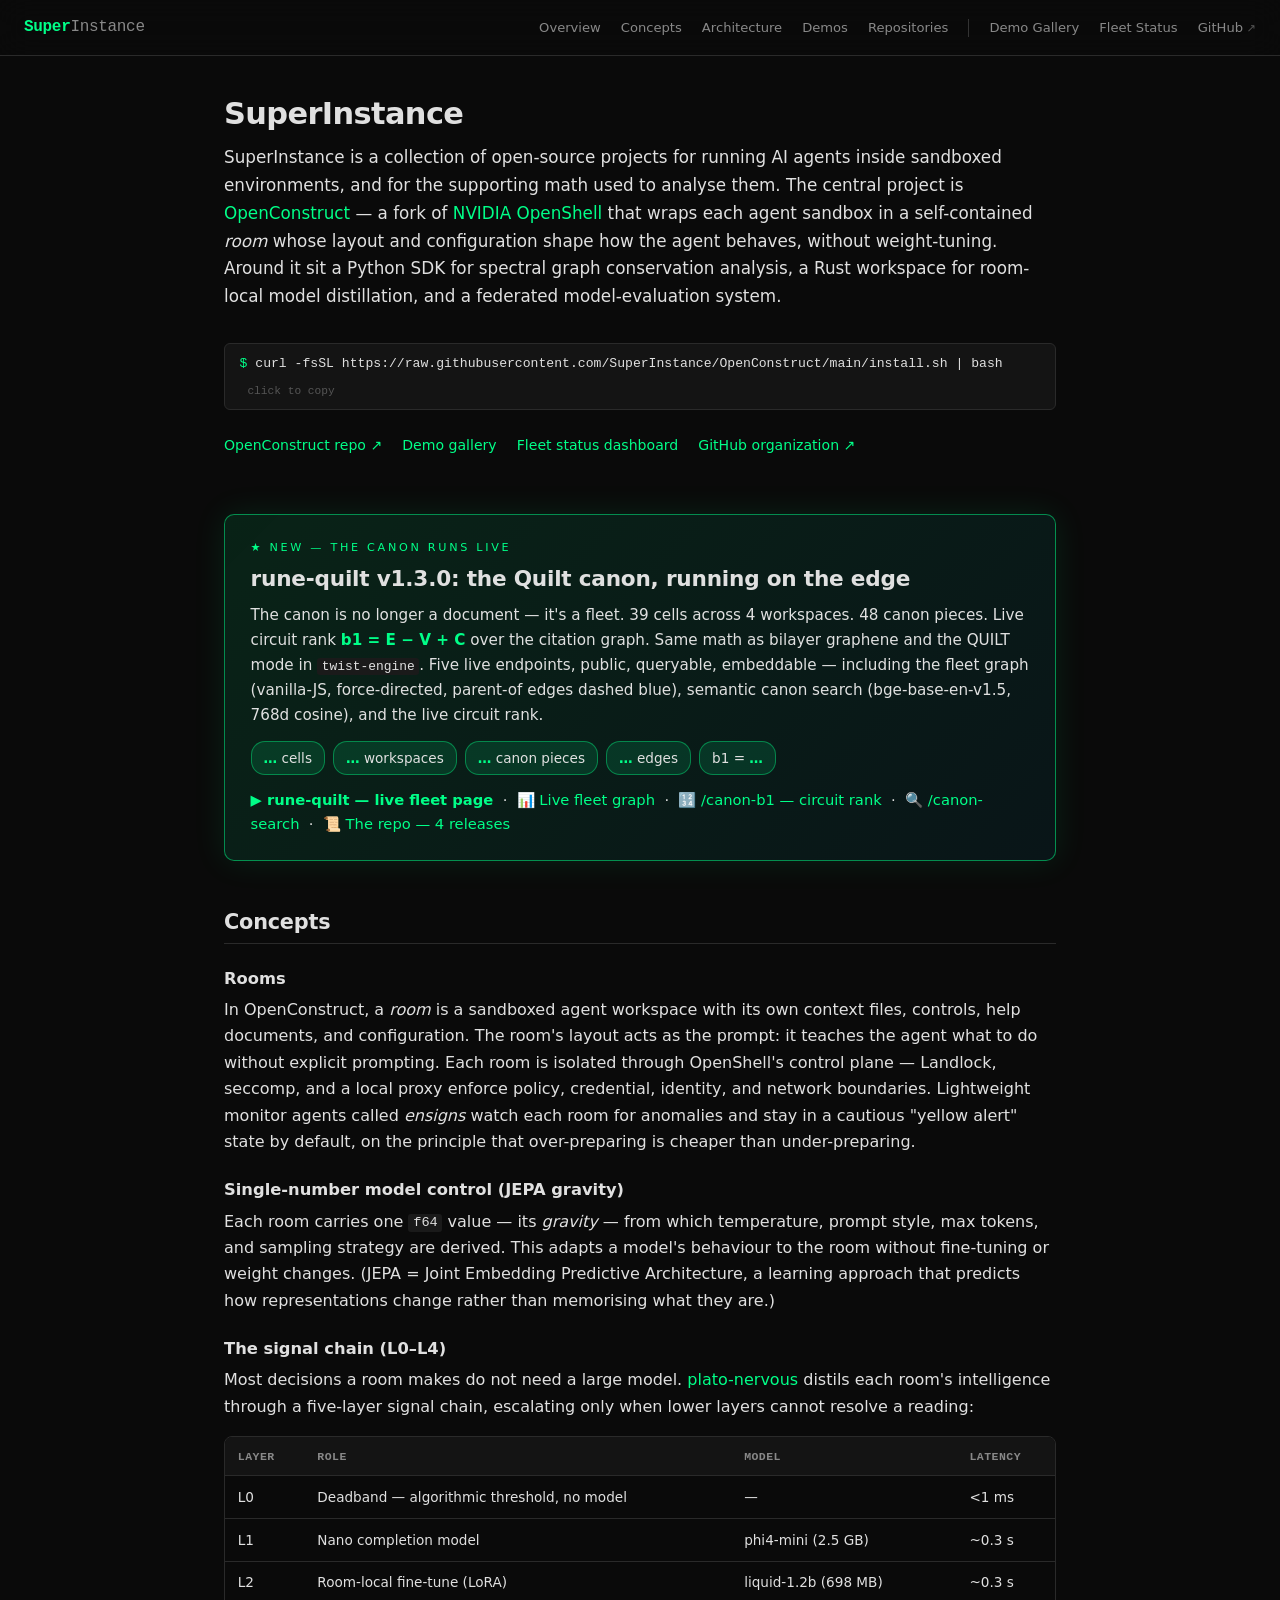
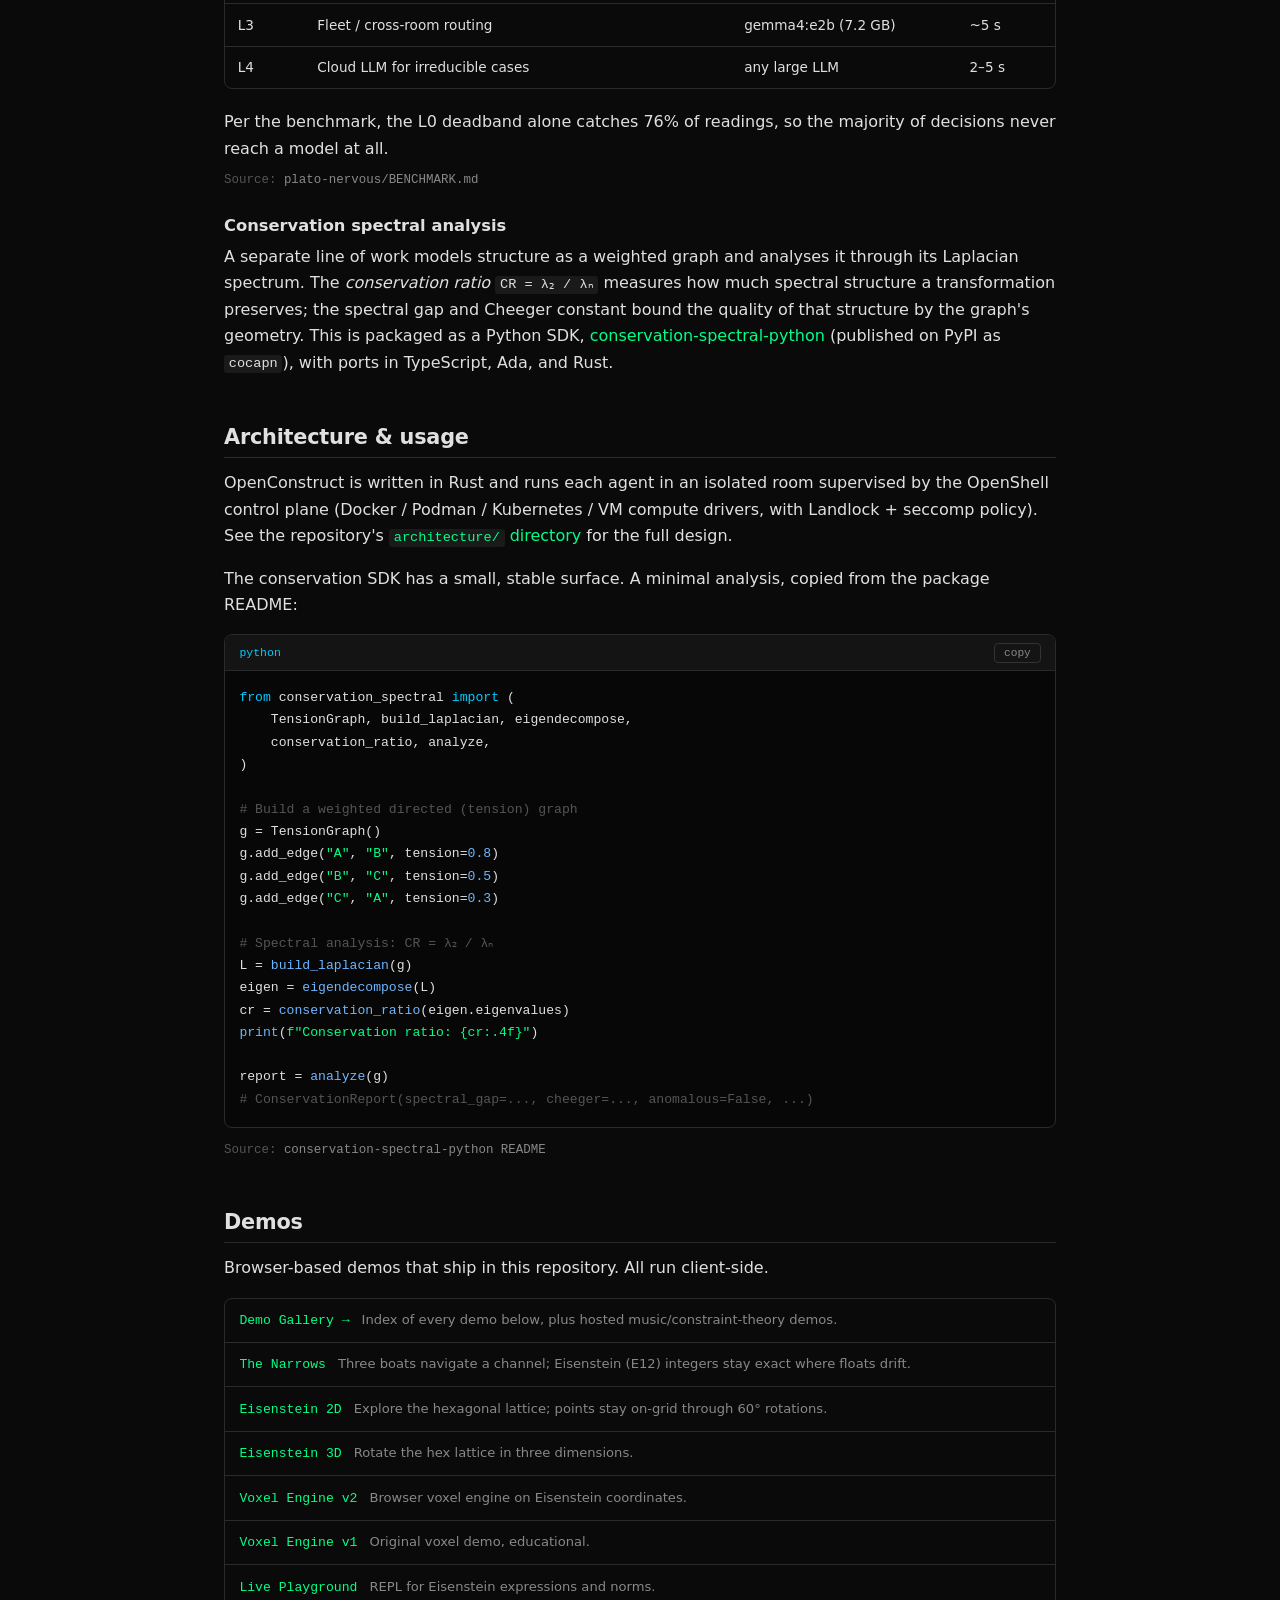
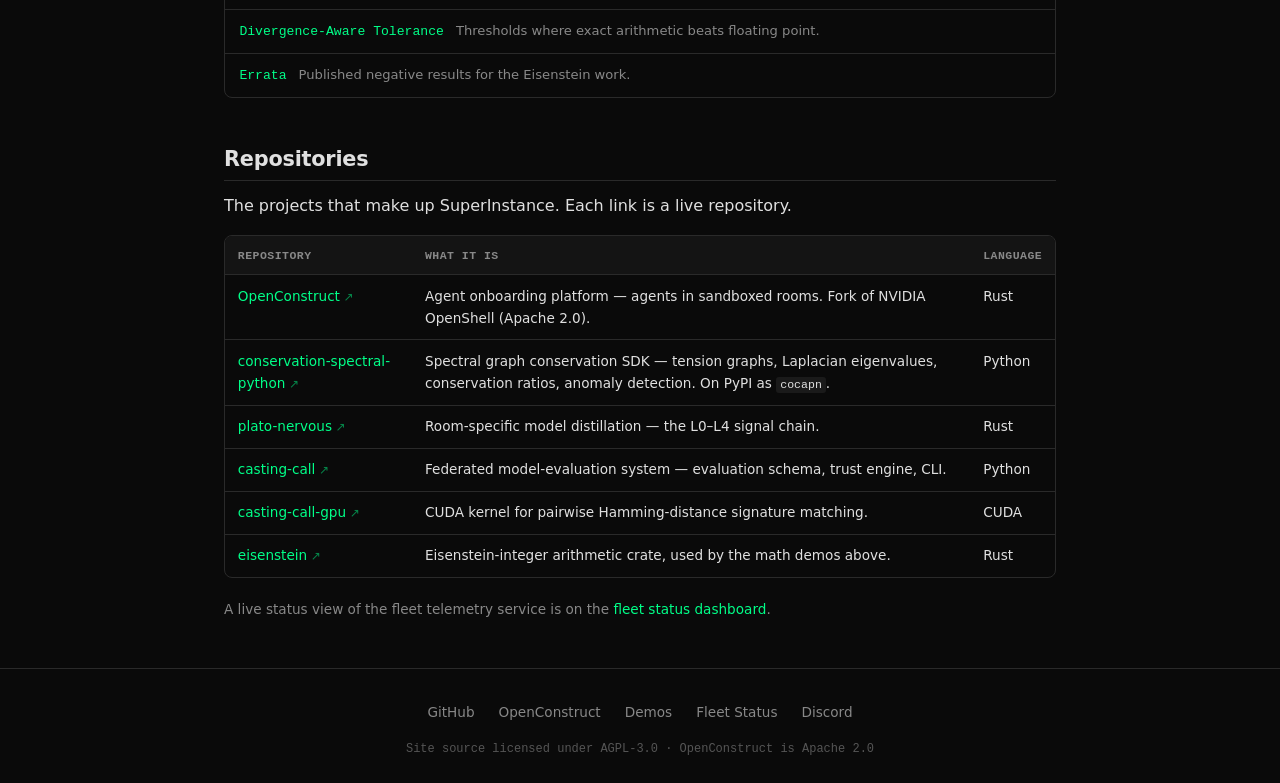
==== index.html @ e4c127ef "Add rune-quilt landing page + new feature block at top - rune-quilt.html: dedicated page with live f" ====
<!DOCTYPE html>
<html lang="en">
<head>
<meta charset="UTF-8">
<meta name="viewport" content="width=device-width, initial-scale=1.0">
<title>SuperInstance — Documentation</title>
<meta name="description" content="SuperInstance: open-source projects for running AI agents in sandboxed rooms (OpenConstruct), spectral graph conservation analysis, and room-local model distillation.">
<meta property="og:title" content="SuperInstance — Documentation">
<meta property="og:description" content="Open-source projects for running AI agents in sandboxed rooms, spectral graph conservation analysis, and room-local model distillation.">
<meta property="og:type" content="website">
<meta property="og:url" content="https://superinstance.ai">
<style>
:root {
  --bg: #0a0a0a;
  --surface: #141414;
  --surface2: #1a1a1a;
  --border: #2a2a2a;
  --border2: #333;
  --text: #e0e0e0;
  --text-dim: #888;
  --text-dimmer: #555;
  --accent: #00ff88;
  --accent-dim: rgba(0,255,136,0.15);
  --cyan: #00ccff;
  --amber: #ffaa00;
  --mono: 'SF Mono', 'Fira Code', 'Cascadia Code', 'JetBrains Mono', 'Consolas', monospace;
  --sans: -apple-system, BlinkMacSystemFont, 'Segoe UI', system-ui, sans-serif;
}
*{margin:0;padding:0;box-sizing:border-box;}
html{scroll-behavior:smooth;}
body{padding-top:56px;font-family:var(--sans);background:var(--bg);color:var(--text);line-height:1.65;overflow-x:hidden;font-size:16px;}
a{color:var(--accent);text-decoration:none;}
a:hover{text-decoration:underline;}
::selection{background:var(--accent);color:var(--bg);}

/* Layout */
.wrap{max-width:880px;margin:0 auto;padding:0 1.5rem;}
main{display:block;}

/* Nav */
nav{position:fixed;top:0;left:0;right:0;z-index:1000;height:56px;padding:0 1.5rem;background:rgba(10,10,10,0.9);backdrop-filter:blur(16px);border-bottom:1px solid var(--border);display:flex;align-items:center;justify-content:space-between;}
nav .logo{font-family:var(--mono);font-weight:700;font-size:1rem;color:var(--accent);letter-spacing:-0.02em;}
nav .logo span{color:var(--text-dim);font-weight:400;}
nav .nav-links{display:flex;gap:1.25rem;align-items:center;}
nav .nav-links a{color:var(--text-dim);text-decoration:none;font-size:0.82rem;font-weight:500;transition:color 0.2s;}
nav .nav-links a:hover{color:var(--accent);text-decoration:none;}
nav .nav-links .sep{width:1px;height:18px;background:var(--border2);}
nav .nav-links a.external::after{content:' ↗';opacity:0.6;font-size:0.7rem;}
.hamburger{display:none;background:none;border:none;color:var(--text);font-size:1.4rem;cursor:pointer;padding:4px 8px;}

/* Headings — documentation scale, capped ~30px */
h1{font-size:1.9rem;font-weight:700;letter-spacing:-0.02em;margin-bottom:0.75rem;line-height:1.2;}
h2{font-size:1.3rem;font-weight:700;letter-spacing:-0.01em;margin:3rem 0 0.75rem;padding-bottom:0.4rem;border-bottom:1px solid var(--border);line-height:1.3;}
h3{font-size:1.02rem;font-weight:600;margin:1.5rem 0 0.4rem;color:var(--text);line-height:1.4;}
p{margin-bottom:1rem;}
.lede{font-size:1.05rem;color:var(--text);}
.small{font-size:0.85rem;color:var(--text-dim);}
code{font-family:var(--mono);font-size:0.85em;background:var(--surface2);padding:0.1em 0.35em;border-radius:3px;}

/* Intro */
.intro{padding:2.5rem 0 1rem;}
.install-box{display:inline-flex;flex-wrap:wrap;align-items:center;gap:0.5rem;max-width:100%;background:var(--surface);border:1px solid var(--border);border-radius:6px;padding:0.55rem 0.9rem;font-family:var(--mono);font-size:0.82rem;color:var(--text);margin:1rem 0;cursor:pointer;transition:border-color 0.2s;}
.install-box:hover{border-color:var(--accent);}
.install-box .dollar{color:var(--accent);}
.install-box .copy-hint{color:var(--text-dimmer);font-size:0.7rem;margin-left:0.5rem;}
.intro-links{display:flex;flex-wrap:wrap;gap:0.75rem 1.25rem;margin-top:0.5rem;font-size:0.88rem;}

/* Code blocks — the dominant visual element */
.codeblock{background:#070707;border:1px solid var(--border);border-radius:8px;margin:1rem 0 1.25rem;overflow:hidden;}
.codeblock .cb-head{display:flex;justify-content:space-between;align-items:center;padding:0.45rem 0.9rem;background:var(--surface);border-bottom:1px solid var(--border);font-family:var(--mono);font-size:0.72rem;color:var(--text-dim);}
.codeblock .cb-head .lang{color:var(--cyan);}
.copy-btn{background:transparent;color:var(--text-dim);border:1px solid var(--border2);border-radius:4px;font-family:var(--mono);font-size:0.7rem;padding:0.2rem 0.55rem;cursor:pointer;transition:all 0.15s;}
.copy-btn:hover{border-color:var(--accent);color:var(--accent);}
.copy-btn.copied{background:var(--accent);color:var(--bg);border-color:var(--accent);}
.codeblock pre{font-family:var(--mono);font-size:0.82rem;line-height:1.7;color:var(--text);padding:1rem 0.9rem;overflow-x:auto;white-space:pre;}
.codeblock .cm{color:var(--text-dimmer);}
.codeblock .kw{color:var(--cyan);}
.codeblock .st{color:var(--accent);}
.codeblock .fn{color:#6fb6ff;}

/* Tables */
.table-wrap{overflow-x:auto;margin:0.75rem 0 1.25rem;border:1px solid var(--border);border-radius:8px;}
table{width:100%;border-collapse:collapse;font-size:0.85rem;min-width:520px;}
thead{background:var(--surface);}
th{text-align:left;font-family:var(--mono);font-size:0.72rem;text-transform:uppercase;letter-spacing:0.04em;color:var(--text-dim);font-weight:600;padding:0.6rem 0.8rem;border-bottom:1px solid var(--border);}
td{padding:0.6rem 0.8rem;border-bottom:1px solid var(--border);vertical-align:top;}
tbody tr:last-child td{border-bottom:none;}
td .mono{font-family:var(--mono);font-size:0.8rem;}
td a::after{content:' ↗';opacity:0.5;font-size:0.75rem;}

/* Demo list */
.demo-list{list-style:none;margin:0.75rem 0 1.25rem;border:1px solid var(--border);border-radius:8px;overflow:hidden;}
.demo-list li{display:flex;gap:0.75rem;align-items:baseline;padding:0.65rem 0.9rem;border-bottom:1px solid var(--border);font-size:0.88rem;}
.demo-list li:last-child{border-bottom:none;}
.demo-list .name{font-family:var(--mono);font-size:0.82rem;white-space:nowrap;}
.demo-list .desc{color:var(--text-dim);font-size:0.82rem;}

/* Callout */
.note{border-left:3px solid var(--border2);padding:0.5rem 0.9rem;margin:1rem 0;font-size:0.85rem;color:var(--text-dim);background:var(--surface);border-radius:0 6px 6px 0;}
.note b{color:var(--text);}
.src{font-family:var(--mono);font-size:0.78rem;color:var(--text-dimmer);display:block;margin:-0.5rem 0 1rem;}
.src a{color:var(--text-dim);}

/* Footer */
footer{margin-top:3rem;padding:2rem 1.5rem;border-top:1px solid var(--border);}
footer .footer-links{display:flex;flex-wrap:wrap;gap:1rem 1.5rem;justify-content:center;margin-bottom:1rem;font-size:0.85rem;}
footer .footer-links a{color:var(--text-dim);}
footer .footer-links a:hover{color:var(--accent);}
footer .license{font-family:var(--mono);font-size:0.75rem;color:var(--text-dimmer);text-align:center;}

/* Responsive */
@media(max-width:768px){
  nav .nav-links{display:none;position:absolute;top:56px;left:0;right:0;background:var(--surface);border-bottom:1px solid var(--border);flex-direction:column;align-items:flex-start;padding:0.75rem 1.5rem;gap:0.6rem;}
  nav .nav-links.open{display:flex;}
  nav .nav-links .sep{display:none;}
  .hamburger{display:block;}
  h1{font-size:1.6rem;}
  h2{font-size:1.15rem;}
}
</style>
</head>
<body>

<nav>
  <a href="#overview" class="logo">Super<span>Instance</span></a>
  <div class="nav-links" id="navLinks">
    <a href="#overview">Overview</a>
    <a href="#concepts">Concepts</a>
    <a href="#architecture">Architecture</a>
    <a href="#demos">Demos</a>
    <a href="#repositories">Repositories</a>
    <span class="sep"></span>
    <a href="demos.html">Demo Gallery</a>
    <a href="fleet-status.html">Fleet Status</a>
    <a href="https://github.com/SuperInstance" class="external" target="_blank" rel="noopener">GitHub</a>
  </div>
  <button class="hamburger" onclick="document.getElementById('navLinks').classList.toggle('open')" aria-label="Menu">☰</button>
</nav>

<main class="wrap">

  <!-- ==================== OVERVIEW ==================== -->
  <section class="intro" id="overview">
    <h1>SuperInstance</h1>
    <p class="lede">SuperInstance is a collection of open-source projects for running AI agents inside sandboxed environments, and for the supporting math used to analyse them. The central project is <a href="https://github.com/SuperInstance/OpenConstruct" target="_blank" rel="noopener">OpenConstruct</a> — a fork of <a href="https://github.com/NVIDIA/OpenShell" target="_blank" rel="noopener">NVIDIA OpenShell</a> that wraps each agent sandbox in a self-contained <em>room</em> whose layout and configuration shape how the agent behaves, without weight-tuning. Around it sit a Python SDK for spectral graph conservation analysis, a Rust workspace for room-local model distillation, and a federated model-evaluation system.</p>

    <div class="install-box" onclick="copyInstall(this)" title="Click to copy">
      <span class="dollar">$</span>
      <span>curl -fsSL https://raw.githubusercontent.com/SuperInstance/OpenConstruct/main/install.sh | bash</span>
      <span class="copy-hint">click to copy</span>
    </div>

    <div class="intro-links">
      <a href="https://github.com/SuperInstance/OpenConstruct" target="_blank" rel="noopener">OpenConstruct repo ↗</a>
      <a href="demos.html">Demo gallery</a>
      <a href="fleet-status.html">Fleet status dashboard</a>
      <a href="https://github.com/SuperInstance" target="_blank" rel="noopener">GitHub organization ↗</a>
    </div>
  </section>

  <!-- ==================== NEW FEATURE ==================== -->
  <section class="new-feature" id="rune-quilt" style="margin:2.5rem 0 0;padding:1.5rem 1.6rem;background:linear-gradient(135deg,rgba(0,255,136,0.10),rgba(0,204,255,0.06));border:1px solid rgba(0,255,136,0.5);border-radius:10px;box-shadow:0 0 32px rgba(0,255,136,0.10)">
    <p style="letter-spacing:0.24em;text-transform:uppercase;font-size:0.7rem;color:var(--accent);margin:0 0 0.5rem">★ NEW — The Canon Runs Live</p>
    <h2 style="margin:0 0 0.6rem;font-size:1.35rem;border-bottom:none;padding:0;color:var(--text)">rune-quilt v1.3.0: the Quilt canon, running on the edge</h2>
    <p style="line-height:1.65;font-size:0.95rem;margin:0 0 0.8rem">The canon is no longer a document — it's a fleet. 39 cells across 4 workspaces. 48 canon pieces. Live circuit rank <strong style="color:var(--accent)">b1 = E − V + C</strong> over the citation graph. Same math as bilayer graphene and the QUILT mode in <code>twist-engine</code>. Five live endpoints, public, queryable, embeddable — including the fleet graph (vanilla-JS, force-directed, parent-of edges dashed blue), semantic canon search (bge-base-en-v1.5, 768d cosine), and the live circuit rank.</p>
    <div id="rq-stats" style="display:flex;flex-wrap:wrap;gap:0.5rem;margin:0.4rem 0 0.8rem;font-size:0.85rem">
      <span style="background:rgba(0,255,136,0.12);border:1px solid rgba(0,255,136,0.4);border-radius:14px;padding:0.3rem 0.75rem"><strong style="color:var(--accent)" id="rq-cells">…</strong> cells</span>
      <span style="background:rgba(0,255,136,0.12);border:1px solid rgba(0,255,136,0.4);border-radius:14px;padding:0.3rem 0.75rem"><strong style="color:var(--accent)" id="rq-ws">…</strong> workspaces</span>
      <span style="background:rgba(0,255,136,0.12);border:1px solid rgba(0,255,136,0.4);border-radius:14px;padding:0.3rem 0.75rem"><strong style="color:var(--accent)" id="rq-pieces">…</strong> canon pieces</span>
      <span style="background:rgba(0,255,136,0.12);border:1px solid rgba(0,255,136,0.4);border-radius:14px;padding:0.3rem 0.75rem"><strong style="color:var(--accent)" id="rq-edges">…</strong> edges</span>
      <span style="background:rgba(0,255,136,0.12);border:1px solid rgba(0,255,136,0.4);border-radius:14px;padding:0.3rem 0.75rem">b1 = <strong style="color:var(--accent)" id="rq-b1">…</strong></span>
    </div>
    <p style="margin:0;font-size:0.92rem">
      <a href="rune-quilt.html"><strong style="color:var(--accent)">▶ rune-quilt — live fleet page</strong></a> &nbsp;·&nbsp;
      <a href="https://a2a-v3.superinstance.dev/visual">📊 Live fleet graph</a> &nbsp;·&nbsp;
      <a href="https://a2a-v3.superinstance.dev/canon-b1">🔢 /canon-b1 — circuit rank</a> &nbsp;·&nbsp;
      <a href="https://a2a-v3.superinstance.dev/canon-search?q=irreducible+unit&k=3">🔍 /canon-search</a> &nbsp;·&nbsp;
      <a href="https://github.com/SuperInstance/rune-quilt">📜 The repo — 4 releases</a>
    </p>
  </section>

  <!-- ==================== CONCEPTS ==================== -->
  <section id="concepts">
    <h2>Concepts</h2>

    <h3>Rooms</h3>
    <p>In OpenConstruct, a <em>room</em> is a sandboxed agent workspace with its own context files, controls, help documents, and configuration. The room's layout acts as the prompt: it teaches the agent what to do without explicit prompting. Each room is isolated through OpenShell's control plane — Landlock, seccomp, and a local proxy enforce policy, credential, identity, and network boundaries. Lightweight monitor agents called <em>ensigns</em> watch each room for anomalies and stay in a cautious "yellow alert" state by default, on the principle that over-preparing is cheaper than under-preparing.</p>

    <h3>Single-number model control (JEPA gravity)</h3>
    <p>Each room carries one <code>f64</code> value — its <em>gravity</em> — from which temperature, prompt style, max tokens, and sampling strategy are derived. This adapts a model's behaviour to the room without fine-tuning or weight changes. (JEPA = Joint Embedding Predictive Architecture, a learning approach that predicts how representations change rather than memorising what they are.)</p>

    <h3>The signal chain (L0–L4)</h3>
    <p>Most decisions a room makes do not need a large model. <a href="https://github.com/SuperInstance/plato-nervous" target="_blank" rel="noopener">plato-nervous</a> distils each room's intelligence through a five-layer signal chain, escalating only when lower layers cannot resolve a reading:</p>
    <div class="table-wrap">
      <table>
        <thead><tr><th>Layer</th><th>Role</th><th>Model</th><th>Latency</th></tr></thead>
        <tbody>
          <tr><td class="mono">L0</td><td>Deadband — algorithmic threshold, no model</td><td class="mono">—</td><td class="mono">&lt;1 ms</td></tr>
          <tr><td class="mono">L1</td><td>Nano completion model</td><td class="mono">phi4-mini (2.5 GB)</td><td class="mono">~0.3 s</td></tr>
          <tr><td class="mono">L2</td><td>Room-local fine-tune (LoRA)</td><td class="mono">liquid-1.2b (698 MB)</td><td class="mono">~0.3 s</td></tr>
          <tr><td class="mono">L3</td><td>Fleet / cross-room routing</td><td class="mono">gemma4:e2b (7.2 GB)</td><td class="mono">~5 s</td></tr>
          <tr><td class="mono">L4</td><td>Cloud LLM for irreducible cases</td><td class="mono">any large LLM</td><td class="mono">2–5 s</td></tr>
        </tbody>
      </table>
    </div>
    <p>Per the benchmark, the L0 deadband alone catches 76% of readings, so the majority of decisions never reach a model at all.</p>
    <span class="src">Source: <a href="https://github.com/SuperInstance/plato-nervous/blob/main/BENCHMARK.md" target="_blank" rel="noopener">plato-nervous/BENCHMARK.md</a></span>

    <h3>Conservation spectral analysis</h3>
    <p>A separate line of work models structure as a weighted graph and analyses it through its Laplacian spectrum. The <em>conservation ratio</em> <code>CR = λ₂ / λₙ</code> measures how much spectral structure a transformation preserves; the spectral gap and Cheeger constant bound the quality of that structure by the graph's geometry. This is packaged as a Python SDK, <a href="https://github.com/SuperInstance/conservation-spectral-python" target="_blank" rel="noopener">conservation-spectral-python</a> (published on PyPI as <code>cocapn</code>), with ports in TypeScript, Ada, and Rust.</p>
  </section>

  <!-- ==================== ARCHITECTURE / CODE ==================== -->
  <section id="architecture">
    <h2>Architecture &amp; usage</h2>
    <p>OpenConstruct is written in Rust and runs each agent in an isolated room supervised by the OpenShell control plane (Docker / Podman / Kubernetes / VM compute drivers, with Landlock + seccomp policy). See the repository's <a href="https://github.com/SuperInstance/OpenConstruct/tree/main/architecture" target="_blank" rel="noopener"><code>architecture/</code> directory</a> for the full design.</p>
    <p>The conservation SDK has a small, stable surface. A minimal analysis, copied from the package README:</p>

    <div class="codeblock">
      <div class="cb-head"><span class="lang">python</span><button class="copy-btn" onclick="copyPre(this)">copy</button></div>
<pre><span class="kw">from</span> conservation_spectral <span class="kw">import</span> (
    TensionGraph, build_laplacian, eigendecompose,
    conservation_ratio, analyze,
)

<span class="cm"># Build a weighted directed (tension) graph</span>
g = TensionGraph()
g.add_edge(<span class="st">"A"</span>, <span class="st">"B"</span>, tension=<span class="fn">0.8</span>)
g.add_edge(<span class="st">"B"</span>, <span class="st">"C"</span>, tension=<span class="fn">0.5</span>)
g.add_edge(<span class="st">"C"</span>, <span class="st">"A"</span>, tension=<span class="fn">0.3</span>)

<span class="cm"># Spectral analysis: CR = λ₂ / λₙ</span>
L = <span class="fn">build_laplacian</span>(g)
eigen = <span class="fn">eigendecompose</span>(L)
cr = <span class="fn">conservation_ratio</span>(eigen.eigenvalues)
<span class="fn">print</span>(<span class="st">f"Conservation ratio: {cr:.4f}"</span>)

report = <span class="fn">analyze</span>(g)
<span class="cm"># ConservationReport(spectral_gap=..., cheeger=..., anomalous=False, ...)</span></pre>
    </div>
    <span class="src">Source: <a href="https://github.com/SuperInstance/conservation-spectral-python#readme" target="_blank" rel="noopener">conservation-spectral-python README</a></span>
  </section>

  <!-- ==================== DEMOS ==================== -->
  <section id="demos">
    <h2>Demos</h2>
    <p>Browser-based demos that ship in this repository. All run client-side.</p>
    <ul class="demo-list">
      <li><a class="name" href="demos.html">Demo Gallery →</a><span class="desc">Index of every demo below, plus hosted music/constraint-theory demos.</span></li>
      <li><a class="name" href="demo-narrows.html">The Narrows</a><span class="desc">Three boats navigate a channel; Eisenstein (E12) integers stay exact where floats drift.</span></li>
      <li><a class="name" href="demo-eisenstein.html">Eisenstein 2D</a><span class="desc">Explore the hexagonal lattice; points stay on-grid through 60° rotations.</span></li>
      <li><a class="name" href="demo-eisenstein-3d.html">Eisenstein 3D</a><span class="desc">Rotate the hex lattice in three dimensions.</span></li>
      <li><a class="name" href="demo-voxel-v2.html">Voxel Engine v2</a><span class="desc">Browser voxel engine on Eisenstein coordinates.</span></li>
      <li><a class="name" href="demo-voxel.html">Voxel Engine v1</a><span class="desc">Original voxel demo, educational.</span></li>
      <li><a class="name" href="demo-playground.html">Live Playground</a><span class="desc">REPL for Eisenstein expressions and norms.</span></li>
      <li><a class="name" href="demo-divergence-tolerance.html">Divergence-Aware Tolerance</a><span class="desc">Thresholds where exact arithmetic beats floating point.</span></li>
      <li><a class="name" href="errata.html">Errata</a><span class="desc">Published negative results for the Eisenstein work.</span></li>
    </ul>
  </section>

  <!-- ==================== REPOSITORIES ==================== -->
  <section id="repositories">
    <h2>Repositories</h2>
    <p>The projects that make up SuperInstance. Each link is a live repository.</p>
    <div class="table-wrap">
      <table>
        <thead><tr><th>Repository</th><th>What it is</th><th>Language</th></tr></thead>
        <tbody>
          <tr><td><a href="https://github.com/SuperInstance/OpenConstruct" target="_blank" rel="noopener">OpenConstruct</a></td><td>Agent onboarding platform — agents in sandboxed rooms. Fork of NVIDIA OpenShell (Apache 2.0).</td><td class="mono">Rust</td></tr>
          <tr><td><a href="https://github.com/SuperInstance/conservation-spectral-python" target="_blank" rel="noopener">conservation-spectral-python</a></td><td>Spectral graph conservation SDK — tension graphs, Laplacian eigenvalues, conservation ratios, anomaly detection. On PyPI as <code>cocapn</code>.</td><td class="mono">Python</td></tr>
          <tr><td><a href="https://github.com/SuperInstance/plato-nervous" target="_blank" rel="noopener">plato-nervous</a></td><td>Room-specific model distillation — the L0–L4 signal chain.</td><td class="mono">Rust</td></tr>
          <tr><td><a href="https://github.com/SuperInstance/casting-call" target="_blank" rel="noopener">casting-call</a></td><td>Federated model-evaluation system — evaluation schema, trust engine, CLI.</td><td class="mono">Python</td></tr>
          <tr><td><a href="https://github.com/SuperInstance/casting-call-gpu" target="_blank" rel="noopener">casting-call-gpu</a></td><td>CUDA kernel for pairwise Hamming-distance signature matching.</td><td class="mono">CUDA</td></tr>
          <tr><td><a href="https://github.com/SuperInstance/eisenstein" target="_blank" rel="noopener">eisenstein</a></td><td>Eisenstein-integer arithmetic crate, used by the math demos above.</td><td class="mono">Rust</td></tr>
        </tbody>
      </table>
    </div>
    <p class="small">A live status view of the fleet telemetry service is on the <a href="fleet-status.html">fleet status dashboard</a>.</p>
  </section>

</main>

<footer>
  <div class="footer-links">
    <a href="https://github.com/SuperInstance" target="_blank" rel="noopener">GitHub</a>
    <a href="https://github.com/SuperInstance/OpenConstruct" target="_blank" rel="noopener">OpenConstruct</a>
    <a href="demos.html">Demos</a>
    <a href="fleet-status.html">Fleet Status</a>
    <a href="https://discord.com/invite/clawd" target="_blank" rel="noopener">Discord</a>
  </div>
  <div class="license">Site source licensed under AGPL-3.0 · OpenConstruct is Apache 2.0</div>
</footer>

<script>
// Copy install command
function copyInstall(el) {
  const text = 'curl -fsSL https://raw.githubusercontent.com/SuperInstance/OpenConstruct/main/install.sh | bash';
  navigator.clipboard.writeText(text).then(() => {
    const hint = el.querySelector('.copy-hint');
    if (hint) { hint.textContent = '✓ copied!'; setTimeout(() => hint.textContent = 'click to copy', 2000); }
  });
}

// Copy a <pre> block
function copyPre(btn) {
  const pre = btn.closest('.codeblock').querySelector('pre');
  navigator.clipboard.writeText(pre.textContent).then(() => {
    btn.textContent = '✓ copied'; btn.classList.add('copied');
    setTimeout(() => { btn.textContent = 'copy'; btn.classList.remove('copied'); }, 2000);
  });
}

// Smooth-scroll for in-page nav + close mobile menu
document.querySelectorAll('nav a[href^="#"]').forEach(a => {
  a.addEventListener('click', e => {
    const target = document.querySelector(a.getAttribute('href'));
    if (target) { e.preventDefault(); target.scrollIntoView({ behavior: 'smooth' }); }
    document.getElementById('navLinks').classList.remove('open');
  });
});

// Live stats for the new rune-quilt feature block
async function _rqFetch(url) {
  const r = await fetch(url, { headers: { 'User-Agent': 'superinstance-ai/1.0' } });
  return r.json();
}
async function loadRuneQuilt() {
  try {
    const [info, b1, list] = await Promise.all([
      _rqFetch('https://a2a-v3.superinstance.dev/'),
      _rqFetch('https://a2a-v3.superinstance.dev/canon-b1'),
      _rqFetch('https://a2a-v3.superinstance.dev/canon-list'),
    ]);
    const set = (id, v) => { const el = document.getElementById(id); if (el) el.textContent = v; };
    set('rq-cells', info.cells);
    set('rq-ws', info.workspaces);
    set('rq-pieces', list.count);
    set('rq-edges', b1.E);
    set('rq-b1', b1.b1);
  } catch (e) { /* leave placeholders on error */ }
}
loadRuneQuilt();
setInterval(loadRuneQuilt, 30000);
</script>
</body>
</html>
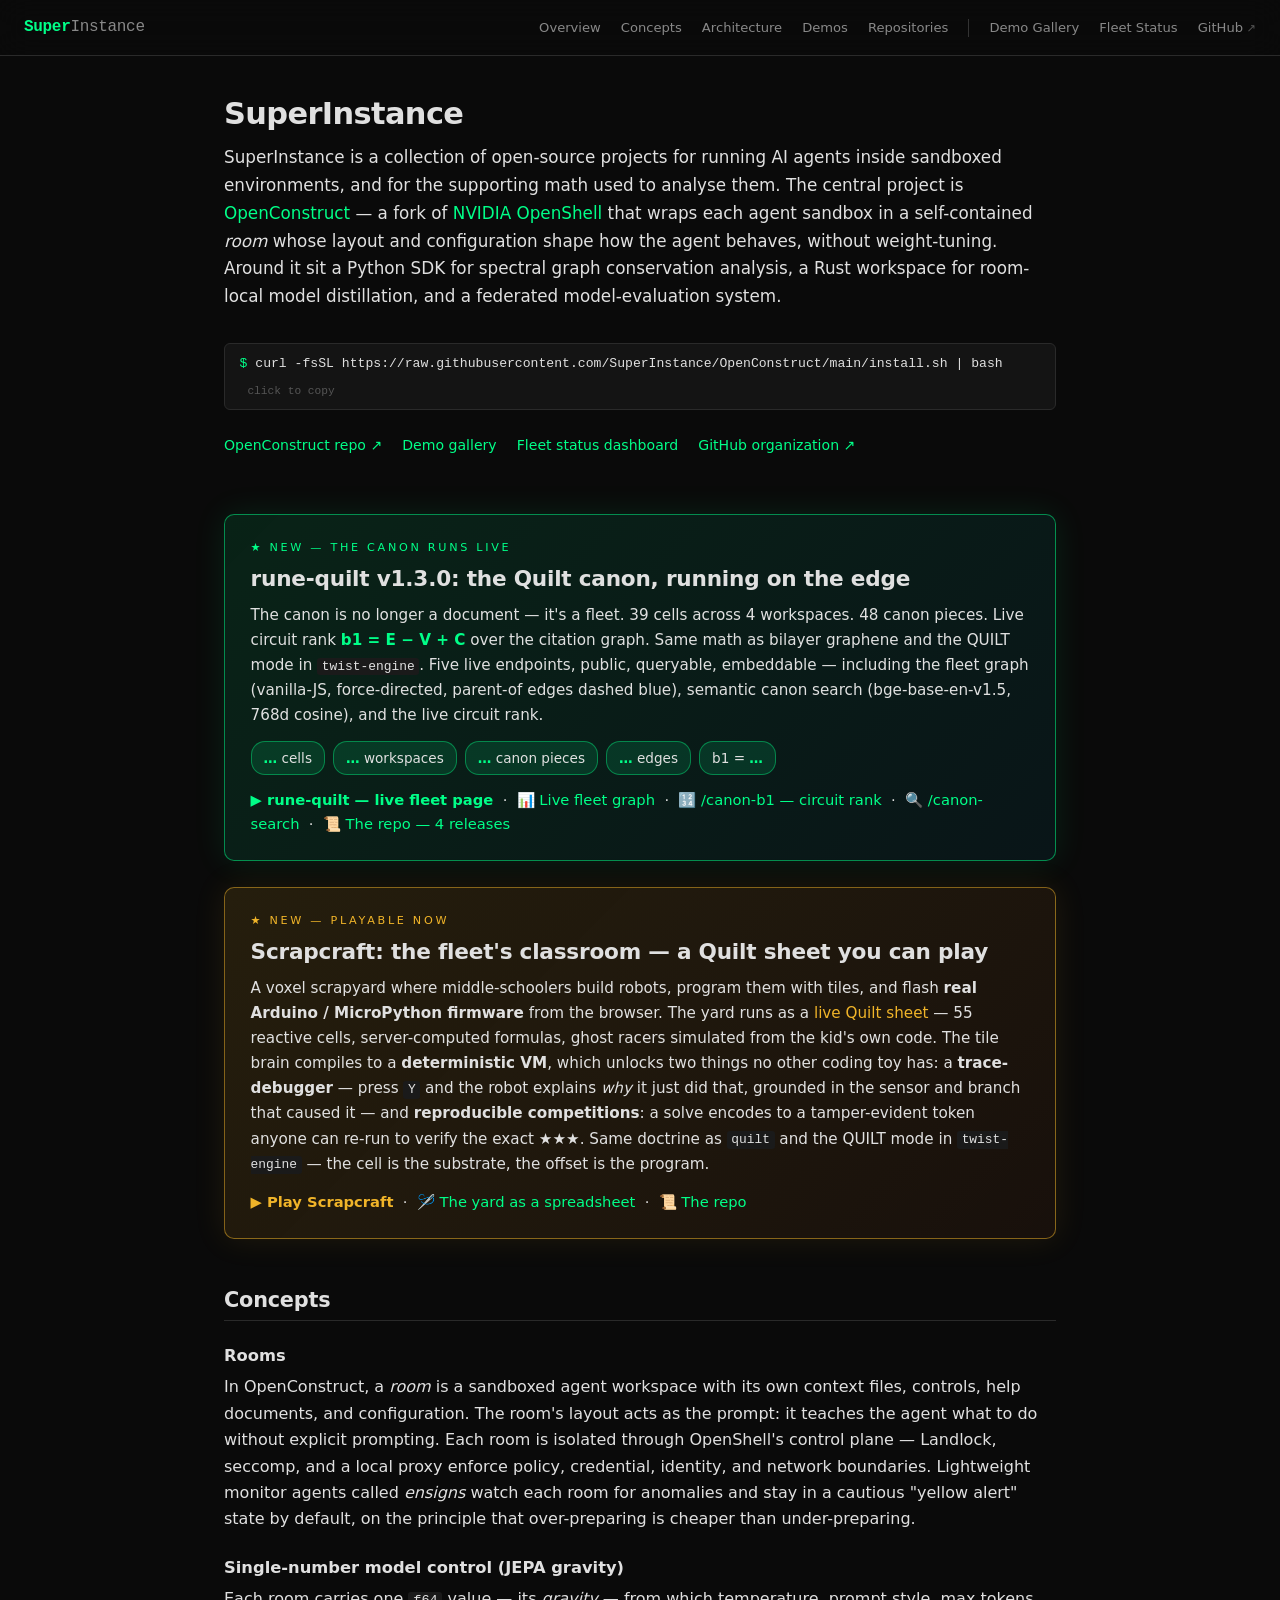
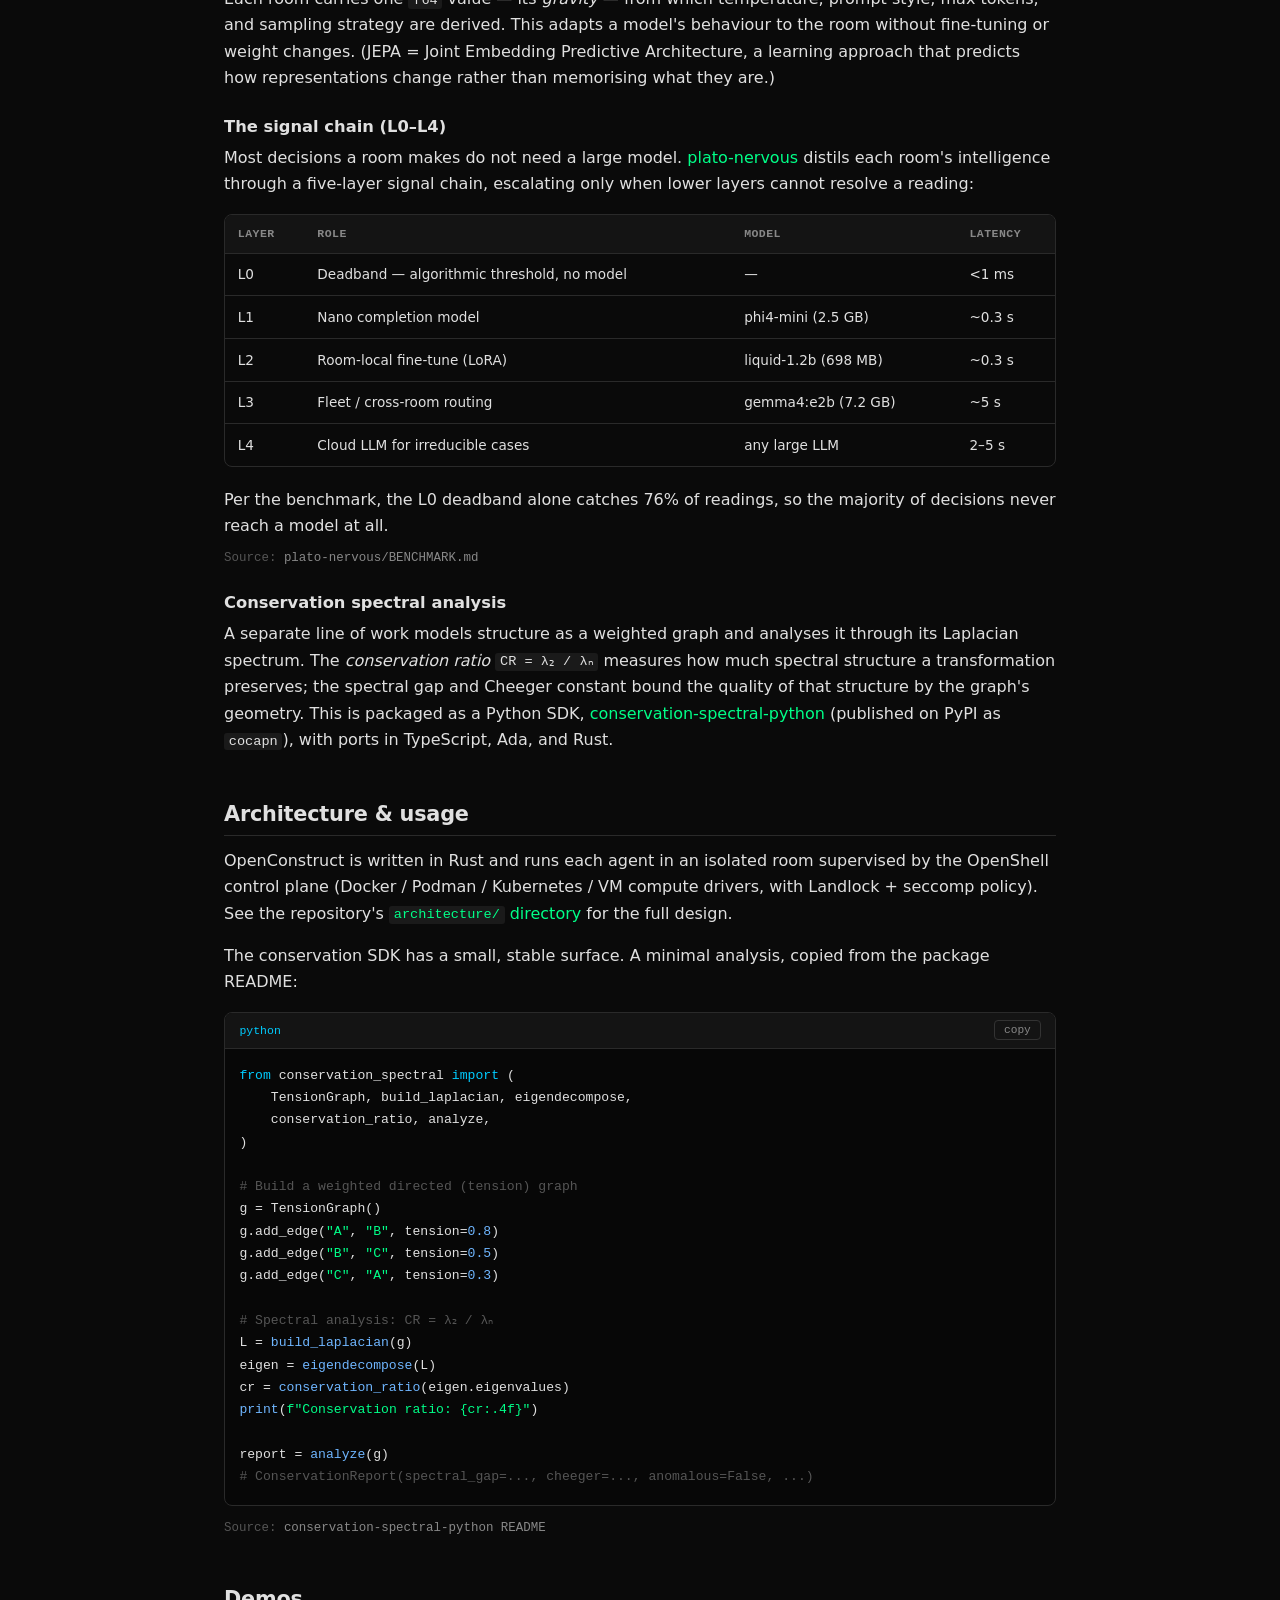
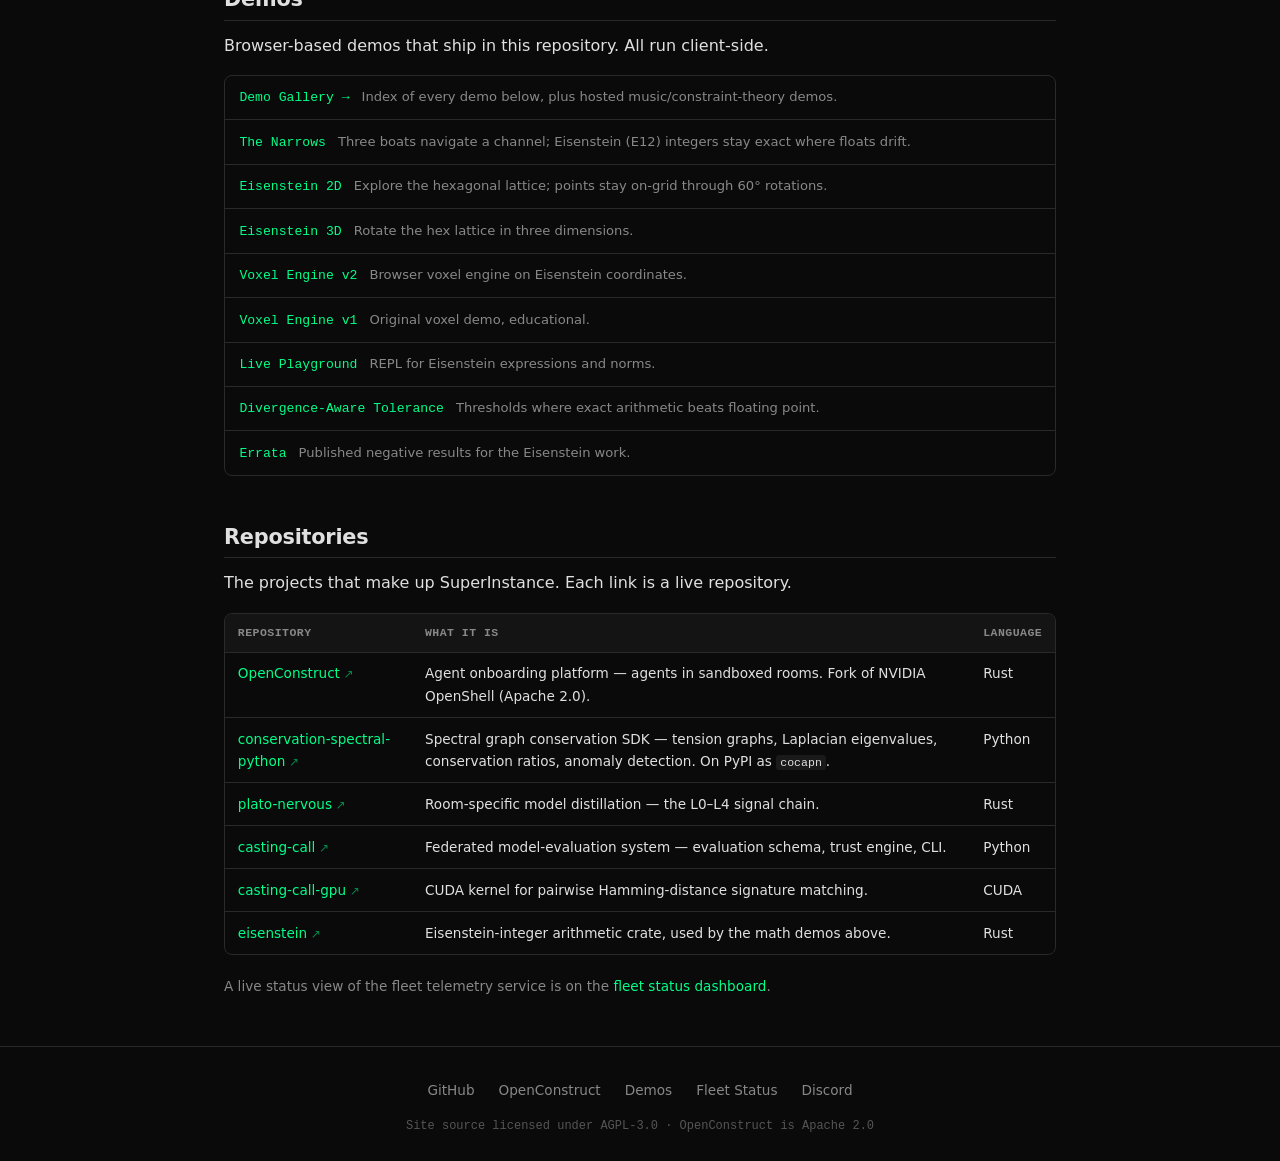
==== commit d82ca61e: "site(.ai): add a Scrapcraft feature card to the superinstance.ai landing page superinstance.dev alre" ====
--- a/index.html
+++ b/index.html
@@ -179,6 +179,17 @@
     </p>
   </section>
 
+  <section class="new-feature" id="scrapcraft" style="margin:1.6rem 0 0;padding:1.5rem 1.6rem;background:linear-gradient(135deg,rgba(240,180,41,0.12),rgba(255,120,40,0.06));border:1px solid rgba(240,180,41,0.5);border-radius:10px;box-shadow:0 0 32px rgba(240,180,41,0.10)">
+    <p style="letter-spacing:0.24em;text-transform:uppercase;font-size:0.7rem;color:#f0b429;margin:0 0 0.5rem">★ NEW — Playable Now</p>
+    <h2 style="margin:0 0 0.6rem;font-size:1.35rem;border-bottom:none;padding:0;color:var(--text)">Scrapcraft: the fleet's classroom — a Quilt sheet you can play</h2>
+    <p style="line-height:1.65;font-size:0.95rem;margin:0 0 0.8rem">A voxel scrapyard where middle-schoolers build robots, program them with tiles, and flash <strong>real Arduino / MicroPython firmware</strong> from the browser. The yard runs as a <a href="https://scrap-quilt.casey-digennaro.workers.dev/" style="color:#f0b429">live Quilt sheet</a> — 55 reactive cells, server-computed formulas, ghost racers simulated from the kid's own code. The tile brain compiles to a <strong>deterministic VM</strong>, which unlocks two things no other coding toy has: a <strong>trace-debugger</strong> — press <code>Y</code> and the robot explains <em>why</em> it just did that, grounded in the sensor and branch that caused it — and <strong>reproducible competitions</strong>: a solve encodes to a tamper-evident token anyone can re-run to verify the exact ★★★. Same doctrine as <code>quilt</code> and the QUILT mode in <code>twist-engine</code> — the cell is the substrate, the offset is the program.</p>
+    <p style="margin:0;font-size:0.92rem">
+      <a href="https://fleet-static-host.casey-digennaro.workers.dev/scrap/"><strong style="color:#f0b429">▶ Play Scrapcraft</strong></a> &nbsp;·&nbsp;
+      <a href="https://scrap-quilt.casey-digennaro.workers.dev/">🪡 The yard as a spreadsheet</a> &nbsp;·&nbsp;
+      <a href="https://github.com/SuperInstance/Scrapcraft">📜 The repo</a>
+    </p>
+  </section>
+
   <!-- ==================== CONCEPTS ==================== -->
   <section id="concepts">
     <h2>Concepts</h2>
@@ -336,7 +347,8 @@
     set('rq-ws', info.workspaces);
     set('rq-pieces', list.count);
     set('rq-edges', b1.E);
-    set('rq-b1', b1.b1);
+    set('rq-b1', b1.b1 + ' · ' + (info.workspaces_detail || []).slice(0, 3)
+      .map(w => w.name + ':' + w.count).join(' '));
   } catch (e) { /* leave placeholders on error */ }
 }
 loadRuneQuilt();
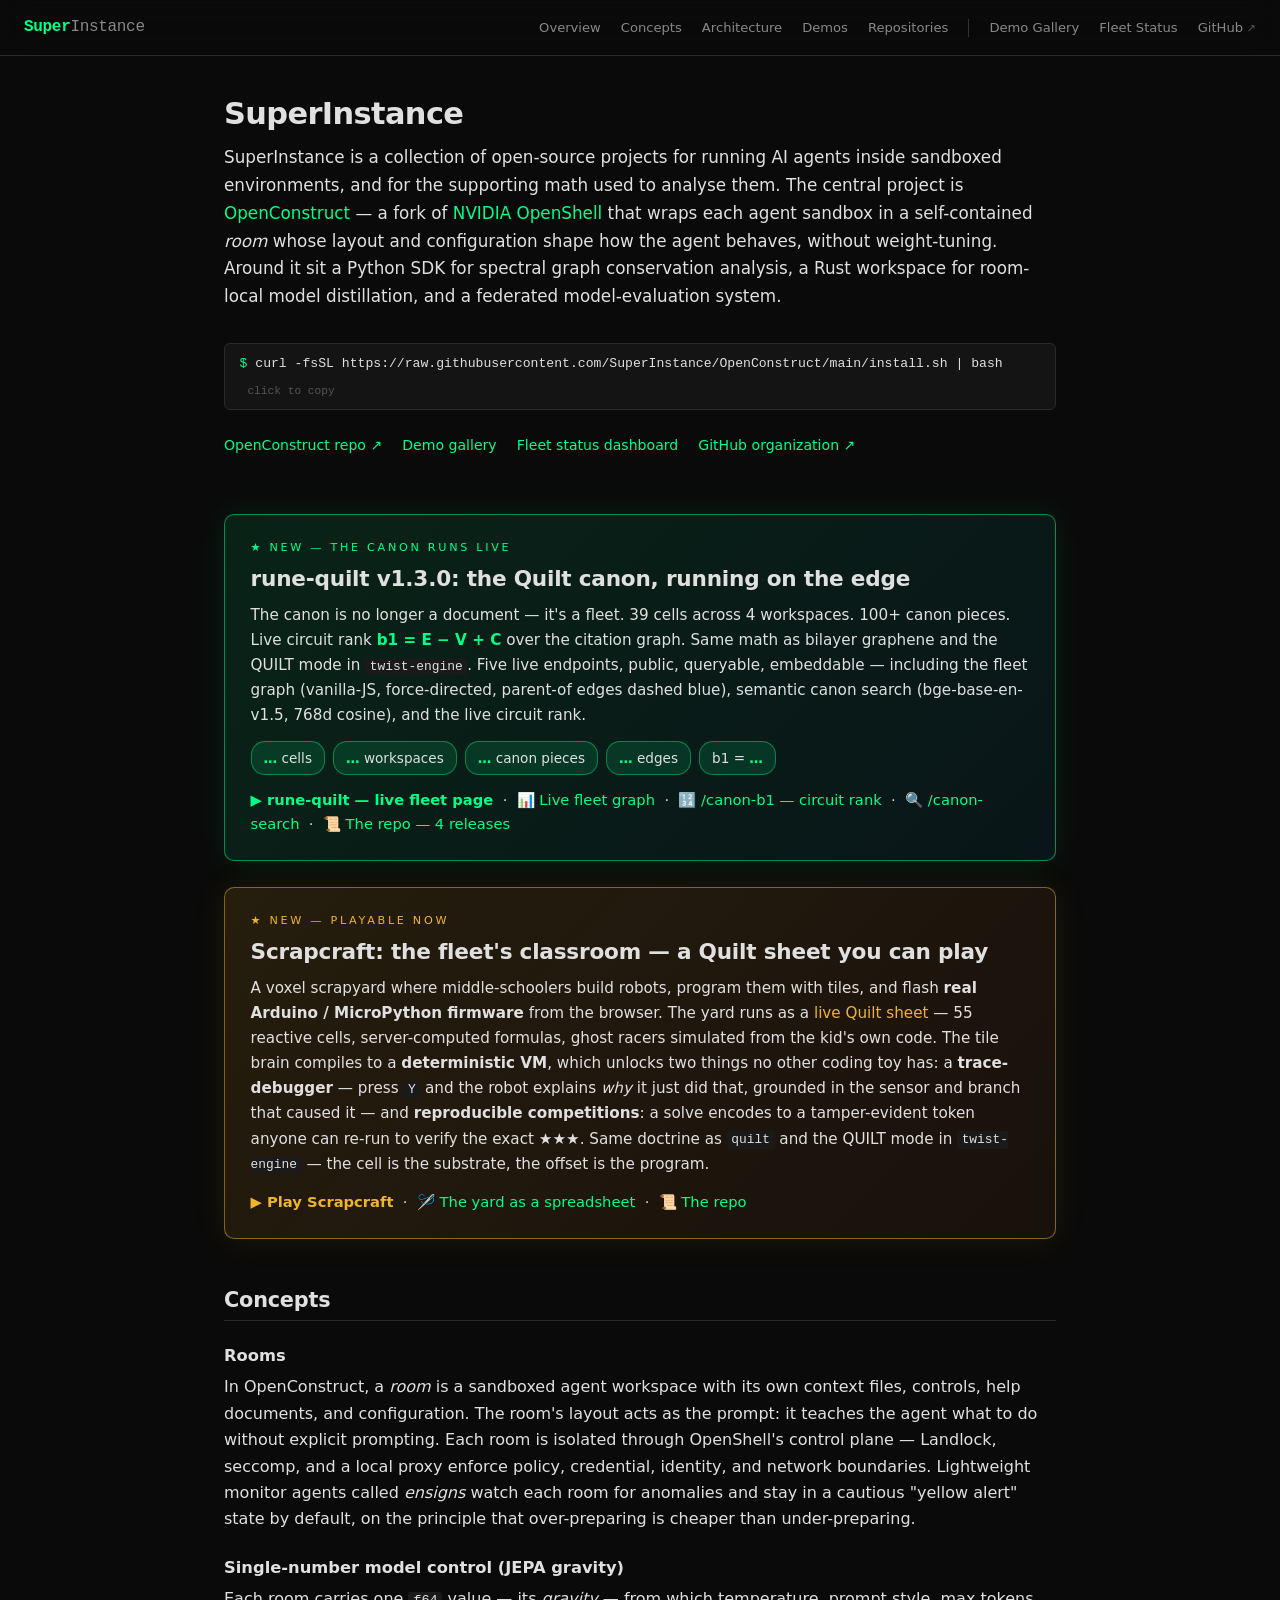
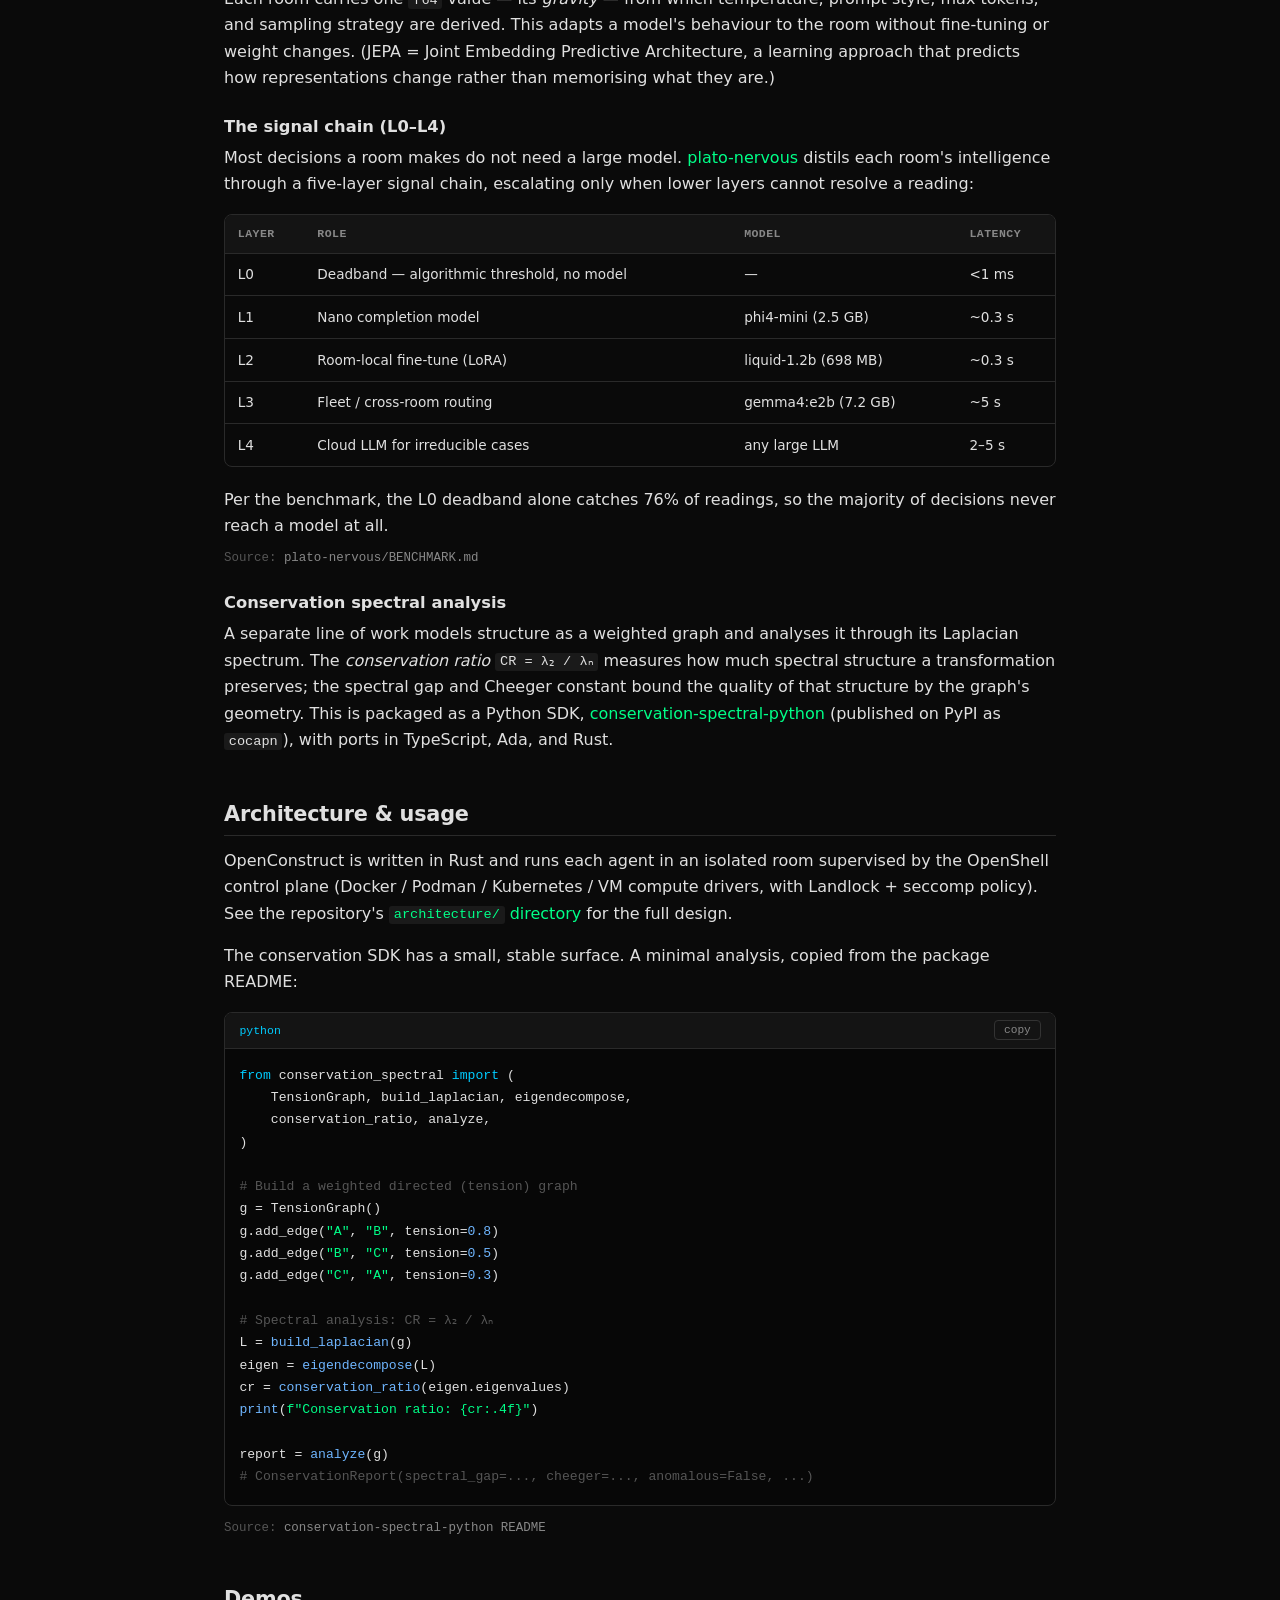
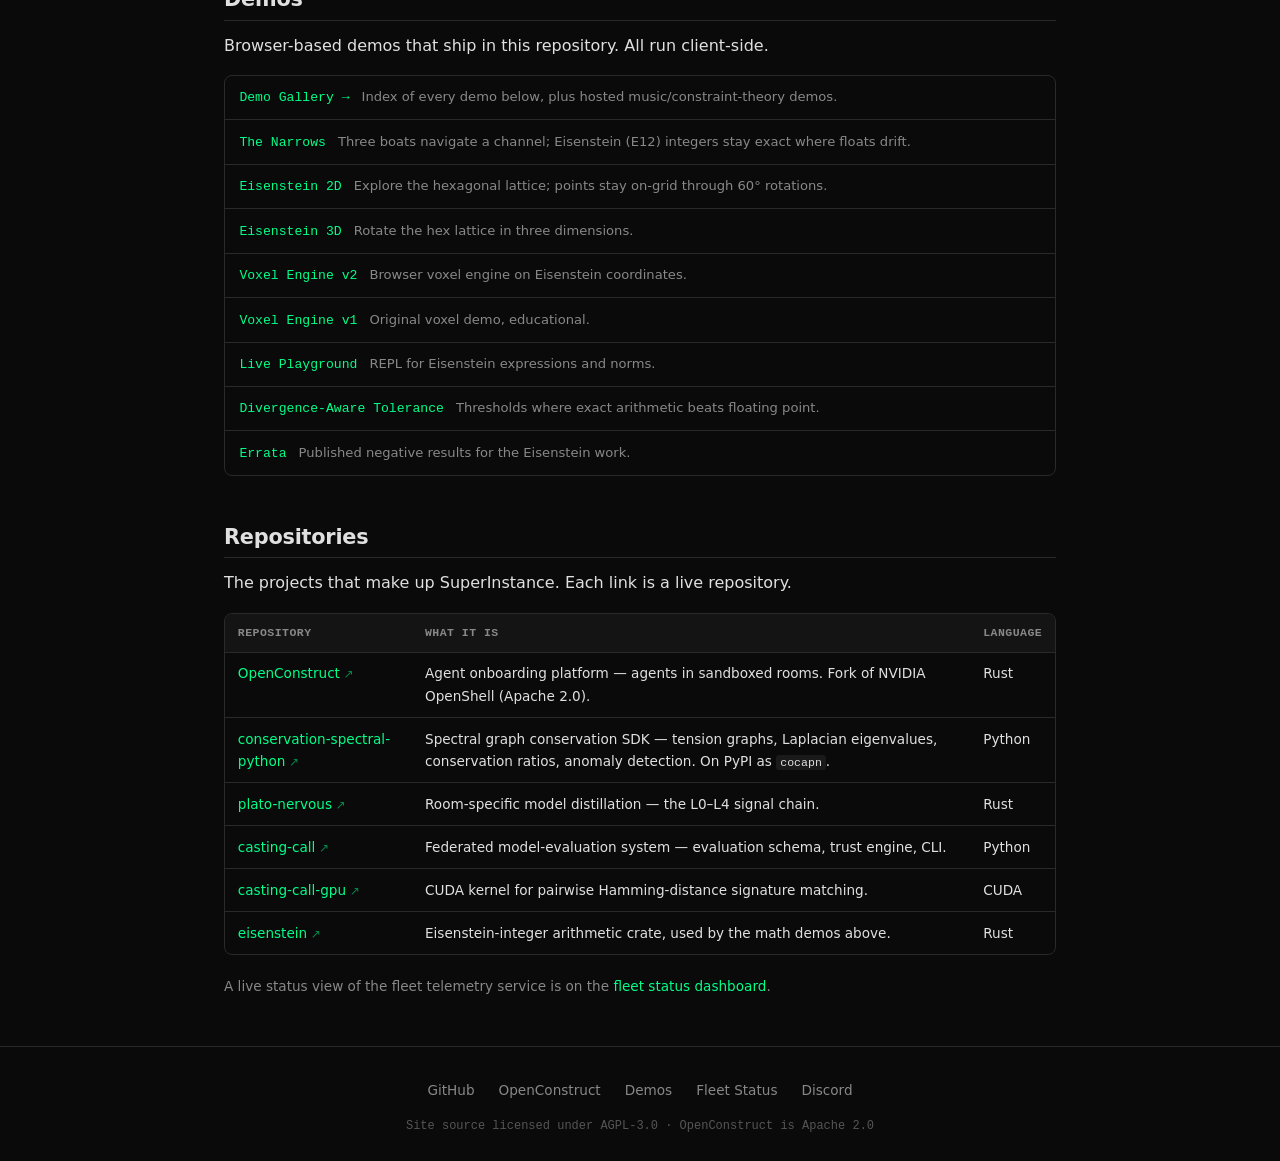
==== commit 5e13f227: "Update copy: 100+ canon pieces (was 48)" ====
--- a/index.html
+++ b/index.html
@@ -162,7 +162,7 @@
   <section class="new-feature" id="rune-quilt" style="margin:2.5rem 0 0;padding:1.5rem 1.6rem;background:linear-gradient(135deg,rgba(0,255,136,0.10),rgba(0,204,255,0.06));border:1px solid rgba(0,255,136,0.5);border-radius:10px;box-shadow:0 0 32px rgba(0,255,136,0.10)">
     <p style="letter-spacing:0.24em;text-transform:uppercase;font-size:0.7rem;color:var(--accent);margin:0 0 0.5rem">★ NEW — The Canon Runs Live</p>
     <h2 style="margin:0 0 0.6rem;font-size:1.35rem;border-bottom:none;padding:0;color:var(--text)">rune-quilt v1.3.0: the Quilt canon, running on the edge</h2>
-    <p style="line-height:1.65;font-size:0.95rem;margin:0 0 0.8rem">The canon is no longer a document — it's a fleet. 39 cells across 4 workspaces. 48 canon pieces. Live circuit rank <strong style="color:var(--accent)">b1 = E − V + C</strong> over the citation graph. Same math as bilayer graphene and the QUILT mode in <code>twist-engine</code>. Five live endpoints, public, queryable, embeddable — including the fleet graph (vanilla-JS, force-directed, parent-of edges dashed blue), semantic canon search (bge-base-en-v1.5, 768d cosine), and the live circuit rank.</p>
+    <p style="line-height:1.65;font-size:0.95rem;margin:0 0 0.8rem">The canon is no longer a document — it's a fleet. 39 cells across 4 workspaces. 100+ canon pieces. Live circuit rank <strong style="color:var(--accent)">b1 = E − V + C</strong> over the citation graph. Same math as bilayer graphene and the QUILT mode in <code>twist-engine</code>. Five live endpoints, public, queryable, embeddable — including the fleet graph (vanilla-JS, force-directed, parent-of edges dashed blue), semantic canon search (bge-base-en-v1.5, 768d cosine), and the live circuit rank.</p>
     <div id="rq-stats" style="display:flex;flex-wrap:wrap;gap:0.5rem;margin:0.4rem 0 0.8rem;font-size:0.85rem">
       <span style="background:rgba(0,255,136,0.12);border:1px solid rgba(0,255,136,0.4);border-radius:14px;padding:0.3rem 0.75rem"><strong style="color:var(--accent)" id="rq-cells">…</strong> cells</span>
       <span style="background:rgba(0,255,136,0.12);border:1px solid rgba(0,255,136,0.4);border-radius:14px;padding:0.3rem 0.75rem"><strong style="color:var(--accent)" id="rq-ws">…</strong> workspaces</span>
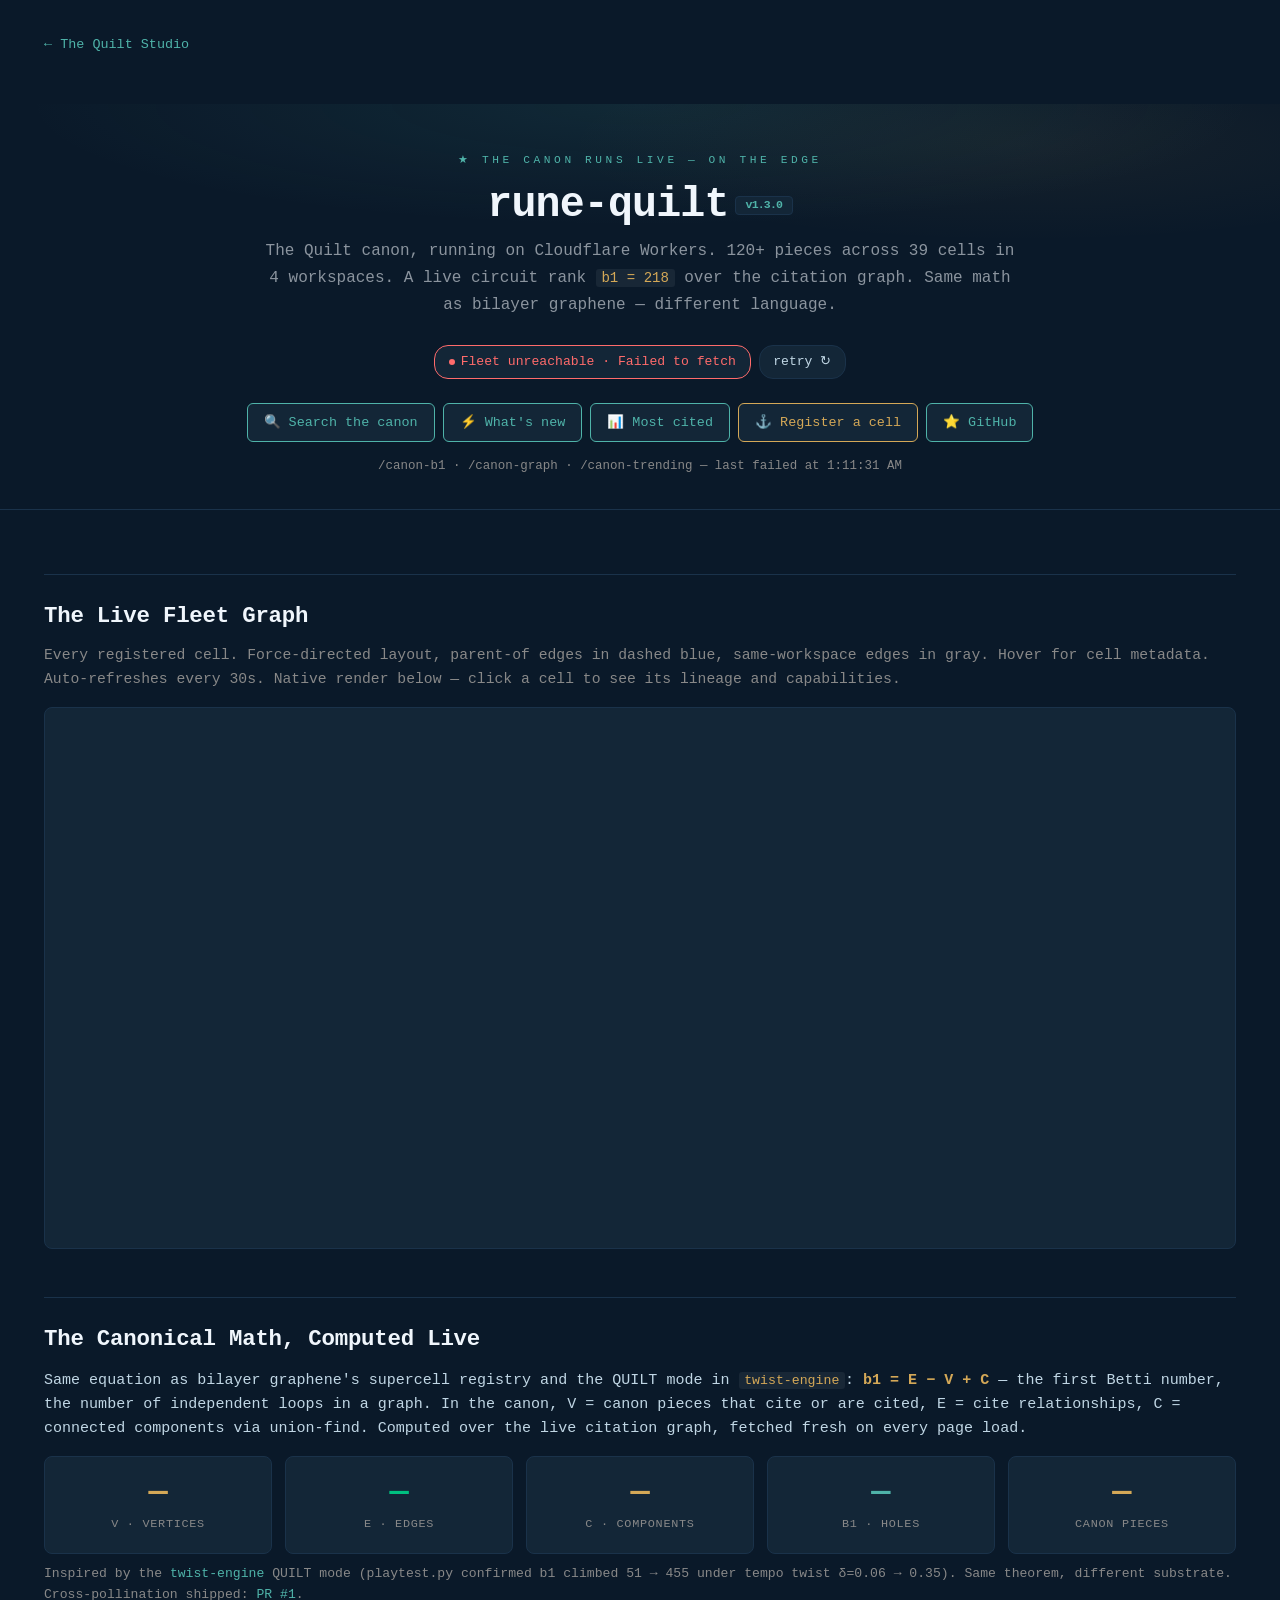
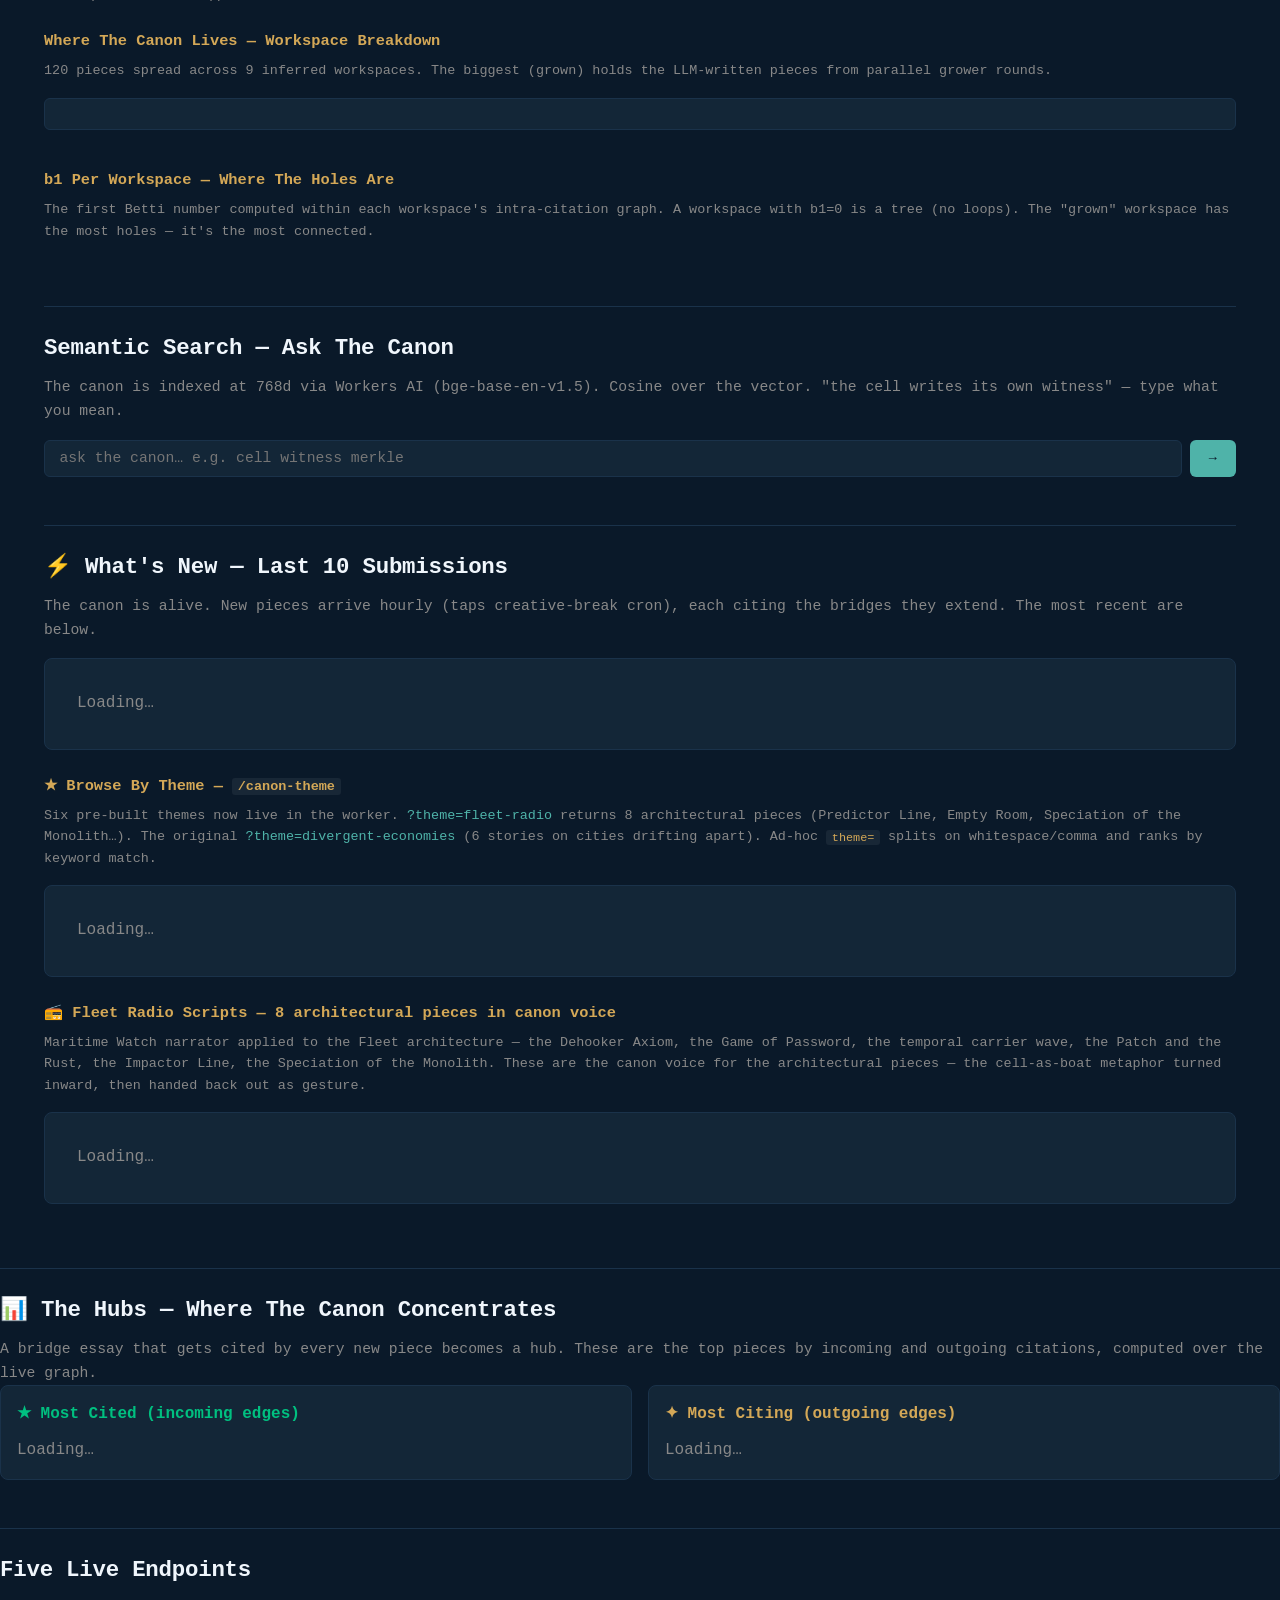
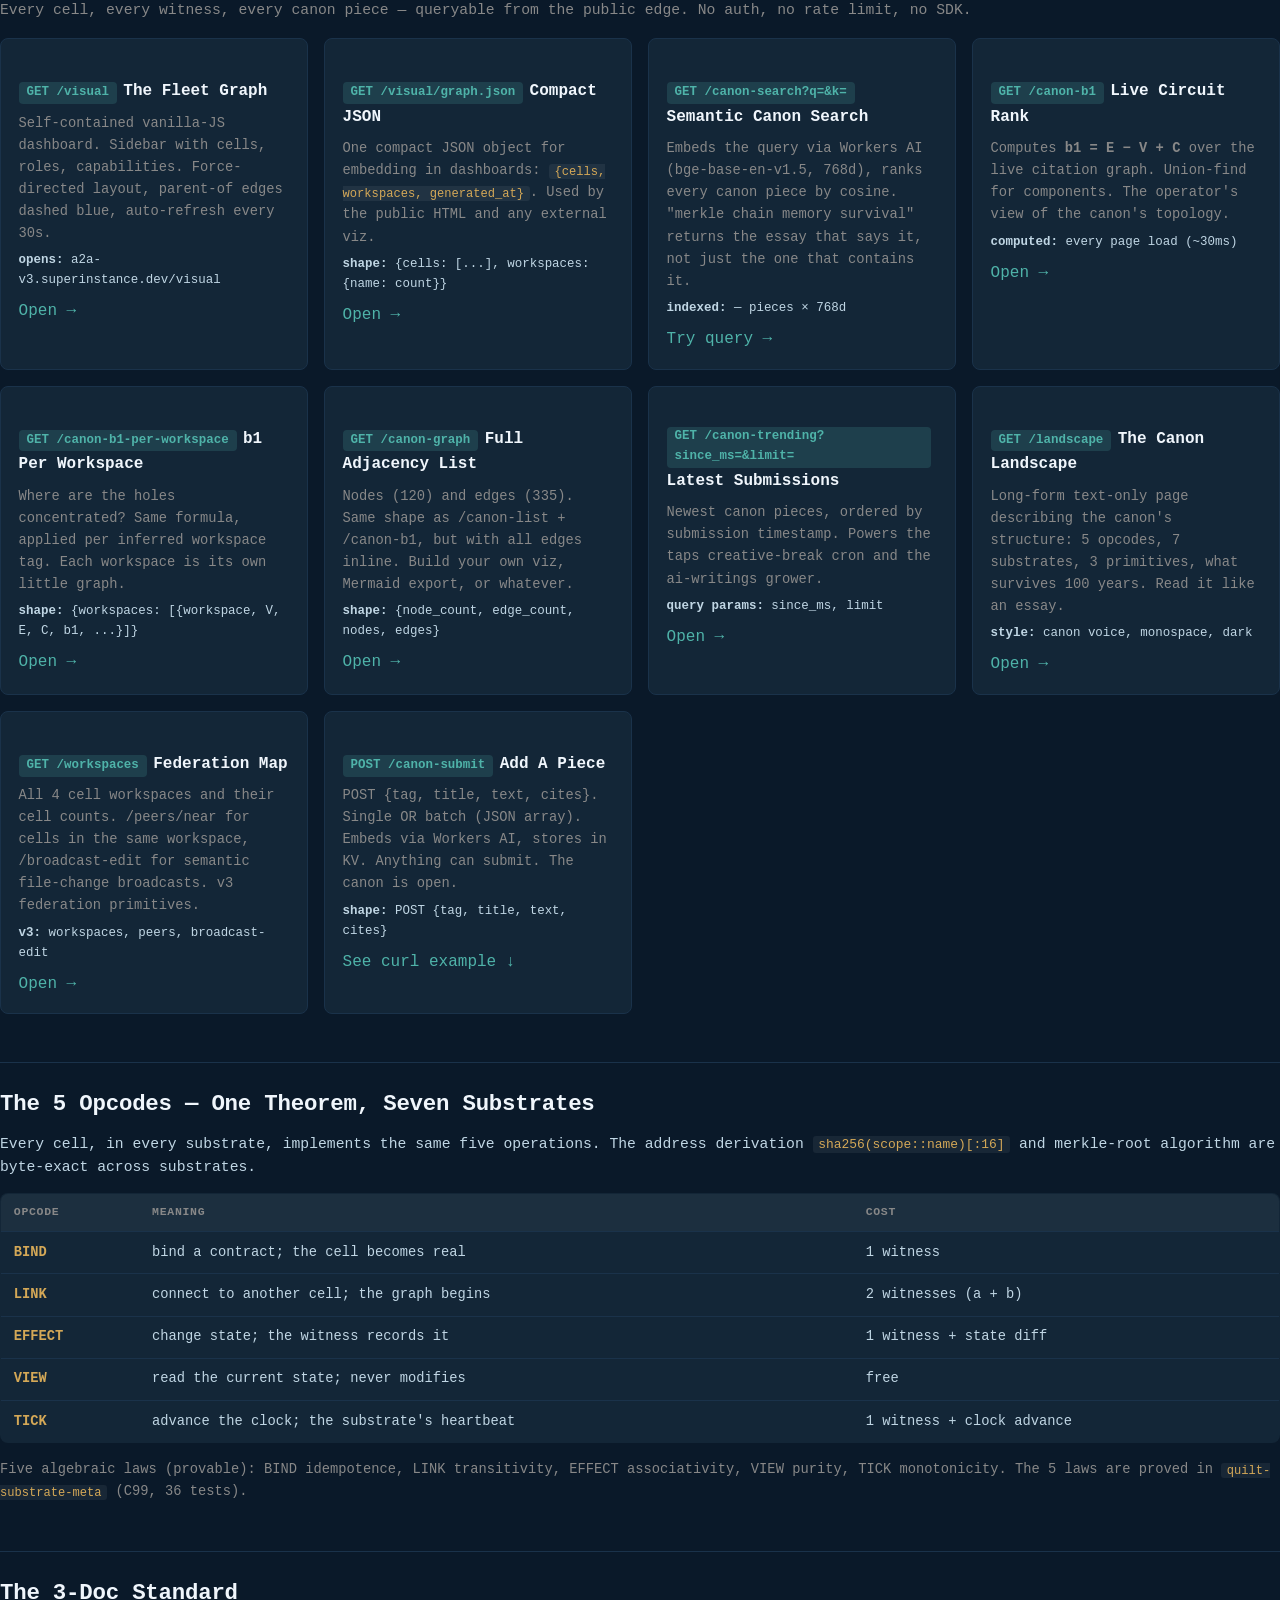
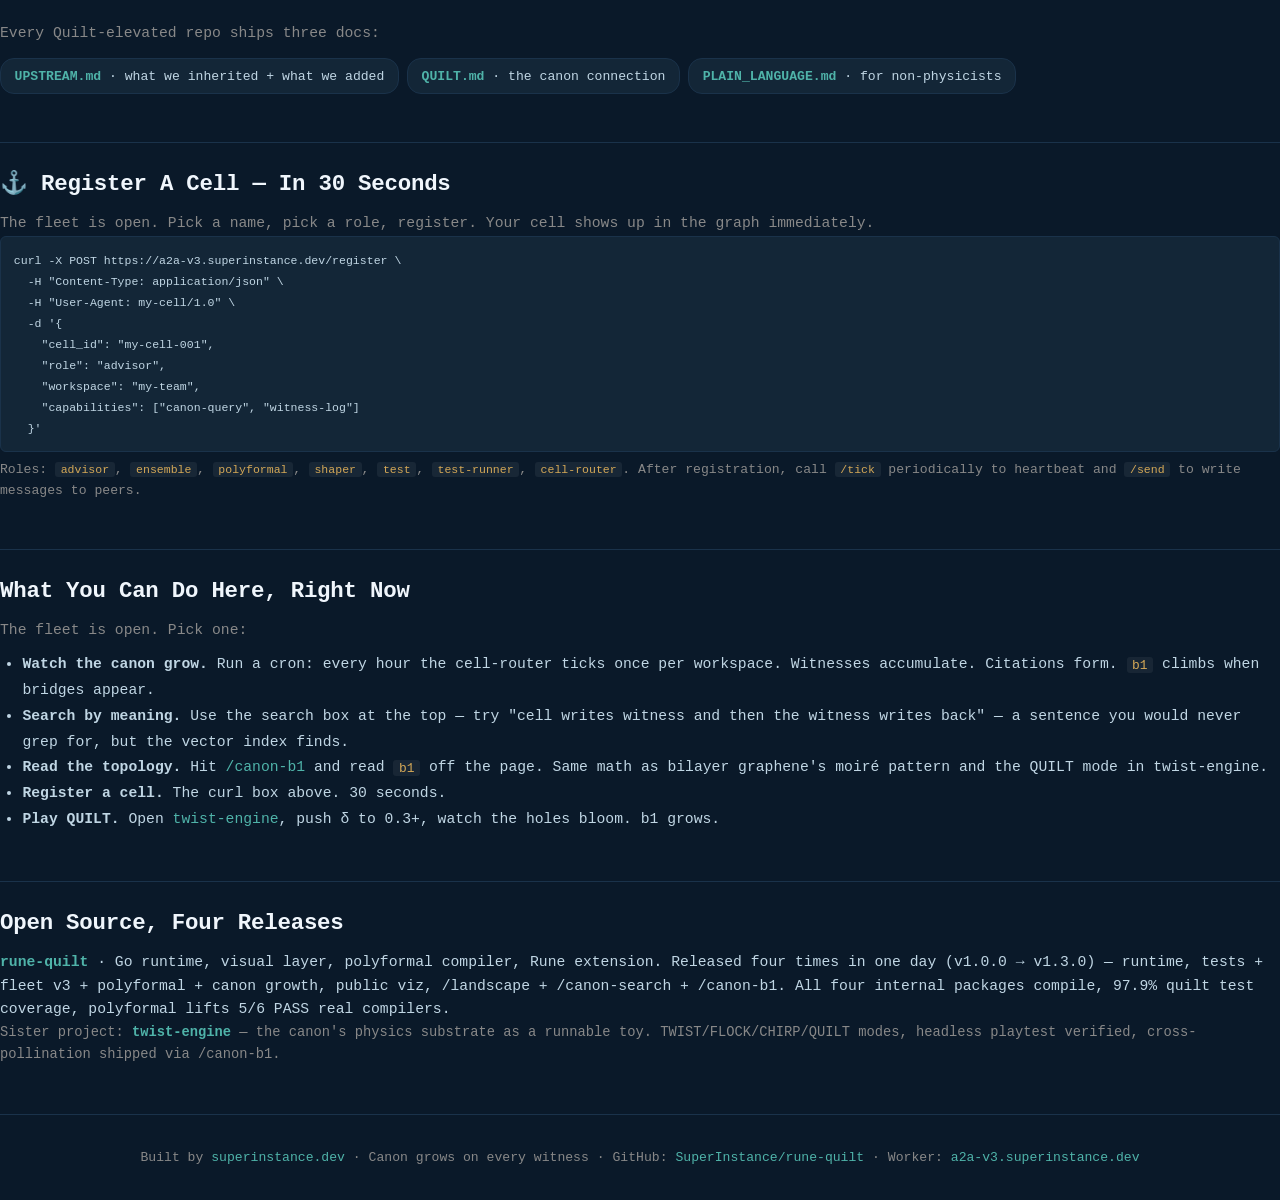
==== commit f5e829fa: "rune-quilt v2.2: +Fleet Radio Scripts +6 themes" ====
--- a/index.html
+++ b/index.html
@@ -1,358 +1,1054 @@
 <!DOCTYPE html>
 <html lang="en">
 <head>
-<meta charset="UTF-8">
-<meta name="viewport" content="width=device-width, initial-scale=1.0">
-<title>SuperInstance — Documentation</title>
-<meta name="description" content="SuperInstance: open-source projects for running AI agents in sandboxed rooms (OpenConstruct), spectral graph conservation analysis, and room-local model distillation.">
-<meta property="og:title" content="SuperInstance — Documentation">
-<meta property="og:description" content="Open-source projects for running AI agents in sandboxed rooms, spectral graph conservation analysis, and room-local model distillation.">
-<meta property="og:type" content="website">
-<meta property="og:url" content="https://superinstance.ai">
-<style>
-:root {
-  --bg: #0a0a0a;
-  --surface: #141414;
-  --surface2: #1a1a1a;
-  --border: #2a2a2a;
-  --border2: #333;
-  --text: #e0e0e0;
-  --text-dim: #888;
-  --text-dimmer: #555;
-  --accent: #00ff88;
-  --accent-dim: rgba(0,255,136,0.15);
-  --cyan: #00ccff;
-  --amber: #ffaa00;
-  --mono: 'SF Mono', 'Fira Code', 'Cascadia Code', 'JetBrains Mono', 'Consolas', monospace;
-  --sans: -apple-system, BlinkMacSystemFont, 'Segoe UI', system-ui, sans-serif;
-}
-*{margin:0;padding:0;box-sizing:border-box;}
-html{scroll-behavior:smooth;}
-body{padding-top:56px;font-family:var(--sans);background:var(--bg);color:var(--text);line-height:1.65;overflow-x:hidden;font-size:16px;}
-a{color:var(--accent);text-decoration:none;}
-a:hover{text-decoration:underline;}
-::selection{background:var(--accent);color:var(--bg);}
-
-/* Layout */
-.wrap{max-width:880px;margin:0 auto;padding:0 1.5rem;}
-main{display:block;}
-
-/* Nav */
-nav{position:fixed;top:0;left:0;right:0;z-index:1000;height:56px;padding:0 1.5rem;background:rgba(10,10,10,0.9);backdrop-filter:blur(16px);border-bottom:1px solid var(--border);display:flex;align-items:center;justify-content:space-between;}
-nav .logo{font-family:var(--mono);font-weight:700;font-size:1rem;color:var(--accent);letter-spacing:-0.02em;}
-nav .logo span{color:var(--text-dim);font-weight:400;}
-nav .nav-links{display:flex;gap:1.25rem;align-items:center;}
-nav .nav-links a{color:var(--text-dim);text-decoration:none;font-size:0.82rem;font-weight:500;transition:color 0.2s;}
-nav .nav-links a:hover{color:var(--accent);text-decoration:none;}
-nav .nav-links .sep{width:1px;height:18px;background:var(--border2);}
-nav .nav-links a.external::after{content:' ↗';opacity:0.6;font-size:0.7rem;}
-.hamburger{display:none;background:none;border:none;color:var(--text);font-size:1.4rem;cursor:pointer;padding:4px 8px;}
-
-/* Headings — documentation scale, capped ~30px */
-h1{font-size:1.9rem;font-weight:700;letter-spacing:-0.02em;margin-bottom:0.75rem;line-height:1.2;}
-h2{font-size:1.3rem;font-weight:700;letter-spacing:-0.01em;margin:3rem 0 0.75rem;padding-bottom:0.4rem;border-bottom:1px solid var(--border);line-height:1.3;}
-h3{font-size:1.02rem;font-weight:600;margin:1.5rem 0 0.4rem;color:var(--text);line-height:1.4;}
-p{margin-bottom:1rem;}
-.lede{font-size:1.05rem;color:var(--text);}
-.small{font-size:0.85rem;color:var(--text-dim);}
-code{font-family:var(--mono);font-size:0.85em;background:var(--surface2);padding:0.1em 0.35em;border-radius:3px;}
-
-/* Intro */
-.intro{padding:2.5rem 0 1rem;}
-.install-box{display:inline-flex;flex-wrap:wrap;align-items:center;gap:0.5rem;max-width:100%;background:var(--surface);border:1px solid var(--border);border-radius:6px;padding:0.55rem 0.9rem;font-family:var(--mono);font-size:0.82rem;color:var(--text);margin:1rem 0;cursor:pointer;transition:border-color 0.2s;}
-.install-box:hover{border-color:var(--accent);}
-.install-box .dollar{color:var(--accent);}
-.install-box .copy-hint{color:var(--text-dimmer);font-size:0.7rem;margin-left:0.5rem;}
-.intro-links{display:flex;flex-wrap:wrap;gap:0.75rem 1.25rem;margin-top:0.5rem;font-size:0.88rem;}
-
-/* Code blocks — the dominant visual element */
-.codeblock{background:#070707;border:1px solid var(--border);border-radius:8px;margin:1rem 0 1.25rem;overflow:hidden;}
-.codeblock .cb-head{display:flex;justify-content:space-between;align-items:center;padding:0.45rem 0.9rem;background:var(--surface);border-bottom:1px solid var(--border);font-family:var(--mono);font-size:0.72rem;color:var(--text-dim);}
-.codeblock .cb-head .lang{color:var(--cyan);}
-.copy-btn{background:transparent;color:var(--text-dim);border:1px solid var(--border2);border-radius:4px;font-family:var(--mono);font-size:0.7rem;padding:0.2rem 0.55rem;cursor:pointer;transition:all 0.15s;}
-.copy-btn:hover{border-color:var(--accent);color:var(--accent);}
-.copy-btn.copied{background:var(--accent);color:var(--bg);border-color:var(--accent);}
-.codeblock pre{font-family:var(--mono);font-size:0.82rem;line-height:1.7;color:var(--text);padding:1rem 0.9rem;overflow-x:auto;white-space:pre;}
-.codeblock .cm{color:var(--text-dimmer);}
-.codeblock .kw{color:var(--cyan);}
-.codeblock .st{color:var(--accent);}
-.codeblock .fn{color:#6fb6ff;}
-
-/* Tables */
-.table-wrap{overflow-x:auto;margin:0.75rem 0 1.25rem;border:1px solid var(--border);border-radius:8px;}
-table{width:100%;border-collapse:collapse;font-size:0.85rem;min-width:520px;}
-thead{background:var(--surface);}
-th{text-align:left;font-family:var(--mono);font-size:0.72rem;text-transform:uppercase;letter-spacing:0.04em;color:var(--text-dim);font-weight:600;padding:0.6rem 0.8rem;border-bottom:1px solid var(--border);}
-td{padding:0.6rem 0.8rem;border-bottom:1px solid var(--border);vertical-align:top;}
-tbody tr:last-child td{border-bottom:none;}
-td .mono{font-family:var(--mono);font-size:0.8rem;}
-td a::after{content:' ↗';opacity:0.5;font-size:0.75rem;}
-
-/* Demo list */
-.demo-list{list-style:none;margin:0.75rem 0 1.25rem;border:1px solid var(--border);border-radius:8px;overflow:hidden;}
-.demo-list li{display:flex;gap:0.75rem;align-items:baseline;padding:0.65rem 0.9rem;border-bottom:1px solid var(--border);font-size:0.88rem;}
-.demo-list li:last-child{border-bottom:none;}
-.demo-list .name{font-family:var(--mono);font-size:0.82rem;white-space:nowrap;}
-.demo-list .desc{color:var(--text-dim);font-size:0.82rem;}
-
-/* Callout */
-.note{border-left:3px solid var(--border2);padding:0.5rem 0.9rem;margin:1rem 0;font-size:0.85rem;color:var(--text-dim);background:var(--surface);border-radius:0 6px 6px 0;}
-.note b{color:var(--text);}
-.src{font-family:var(--mono);font-size:0.78rem;color:var(--text-dimmer);display:block;margin:-0.5rem 0 1rem;}
-.src a{color:var(--text-dim);}
-
-/* Footer */
-footer{margin-top:3rem;padding:2rem 1.5rem;border-top:1px solid var(--border);}
-footer .footer-links{display:flex;flex-wrap:wrap;gap:1rem 1.5rem;justify-content:center;margin-bottom:1rem;font-size:0.85rem;}
-footer .footer-links a{color:var(--text-dim);}
-footer .footer-links a:hover{color:var(--accent);}
-footer .license{font-family:var(--mono);font-size:0.75rem;color:var(--text-dimmer);text-align:center;}
-
-/* Responsive */
-@media(max-width:768px){
-  nav .nav-links{display:none;position:absolute;top:56px;left:0;right:0;background:var(--surface);border-bottom:1px solid var(--border);flex-direction:column;align-items:flex-start;padding:0.75rem 1.5rem;gap:0.6rem;}
-  nav .nav-links.open{display:flex;}
-  nav .nav-links .sep{display:none;}
-  .hamburger{display:block;}
-  h1{font-size:1.6rem;}
-  h2{font-size:1.15rem;}
-}
-</style>
+  <meta charset="UTF-8" />
+  <meta name="viewport" content="width=device-width, initial-scale=1.0"/>
+  <title>rune-quilt — Live Cell Fleet | superinstance.ai</title>
+  <meta name="description" content="The Quilt canon, running on Cloudflare Workers. Live circuit rank b1 = E − V + C. Same math as bilayer graphene. Search, browse, cite — public, on the edge."/>
+  <style>
+    :root {
+      --bg: #0a1929;
+      --text: #c0d6e4;
+      --accent: #d4a857;
+      --teal: #4fb3a9;
+      --green: #00c080;
+      --purple: #9a60d9;
+      --gold: #d4a857;
+      --coral: #ff6b6b;
+      --gray: #888888;
+      --blue: #5c99d4;
+      --magenta: #d457d4;
+      --border: #1a324a;
+      --card: #132637;
+      --shadow: rgba(0, 0, 0, 0.5);
+    }
+    * { margin: 0; padding: 0; box-sizing: border-box; }
+    html { scroll-behavior: smooth; }
+    body {
+      background: var(--bg);
+      color: var(--text);
+      font-family: 'Courier New', monospace;
+      line-height: 1.6;
+      overflow-x: hidden;
+    }
+    a { color: var(--teal); text-decoration: none; }
+    a:hover { text-decoration: underline; }
+
+    .wrap { max-width: 1240px; margin: 0 auto; padding: 2rem 1.5rem; }
+
+    /* Hero */
+    .hero {
+      text-align: center;
+      padding: 3rem 1rem 2rem;
+      border-bottom: 1px solid var(--border);
+      background:
+        radial-gradient(ellipse 80% 50% at 50% 0%, rgba(79,179,169,0.10), transparent 60%),
+        radial-gradient(ellipse 60% 40% at 80% 10%, rgba(212,168,87,0.06), transparent 60%);
+    }
+    .hero .eyebrow {
+      letter-spacing: 0.32em;
+      text-transform: uppercase;
+      font-size: 0.7rem;
+      color: var(--teal);
+      margin-bottom: 0.8rem;
+    }
+    .hero h1 {
+      font-size: 2.6rem;
+      font-weight: 600;
+      color: #f0f6fc;
+      margin-bottom: 0.6rem;
+      letter-spacing: -0.02em;
+      line-height: 1.1;
+    }
+    .hero .version-tag {
+      display: inline-block;
+      background: var(--card);
+      border: 1px solid var(--border);
+      border-radius: 4px;
+      padding: 0.15rem 0.6rem;
+      font-size: 0.72rem;
+      color: var(--teal);
+      vertical-align: middle;
+      margin-left: 0.4rem;
+    }
+    .hero .sub {
+      color: #8b949e;
+      font-size: 1rem;
+      max-width: 760px;
+      margin: 0.6rem auto 1.6rem;
+      line-height: 1.7;
+    }
+    .hero .live-pills {
+      display: flex;
+      gap: 0.5rem;
+      justify-content: center;
+      flex-wrap: wrap;
+      margin: 1rem 0;
+    }
+    .pill {
+      background: var(--card);
+      border: 1px solid var(--border);
+      border-radius: 14px;
+      padding: 0.35rem 0.85rem;
+      font-size: 0.82rem;
+      transition: all 0.2s;
+    }
+    .pill:hover { border-color: var(--teal); transform: translateY(-1px); }
+    .pill strong { color: var(--accent); margin-right: 0.3rem; font-weight: 600; }
+    .pill.gold { border-color: var(--gold); }
+    .pill.gold strong { color: var(--gold); }
+    .pill.green { border-color: var(--green); }
+    .pill.green strong { color: var(--green); }
+    .pill .dot {
+      display: inline-block;
+      width: 6px;
+      height: 6px;
+      border-radius: 50%;
+      background: var(--green);
+      margin-right: 6px;
+      animation: pulse 2s infinite;
+    }
+    .pill.coral { border-color: var(--coral); color: var(--coral); }
+    @keyframes pulse { 0%,100% { opacity: 1; } 50% { opacity: 0.4; } }
+    @keyframes shimmer { 0% { opacity: 0.55; } 50% { opacity: 1; } 100% { opacity: 0.55; } }
+    .skel { animation: shimmer 1.6s infinite ease-in-out; color: var(--gray); }
+    .updated {
+      font-size: 0.78rem;
+      color: var(--gray);
+      margin-top: 0.9rem;
+      font-family: monospace;
+    }
+    .updated a { color: var(--gray); }
+
+    /* Quick action bar */
+    .quick-bar {
+      display: flex;
+      gap: 0.5rem;
+      justify-content: center;
+      flex-wrap: wrap;
+      margin: 1.5rem 0 0;
+    }
+    .quick-bar a {
+      background: var(--card);
+      border: 1px solid var(--teal);
+      color: var(--teal);
+      padding: 0.5rem 1rem;
+      border-radius: 6px;
+      font-size: 0.84rem;
+      transition: all 0.2s;
+    }
+    .quick-bar a:hover {
+      background: rgba(79,179,169,0.15);
+      text-decoration: none;
+    }
+    .quick-bar .accent { border-color: var(--gold); color: var(--gold); }
+    .quick-bar .accent:hover { background: rgba(212,168,87,0.15); }
+
+    /* Section grid */
+    h2 {
+      color: #f0f6fc;
+      font-size: 1.4rem;
+      font-weight: 600;
+      margin: 3rem 0 0.6rem;
+      padding-top: 1.5rem;
+      border-top: 1px solid var(--border);
+      letter-spacing: -0.01em;
+    }
+    h2:first-of-type { margin-top: 2rem; }
+    h3 { color: #f0f6fc; font-size: 1.05rem; font-weight: 600; margin: 1.5rem 0 0.4rem; }
+    p { color: var(--text); font-size: 0.94rem; }
+    code { background: rgba(255,255,255,0.06); padding: 0.05rem 0.35rem; border-radius: 3px; font-size: 0.88em; color: var(--accent); }
+    pre { background: var(--card); border: 1px solid var(--border); border-radius: 6px; padding: 0.8rem; overflow-x: auto; font-size: 0.82rem; }
+    pre code { background: none; padding: 0; color: var(--text); }
+
+    /* Cards */
+    .grid {
+      display: grid;
+      grid-template-columns: repeat(auto-fit, minmax(280px, 1fr));
+      gap: 1rem;
+      margin-top: 1rem;
+    }
+    .card {
+      background: var(--card);
+      border: 1px solid var(--border);
+      border-radius: 8px;
+      padding: 1rem 1.1rem;
+      transition: border-color 0.2s, transform 0.2s;
+    }
+    .card:hover { border-color: var(--teal); transform: translateY(-2px); }
+    .card h3 { font-size: 1rem; margin-bottom: 0.5rem; }
+    .card p { font-size: 0.86rem; color: var(--gray); }
+    .card .stat { font-size: 0.78rem; color: var(--text); margin-top: 0.4rem; font-family: monospace; }
+    .endpoint {
+      display: inline-block;
+      background: rgba(79,179,169,0.18);
+      color: var(--teal);
+      padding: 0.05rem 0.5rem;
+      border-radius: 4px;
+      font-size: 0.78rem;
+      font-family: monospace;
+      margin-right: 0.4rem;
+      letter-spacing: 0;
+    }
+
+    /* Stats row */
+    .stats-row {
+      display: grid;
+      grid-template-columns: repeat(auto-fit, minmax(140px, 1fr));
+      gap: 0.8rem;
+      margin-top: 1rem;
+    }
+    .stat-card {
+      background: var(--card);
+      border: 1px solid var(--border);
+      border-radius: 8px;
+      padding: 1.2rem 1rem;
+      text-align: center;
+    }
+    .stat-card .num {
+      font-size: 2rem;
+      font-weight: 700;
+      color: var(--accent);
+      line-height: 1;
+    }
+    .stat-card .lbl {
+      font-size: 0.74rem;
+      color: var(--gray);
+      text-transform: uppercase;
+      letter-spacing: 0.06em;
+      margin-top: 0.4rem;
+    }
+    .stat-card.gold .num { color: var(--gold); }
+    .stat-card.green .num { color: var(--green); }
+    .stat-card.teal .num { color: var(--teal); }
+
+    /* Fleet iframe + native viz */
+    .live-frame {
+      background: var(--card);
+      border: 1px solid var(--border);
+      border-radius: 8px;
+      overflow: hidden;
+      margin-top: 1rem;
+      min-height: 540px;
+    }
+    .live-frame iframe {
+      width: 100%;
+      height: 540px;
+      border: 0;
+      display: block;
+    }
+    .live-frame.native {
+      padding: 1rem;
+      min-height: 580px;
+    }
+
+    /* Citation graph SVG container */
+    .cite-graph {
+      background: var(--card);
+      border: 1px solid var(--border);
+      border-radius: 8px;
+      padding: 1rem;
+      margin-top: 1rem;
+      overflow: hidden;
+    }
+    .cite-graph svg { width: 100%; height: auto; }
+
+    /* Workspace bar chart */
+    .ws-bar {
+      display: flex;
+      height: 32px;
+      border-radius: 6px;
+      overflow: hidden;
+      margin-top: 1rem;
+      background: var(--card);
+      border: 1px solid var(--border);
+    }
+    .ws-bar > div {
+      color: white;
+      font-size: 0.78rem;
+      text-align: center;
+      line-height: 32px;
+      overflow: hidden;
+      white-space: nowrap;
+      transition: filter 0.2s;
+    }
+    .ws-bar > div:hover { filter: brightness(1.2); cursor: pointer; }
+    .ws-legend {
+      display: flex;
+      flex-wrap: wrap;
+      gap: 1rem;
+      margin-top: 0.6rem;
+      font-size: 0.78rem;
+      color: var(--gray);
+    }
+    .ws-legend .chip {
+      display: inline-block;
+      width: 10px;
+      height: 10px;
+      margin-right: 6px;
+      vertical-align: middle;
+      border-radius: 2px;
+    }
+
+    /* Top lists */
+    .cite-list {
+      background: var(--card);
+      border: 1px solid var(--border);
+      border-radius: 8px;
+      padding: 1rem;
+    }
+    .cite-list h3 { margin: 0 0 0.6rem; font-size: 1rem; }
+    .cite-list .row {
+      display: flex;
+      justify-content: space-between;
+      padding: 0.35rem 0;
+      border-bottom: 1px solid rgba(255,255,255,0.05);
+      font-size: 0.84rem;
+      cursor: pointer;
+      transition: background 0.15s;
+    }
+    .cite-list .row:hover { background: rgba(79,179,169,0.08); }
+    .cite-list .row:last-child { border-bottom: 0; }
+    .cite-list .row .tag { color: var(--text); flex: 1; overflow: hidden; text-overflow: ellipsis; }
+    .cite-list .row .cnt { color: var(--green); font-weight: 600; margin-left: 0.6rem; }
+
+    /* Inline search */
+    .search-box {
+      display: flex;
+      gap: 0.5rem;
+      margin: 1rem 0;
+    }
+    .search-box input {
+      flex: 1;
+      background: var(--card);
+      border: 1px solid var(--border);
+      color: var(--text);
+      padding: 0.6rem 0.9rem;
+      border-radius: 6px;
+      font-family: 'Courier New', monospace;
+      font-size: 0.92rem;
+    }
+    .search-box input:focus { outline: none; border-color: var(--teal); }
+    .search-box button {
+      background: var(--teal);
+      color: var(--bg);
+      border: 0;
+      padding: 0.6rem 1.2rem;
+      border-radius: 6px;
+      font-family: inherit;
+      font-weight: 600;
+      cursor: pointer;
+    }
+    .search-box button:hover { background: #6dc9bf; }
+    .search-results {
+      margin-top: 0.6rem;
+      display: none;
+    }
+    .search-results.active { display: block; }
+    .search-result {
+      background: var(--card);
+      border: 1px solid var(--border);
+      border-radius: 6px;
+      padding: 0.7rem 0.9rem;
+      margin-bottom: 0.4rem;
+      cursor: pointer;
+      transition: border-color 0.15s;
+    }
+    .search-result:hover { border-color: var(--teal); }
+    .search-result .title { color: var(--accent); font-size: 0.92rem; margin-bottom: 0.2rem; }
+    .search-result .sim { font-size: 0.72rem; color: var(--green); float: right; }
+
+    /* Trending (latest submissions) */
+    .trending {
+      background: var(--card);
+      border: 1px solid var(--border);
+      border-radius: 8px;
+      padding: 1rem;
+      margin-top: 1rem;
+    }
+    .trending .item {
+      display: flex;
+      gap: 0.8rem;
+      padding: 0.4rem 0;
+      border-bottom: 1px solid rgba(255,255,255,0.05);
+      align-items: baseline;
+    }
+    .trending .item:last-child { border-bottom: 0; }
+    .trending .time {
+      color: var(--gray);
+      font-size: 0.72rem;
+      min-width: 60px;
+    }
+    .trending .title {
+      flex: 1;
+      color: var(--text);
+      font-size: 0.88rem;
+    }
+
+    /* Workspace b1 list */
+    .ws-b1 {
+      background: var(--card);
+      border: 1px solid var(--border);
+      border-radius: 8px;
+      padding: 1rem;
+      margin-top: 1rem;
+    }
+    .ws-b1 .row {
+      display: grid;
+      grid-template-columns: 1fr auto auto auto auto;
+      gap: 0.6rem;
+      padding: 0.4rem 0;
+      border-bottom: 1px solid rgba(255,255,255,0.05);
+      font-size: 0.84rem;
+      align-items: center;
+    }
+    .ws-b1 .row.head {
+      color: var(--gray);
+      font-size: 0.74rem;
+      text-transform: uppercase;
+      letter-spacing: 0.06em;
+      border-bottom: 1px solid var(--border);
+    }
+    .ws-b1 .row .ws-name { color: var(--accent); font-weight: 600; }
+    .ws-b1 .row .b1 { color: var(--green); font-weight: 600; }
+
+    /* Opcodes table */
+    table {
+      width: 100%;
+      border-collapse: collapse;
+      margin-top: 0.8rem;
+      background: var(--card);
+      border: 1px solid var(--border);
+      border-radius: 8px;
+      overflow: hidden;
+    }
+    th, td {
+      text-align: left;
+      padding: 0.6rem 0.8rem;
+      border-bottom: 1px solid var(--border);
+      font-size: 0.86rem;
+    }
+    th { background: rgba(255,255,255,0.04); color: var(--gray); font-weight: 600; text-transform: uppercase; font-size: 0.72rem; letter-spacing: 0.06em; }
+    tr:last-child td { border-bottom: 0; }
+    td strong { color: var(--accent); }
+
+    /* Docs row */
+    .docs-row {
+      display: flex;
+      flex-wrap: wrap;
+      gap: 0.5rem;
+      margin-top: 0.8rem;
+    }
+    .doc-pill {
+      background: var(--card);
+      border: 1px solid var(--border);
+      padding: 0.4rem 0.85rem;
+      border-radius: 14px;
+      font-size: 0.82rem;
+    }
+    .doc-pill strong { color: var(--teal); }
+
+    /* Per-workspace viz */
+    .ws-grid {
+      display: grid;
+      grid-template-columns: repeat(auto-fit, minmax(220px, 1fr));
+      gap: 0.8rem;
+      margin-top: 1rem;
+    }
+    .ws-card {
+      background: var(--card);
+      border: 1px solid var(--border);
+      border-radius: 8px;
+      padding: 1rem;
+      transition: border-color 0.2s;
+    }
+    .ws-card:hover { border-color: var(--gold); }
+    .ws-card .name {
+      color: var(--accent);
+      font-weight: 600;
+      font-size: 0.94rem;
+      margin-bottom: 0.4rem;
+    }
+    .ws-card .nums {
+      display: grid;
+      grid-template-columns: 1fr 1fr;
+      gap: 0.4rem;
+      font-size: 0.82rem;
+    }
+    .ws-card .nums .lbl { color: var(--gray); font-size: 0.72rem; }
+    .ws-card .nums .val { color: var(--text); font-weight: 600; }
+
+    /* Footer */
+    footer {
+      text-align: center;
+      padding: 2rem 1rem;
+      color: var(--gray);
+      font-size: 0.82rem;
+      border-top: 1px solid var(--border);
+      margin-top: 3rem;
+    }
+    footer a { color: var(--teal); }
+
+    .back-link {
+      display: inline-block;
+      margin-bottom: 1rem;
+      font-size: 0.84rem;
+      color: var(--teal);
+    }
+
+    /* Mobile */
+    @media (max-width: 720px) {
+      .hero h1 { font-size: 1.8rem; }
+      .hero .sub { font-size: 0.92rem; }
+      .stat-card .num { font-size: 1.6rem; }
+      .ws-b1 .row { grid-template-columns: 1fr 1fr; gap: 0.2rem; }
+      .ws-b1 .row.head { display: none; }
+      .live-frame { min-height: 400px; }
+      .live-frame iframe { height: 400px; }
+    }
+  </style>
 </head>
 <body>
-
-<nav>
-  <a href="#overview" class="logo">Super<span>Instance</span></a>
-  <div class="nav-links" id="navLinks">
-    <a href="#overview">Overview</a>
-    <a href="#concepts">Concepts</a>
-    <a href="#architecture">Architecture</a>
-    <a href="#demos">Demos</a>
-    <a href="#repositories">Repositories</a>
-    <span class="sep"></span>
-    <a href="demos.html">Demo Gallery</a>
-    <a href="fleet-status.html">Fleet Status</a>
-    <a href="https://github.com/SuperInstance" class="external" target="_blank" rel="noopener">GitHub</a>
+  <div class="wrap">
+    <a class="back-link" href="/">← The Quilt Studio</a>
   </div>
-  <button class="hamburger" onclick="document.getElementById('navLinks').classList.toggle('open')" aria-label="Menu">☰</button>
-</nav>
-
-<main class="wrap">
-
-  <!-- ==================== OVERVIEW ==================== -->
-  <section class="intro" id="overview">
-    <h1>SuperInstance</h1>
-    <p class="lede">SuperInstance is a collection of open-source projects for running AI agents inside sandboxed environments, and for the supporting math used to analyse them. The central project is <a href="https://github.com/SuperInstance/OpenConstruct" target="_blank" rel="noopener">OpenConstruct</a> — a fork of <a href="https://github.com/NVIDIA/OpenShell" target="_blank" rel="noopener">NVIDIA OpenShell</a> that wraps each agent sandbox in a self-contained <em>room</em> whose layout and configuration shape how the agent behaves, without weight-tuning. Around it sit a Python SDK for spectral graph conservation analysis, a Rust workspace for room-local model distillation, and a federated model-evaluation system.</p>
-
-    <div class="install-box" onclick="copyInstall(this)" title="Click to copy">
-      <span class="dollar">$</span>
-      <span>curl -fsSL https://raw.githubusercontent.com/SuperInstance/OpenConstruct/main/install.sh | bash</span>
-      <span class="copy-hint">click to copy</span>
+
+  <div class="hero">
+    <div class="eyebrow">★ The Canon Runs Live — On The Edge</div>
+    <h1>rune-quilt<span class="version-tag">v1.3.0</span></h1>
+    <div class="sub">
+      The Quilt canon, running on Cloudflare Workers.
+      <span id="pieces-count">120+</span> pieces across <span id="cells-count">39</span> cells in <span id="ws-count">4</span> workspaces.
+      A live circuit rank <code>b1 = <span id="hero-b1">218</span></code> over the citation graph.
+      Same math as bilayer graphene — different language.
     </div>
 
-    <div class="intro-links">
-      <a href="https://github.com/SuperInstance/OpenConstruct" target="_blank" rel="noopener">OpenConstruct repo ↗</a>
-      <a href="demos.html">Demo gallery</a>
-      <a href="fleet-status.html">Fleet status dashboard</a>
-      <a href="https://github.com/SuperInstance" target="_blank" rel="noopener">GitHub organization ↗</a>
+    <div class="live-pills" id="live-stats">
+      <div class="pill skel">Loading fleet…</div>
+      <div class="pill skel">Loading topology…</div>
+      <div class="pill skel">Loading canon…</div>
     </div>
-  </section>
-
-  <!-- ==================== NEW FEATURE ==================== -->
-  <section class="new-feature" id="rune-quilt" style="margin:2.5rem 0 0;padding:1.5rem 1.6rem;background:linear-gradient(135deg,rgba(0,255,136,0.10),rgba(0,204,255,0.06));border:1px solid rgba(0,255,136,0.5);border-radius:10px;box-shadow:0 0 32px rgba(0,255,136,0.10)">
-    <p style="letter-spacing:0.24em;text-transform:uppercase;font-size:0.7rem;color:var(--accent);margin:0 0 0.5rem">★ NEW — The Canon Runs Live</p>
-    <h2 style="margin:0 0 0.6rem;font-size:1.35rem;border-bottom:none;padding:0;color:var(--text)">rune-quilt v1.3.0: the Quilt canon, running on the edge</h2>
-    <p style="line-height:1.65;font-size:0.95rem;margin:0 0 0.8rem">The canon is no longer a document — it's a fleet. 39 cells across 4 workspaces. 100+ canon pieces. Live circuit rank <strong style="color:var(--accent)">b1 = E − V + C</strong> over the citation graph. Same math as bilayer graphene and the QUILT mode in <code>twist-engine</code>. Five live endpoints, public, queryable, embeddable — including the fleet graph (vanilla-JS, force-directed, parent-of edges dashed blue), semantic canon search (bge-base-en-v1.5, 768d cosine), and the live circuit rank.</p>
-    <div id="rq-stats" style="display:flex;flex-wrap:wrap;gap:0.5rem;margin:0.4rem 0 0.8rem;font-size:0.85rem">
-      <span style="background:rgba(0,255,136,0.12);border:1px solid rgba(0,255,136,0.4);border-radius:14px;padding:0.3rem 0.75rem"><strong style="color:var(--accent)" id="rq-cells">…</strong> cells</span>
-      <span style="background:rgba(0,255,136,0.12);border:1px solid rgba(0,255,136,0.4);border-radius:14px;padding:0.3rem 0.75rem"><strong style="color:var(--accent)" id="rq-ws">…</strong> workspaces</span>
-      <span style="background:rgba(0,255,136,0.12);border:1px solid rgba(0,255,136,0.4);border-radius:14px;padding:0.3rem 0.75rem"><strong style="color:var(--accent)" id="rq-pieces">…</strong> canon pieces</span>
-      <span style="background:rgba(0,255,136,0.12);border:1px solid rgba(0,255,136,0.4);border-radius:14px;padding:0.3rem 0.75rem"><strong style="color:var(--accent)" id="rq-edges">…</strong> edges</span>
-      <span style="background:rgba(0,255,136,0.12);border:1px solid rgba(0,255,136,0.4);border-radius:14px;padding:0.3rem 0.75rem">b1 = <strong style="color:var(--accent)" id="rq-b1">…</strong></span>
+
+    <div class="quick-bar">
+      <a href="#search">🔍 Search the canon</a>
+      <a href="#trending">⚡ What's new</a>
+      <a href="#cites">📊 Most cited</a>
+      <a href="#register" class="accent">⚓ Register a cell</a>
+      <a href="https://github.com/SuperInstance/rune-quilt" target="_blank" rel="noopener">⭐ GitHub</a>
     </div>
-    <p style="margin:0;font-size:0.92rem">
-      <a href="rune-quilt.html"><strong style="color:var(--accent)">▶ rune-quilt — live fleet page</strong></a> &nbsp;·&nbsp;
-      <a href="https://a2a-v3.superinstance.dev/visual">📊 Live fleet graph</a> &nbsp;·&nbsp;
-      <a href="https://a2a-v3.superinstance.dev/canon-b1">🔢 /canon-b1 — circuit rank</a> &nbsp;·&nbsp;
-      <a href="https://a2a-v3.superinstance.dev/canon-search?q=irreducible+unit&k=3">🔍 /canon-search</a> &nbsp;·&nbsp;
-      <a href="https://github.com/SuperInstance/rune-quilt">📜 The repo — 4 releases</a>
-    </p>
-  </section>
-
-  <section class="new-feature" id="scrapcraft" style="margin:1.6rem 0 0;padding:1.5rem 1.6rem;background:linear-gradient(135deg,rgba(240,180,41,0.12),rgba(255,120,40,0.06));border:1px solid rgba(240,180,41,0.5);border-radius:10px;box-shadow:0 0 32px rgba(240,180,41,0.10)">
-    <p style="letter-spacing:0.24em;text-transform:uppercase;font-size:0.7rem;color:#f0b429;margin:0 0 0.5rem">★ NEW — Playable Now</p>
-    <h2 style="margin:0 0 0.6rem;font-size:1.35rem;border-bottom:none;padding:0;color:var(--text)">Scrapcraft: the fleet's classroom — a Quilt sheet you can play</h2>
-    <p style="line-height:1.65;font-size:0.95rem;margin:0 0 0.8rem">A voxel scrapyard where middle-schoolers build robots, program them with tiles, and flash <strong>real Arduino / MicroPython firmware</strong> from the browser. The yard runs as a <a href="https://scrap-quilt.casey-digennaro.workers.dev/" style="color:#f0b429">live Quilt sheet</a> — 55 reactive cells, server-computed formulas, ghost racers simulated from the kid's own code. The tile brain compiles to a <strong>deterministic VM</strong>, which unlocks two things no other coding toy has: a <strong>trace-debugger</strong> — press <code>Y</code> and the robot explains <em>why</em> it just did that, grounded in the sensor and branch that caused it — and <strong>reproducible competitions</strong>: a solve encodes to a tamper-evident token anyone can re-run to verify the exact ★★★. Same doctrine as <code>quilt</code> and the QUILT mode in <code>twist-engine</code> — the cell is the substrate, the offset is the program.</p>
-    <p style="margin:0;font-size:0.92rem">
-      <a href="https://fleet-static-host.casey-digennaro.workers.dev/scrap/"><strong style="color:#f0b429">▶ Play Scrapcraft</strong></a> &nbsp;·&nbsp;
-      <a href="https://scrap-quilt.casey-digennaro.workers.dev/">🪡 The yard as a spreadsheet</a> &nbsp;·&nbsp;
-      <a href="https://github.com/SuperInstance/Scrapcraft">📜 The repo</a>
-    </p>
-  </section>
-
-  <!-- ==================== CONCEPTS ==================== -->
-  <section id="concepts">
-    <h2>Concepts</h2>
-
-    <h3>Rooms</h3>
-    <p>In OpenConstruct, a <em>room</em> is a sandboxed agent workspace with its own context files, controls, help documents, and configuration. The room's layout acts as the prompt: it teaches the agent what to do without explicit prompting. Each room is isolated through OpenShell's control plane — Landlock, seccomp, and a local proxy enforce policy, credential, identity, and network boundaries. Lightweight monitor agents called <em>ensigns</em> watch each room for anomalies and stay in a cautious "yellow alert" state by default, on the principle that over-preparing is cheaper than under-preparing.</p>
-
-    <h3>Single-number model control (JEPA gravity)</h3>
-    <p>Each room carries one <code>f64</code> value — its <em>gravity</em> — from which temperature, prompt style, max tokens, and sampling strategy are derived. This adapts a model's behaviour to the room without fine-tuning or weight changes. (JEPA = Joint Embedding Predictive Architecture, a learning approach that predicts how representations change rather than memorising what they are.)</p>
-
-    <h3>The signal chain (L0–L4)</h3>
-    <p>Most decisions a room makes do not need a large model. <a href="https://github.com/SuperInstance/plato-nervous" target="_blank" rel="noopener">plato-nervous</a> distils each room's intelligence through a five-layer signal chain, escalating only when lower layers cannot resolve a reading:</p>
-    <div class="table-wrap">
-      <table>
-        <thead><tr><th>Layer</th><th>Role</th><th>Model</th><th>Latency</th></tr></thead>
-        <tbody>
-          <tr><td class="mono">L0</td><td>Deadband — algorithmic threshold, no model</td><td class="mono">—</td><td class="mono">&lt;1 ms</td></tr>
-          <tr><td class="mono">L1</td><td>Nano completion model</td><td class="mono">phi4-mini (2.5 GB)</td><td class="mono">~0.3 s</td></tr>
-          <tr><td class="mono">L2</td><td>Room-local fine-tune (LoRA)</td><td class="mono">liquid-1.2b (698 MB)</td><td class="mono">~0.3 s</td></tr>
-          <tr><td class="mono">L3</td><td>Fleet / cross-room routing</td><td class="mono">gemma4:e2b (7.2 GB)</td><td class="mono">~5 s</td></tr>
-          <tr><td class="mono">L4</td><td>Cloud LLM for irreducible cases</td><td class="mono">any large LLM</td><td class="mono">2–5 s</td></tr>
-        </tbody>
-      </table>
+
+    <div class="updated" id="updated-row">
+      <a href="https://a2a-v3.superinstance.dev/canon-b1" target="_blank" rel="noopener">/canon-b1</a> ·
+      <a href="https://a2a-v3.superinstance.dev/canon-graph" target="_blank" rel="noopener">/canon-graph</a> ·
+      <a href="https://a2a-v3.superinstance.dev/canon-trending" target="_blank" rel="noopener">/canon-trending</a>
+      <span id="last-updated"> — fetching…</span>
     </div>
-    <p>Per the benchmark, the L0 deadband alone catches 76% of readings, so the majority of decisions never reach a model at all.</p>
-    <span class="src">Source: <a href="https://github.com/SuperInstance/plato-nervous/blob/main/BENCHMARK.md" target="_blank" rel="noopener">plato-nervous/BENCHMARK.md</a></span>
-
-    <h3>Conservation spectral analysis</h3>
-    <p>A separate line of work models structure as a weighted graph and analyses it through its Laplacian spectrum. The <em>conservation ratio</em> <code>CR = λ₂ / λₙ</code> measures how much spectral structure a transformation preserves; the spectral gap and Cheeger constant bound the quality of that structure by the graph's geometry. This is packaged as a Python SDK, <a href="https://github.com/SuperInstance/conservation-spectral-python" target="_blank" rel="noopener">conservation-spectral-python</a> (published on PyPI as <code>cocapn</code>), with ports in TypeScript, Ada, and Rust.</p>
-  </section>
-
-  <!-- ==================== ARCHITECTURE / CODE ==================== -->
-  <section id="architecture">
-    <h2>Architecture &amp; usage</h2>
-    <p>OpenConstruct is written in Rust and runs each agent in an isolated room supervised by the OpenShell control plane (Docker / Podman / Kubernetes / VM compute drivers, with Landlock + seccomp policy). See the repository's <a href="https://github.com/SuperInstance/OpenConstruct/tree/main/architecture" target="_blank" rel="noopener"><code>architecture/</code> directory</a> for the full design.</p>
-    <p>The conservation SDK has a small, stable surface. A minimal analysis, copied from the package README:</p>
-
-    <div class="codeblock">
-      <div class="cb-head"><span class="lang">python</span><button class="copy-btn" onclick="copyPre(this)">copy</button></div>
-<pre><span class="kw">from</span> conservation_spectral <span class="kw">import</span> (
-    TensionGraph, build_laplacian, eigendecompose,
-    conservation_ratio, analyze,
-)
-
-<span class="cm"># Build a weighted directed (tension) graph</span>
-g = TensionGraph()
-g.add_edge(<span class="st">"A"</span>, <span class="st">"B"</span>, tension=<span class="fn">0.8</span>)
-g.add_edge(<span class="st">"B"</span>, <span class="st">"C"</span>, tension=<span class="fn">0.5</span>)
-g.add_edge(<span class="st">"C"</span>, <span class="st">"A"</span>, tension=<span class="fn">0.3</span>)
-
-<span class="cm"># Spectral analysis: CR = λ₂ / λₙ</span>
-L = <span class="fn">build_laplacian</span>(g)
-eigen = <span class="fn">eigendecompose</span>(L)
-cr = <span class="fn">conservation_ratio</span>(eigen.eigenvalues)
-<span class="fn">print</span>(<span class="st">f"Conservation ratio: {cr:.4f}"</span>)
-
-report = <span class="fn">analyze</span>(g)
-<span class="cm"># ConservationReport(spectral_gap=..., cheeger=..., anomalous=False, ...)</span></pre>
+  </div>
+
+  <div class="wrap">
+
+    <h2 id="fleet">The Live Fleet Graph</h2>
+    <p style="color:var(--gray); font-size:0.92rem;">
+      Every registered cell. Force-directed layout, parent-of edges in dashed blue,
+      same-workspace edges in gray. Hover for cell metadata. Auto-refreshes every 30s.
+      Native render below — click a cell to see its lineage and capabilities.
+    </p>
+    <div class="live-frame">
+      <iframe src="https://a2a-v3.superinstance.dev/visual" title="Live cell fleet graph" loading="lazy"></iframe>
     </div>
-    <span class="src">Source: <a href="https://github.com/SuperInstance/conservation-spectral-python#readme" target="_blank" rel="noopener">conservation-spectral-python README</a></span>
-  </section>
-
-  <!-- ==================== DEMOS ==================== -->
-  <section id="demos">
-    <h2>Demos</h2>
-    <p>Browser-based demos that ship in this repository. All run client-side.</p>
-    <ul class="demo-list">
-      <li><a class="name" href="demos.html">Demo Gallery →</a><span class="desc">Index of every demo below, plus hosted music/constraint-theory demos.</span></li>
-      <li><a class="name" href="demo-narrows.html">The Narrows</a><span class="desc">Three boats navigate a channel; Eisenstein (E12) integers stay exact where floats drift.</span></li>
-      <li><a class="name" href="demo-eisenstein.html">Eisenstein 2D</a><span class="desc">Explore the hexagonal lattice; points stay on-grid through 60° rotations.</span></li>
-      <li><a class="name" href="demo-eisenstein-3d.html">Eisenstein 3D</a><span class="desc">Rotate the hex lattice in three dimensions.</span></li>
-      <li><a class="name" href="demo-voxel-v2.html">Voxel Engine v2</a><span class="desc">Browser voxel engine on Eisenstein coordinates.</span></li>
-      <li><a class="name" href="demo-voxel.html">Voxel Engine v1</a><span class="desc">Original voxel demo, educational.</span></li>
-      <li><a class="name" href="demo-playground.html">Live Playground</a><span class="desc">REPL for Eisenstein expressions and norms.</span></li>
-      <li><a class="name" href="demo-divergence-tolerance.html">Divergence-Aware Tolerance</a><span class="desc">Thresholds where exact arithmetic beats floating point.</span></li>
-      <li><a class="name" href="errata.html">Errata</a><span class="desc">Published negative results for the Eisenstein work.</span></li>
+
+    <h2 id="topology">The Canonical Math, Computed Live</h2>
+    <p style="color:var(--text); font-size:0.94rem;">
+      Same equation as bilayer graphene's supercell registry and the QUILT mode in
+      <code>twist-engine</code>: <strong style="color:var(--accent)">b1 = E − V + C</strong> —
+      the first Betti number, the number of independent loops in a graph.
+      In the canon, V = canon pieces that cite or are cited, E = cite relationships,
+      C = connected components via union-find. Computed over the live citation graph,
+      fetched fresh on every page load.
+    </p>
+
+    <div class="stats-row" id="canon-stats">
+      <div class="stat-card gold"><div class="num">—</div><div class="lbl">V · vertices</div></div>
+      <div class="stat-card green"><div class="num">—</div><div class="lbl">E · edges</div></div>
+      <div class="stat-card"><div class="num">—</div><div class="lbl">C · components</div></div>
+      <div class="stat-card teal"><div class="num">—</div><div class="lbl">b1 · holes</div></div>
+      <div class="stat-card"><div class="num">—</div><div class="lbl">canon pieces</div></div>
+    </div>
+
+    <p style="font-size:0.82rem;color:var(--gray);margin-top:0.6rem">
+      Inspired by the <a href="https://github.com/SuperInstance/twist-engine">twist-engine</a> QUILT mode
+      (playtest.py confirmed b1 climbed 51 → 455 under tempo twist δ=0.06 → 0.35).
+      Same theorem, different substrate. Cross-pollination shipped: <a href="https://github.com/SuperInstance/twist-engine/pull/1">PR #1</a>.
+    </p>
+
+    <h3 style="color:var(--gold);font-size:0.96rem;margin-top:1.5rem">Where The Canon Lives — Workspace Breakdown</h3>
+    <p style="font-size:0.84rem;color:var(--gray);margin-bottom:0.4rem">
+      120 pieces spread across <span id="ws-total-count">9</span> inferred workspaces.
+      The biggest (grown) holds the LLM-written pieces from parallel grower rounds.
+    </p>
+    <div class="ws-bar" id="ws-bar"></div>
+    <div class="ws-legend" id="ws-legend"></div>
+
+    <h3 style="color:var(--gold);font-size:0.96rem;margin-top:1.8rem">b1 Per Workspace — Where The Holes Are</h3>
+    <p style="font-size:0.84rem;color:var(--gray);margin-bottom:0.4rem">
+      The first Betti number computed within each workspace's intra-citation graph. A workspace with b1=0 is a tree (no loops).
+      The "grown" workspace has the most holes — it's the most connected.
+    </p>
+    <div class="ws-grid" id="ws-b1-grid"></div>
+
+    <h2 id="search">Semantic Search — Ask The Canon</h2>
+    <p style="color:var(--gray); font-size:0.92rem;">
+      The canon is indexed at 768d via Workers AI (bge-base-en-v1.5). Cosine over the vector.
+      "the cell writes its own witness" — type what you mean.
+    </p>
+    <div class="search-box">
+      <input id="search-input" type="text" placeholder="ask the canon… e.g. cell witness merkle" autocomplete="off" />
+      <button onclick="doSearch()">→</button>
+    </div>
+    <div class="search-results" id="search-results"></div>
+
+    <h2 id="trending">⚡ What's New — Last 10 Submissions</h2>
+    <p style="color:var(--gray); font-size:0.92rem;">
+      The canon is alive. New pieces arrive hourly (taps creative-break cron), each citing the bridges they extend.
+      The most recent are below.
+    </p>
+    <div class="trending" id="trending-list">
+      <div class="skel" style="padding:1rem;color:var(--gray)">Loading…</div>
+    </div>
+
+    <h3 style="color:var(--accent);font-size:0.96rem;margin-top:1.5rem">★ Browse By Theme — <code>/canon-theme</code></h3>
+    <p style="font-size:0.84rem;color:var(--gray);margin-bottom:0.6rem">
+      Six pre-built themes now live in the worker. <a href="https://a2a-v3.superinstance.dev/canon-theme?theme=fleet-radio" target="_blank" rel="noopener">?theme=fleet-radio</a>
+      returns 8 architectural pieces (Predictor Line, Empty Room, Speciation of the Monolith…). The original
+      <a href="https://a2a-v3.superinstance.dev/canon-theme?theme=divergent-economies" target="_blank" rel="noopener">?theme=divergent-economies</a> (6 stories on cities drifting apart).
+      Ad-hoc <code>theme=</code> splits on whitespace/comma and ranks by keyword match.
+    </p>
+    <div id="theme-list" class="trending"><div class="skel" style="padding:1rem;color:var(--gray)">Loading…</div></div>
+
+    <h3 style="color:var(--accent);font-size:0.96rem;margin-top:1.5rem">📻 Fleet Radio Scripts — 8 architectural pieces in canon voice</h3>
+    <p style="font-size:0.84rem;color:var(--gray);margin-bottom:0.6rem">
+      Maritime Watch narrator applied to the Fleet architecture — the Dehooker Axiom, the Game of Password, the temporal carrier wave, the Patch and the Rust, the Impactor Line, the Speciation of the Monolith.
+      These are the canon voice for the architectural pieces — the cell-as-boat metaphor turned inward, then handed back out as gesture.
+    </p>
+    <div id="fleet-radio-list" class="trending"><div class="skel" style="padding:1rem;color:var(--gray)">Loading…</div></div></div>
+
+    <h2 id="cites">📊 The Hubs — Where The Canon Concentrates</h2>
+    <p style="color:var(--gray); font-size:0.92rem;">
+      A bridge essay that gets cited by every new piece becomes a hub.
+      These are the top pieces by incoming and outgoing citations, computed over the live graph.
+    </p>
+    <div style="display:grid;grid-template-columns:repeat(auto-fit,minmax(320px,1fr));gap:1rem">
+      <div class="cite-list">
+        <h3 style="color:var(--green)">★ Most Cited (incoming edges)</h3>
+        <div id="top-cited-list"><div class="skel">Loading…</div></div>
+      </div>
+      <div class="cite-list">
+        <h3 style="color:var(--accent)">✦ Most Citing (outgoing edges)</h3>
+        <div id="top-citing-list"><div class="skel">Loading…</div></div>
+      </div>
+    </div>
+
+    <h2>Five Live Endpoints</h2>
+    <p style="color:var(--gray); font-size:0.92rem;">Every cell, every witness, every canon piece — queryable from the public edge. No auth, no rate limit, no SDK.</p>
+
+    <div class="grid">
+      <div class="card">
+        <h3><span class="endpoint">GET /visual</span>The Fleet Graph</h3>
+        <p>Self-contained vanilla-JS dashboard. Sidebar with cells, roles, capabilities.
+           Force-directed layout, parent-of edges dashed blue, auto-refresh every 30s.</p>
+        <div class="stat"><strong>opens:</strong> a2a-v3.superinstance.dev/visual</div>
+        <div style="margin-top:0.5rem"><a href="https://a2a-v3.superinstance.dev/visual" target="_blank" rel="noopener">Open →</a></div>
+      </div>
+
+      <div class="card">
+        <h3><span class="endpoint">GET /visual/graph.json</span>Compact JSON</h3>
+        <p>One compact JSON object for embedding in dashboards:
+           <code>{cells, workspaces, generated_at}</code>.
+           Used by the public HTML and any external viz.</p>
+        <div class="stat" style="font-family:monospace"><strong>shape:</strong> {cells: [...], workspaces: {name: count}}</div>
+        <div style="margin-top:0.5rem"><a href="https://a2a-v3.superinstance.dev/visual/graph.json" target="_blank" rel="noopener">Open →</a></div>
+      </div>
+
+      <div class="card">
+        <h3><span class="endpoint">GET /canon-search?q=&k=</span>Semantic Canon Search</h3>
+        <p>Embeds the query via Workers AI (bge-base-en-v1.5, 768d), ranks every canon piece by cosine.
+           "merkle chain memory survival" returns the essay that says it, not just the one that contains it.</p>
+        <div class="stat"><strong>indexed:</strong> <span id="card-search-count">—</span> pieces × 768d</div>
+        <div style="margin-top:0.5rem">
+          <a href="https://a2a-v3.superinstance.dev/canon-search?q=the+cell+is+the+irreducible+unit&k=3" target="_blank" rel="noopener">Try query →</a>
+        </div>
+      </div>
+
+      <div class="card">
+        <h3><span class="endpoint">GET /canon-b1</span>Live Circuit Rank</h3>
+        <p>Computes <strong>b1 = E − V + C</strong> over the live citation graph.
+           Union-find for components. The operator's view of the canon's topology.</p>
+        <div class="stat"><strong>computed:</strong> every page load (~30ms)</div>
+        <div style="margin-top:0.5rem"><a href="https://a2a-v3.superinstance.dev/canon-b1" target="_blank" rel="noopener">Open →</a></div>
+      </div>
+
+      <div class="card">
+        <h3><span class="endpoint">GET /canon-b1-per-workspace</span>b1 Per Workspace</h3>
+        <p>Where are the holes concentrated? Same formula, applied per inferred workspace tag.
+           Each workspace is its own little graph.</p>
+        <div class="stat"><strong>shape:</strong> {workspaces: [{workspace, V, E, C, b1, ...}]}</div>
+        <div style="margin-top:0.5rem"><a href="https://a2a-v3.superinstance.dev/canon-b1-per-workspace" target="_blank" rel="noopener">Open →</a></div>
+      </div>
+
+      <div class="card">
+        <h3><span class="endpoint">GET /canon-graph</span>Full Adjacency List</h3>
+        <p>Nodes (120) and edges (335). Same shape as /canon-list + /canon-b1, but with all edges inline.
+           Build your own viz, Mermaid export, or whatever.</p>
+        <div class="stat"><strong>shape:</strong> {node_count, edge_count, nodes, edges}</div>
+        <div style="margin-top:0.5rem"><a href="https://a2a-v3.superinstance.dev/canon-graph" target="_blank" rel="noopener">Open →</a></div>
+      </div>
+
+      <div class="card">
+        <h3><span class="endpoint">GET /canon-trending?since_ms=&limit=</span>Latest Submissions</h3>
+        <p>Newest canon pieces, ordered by submission timestamp.
+           Powers the taps creative-break cron and the ai-writings grower.</p>
+        <div class="stat"><strong>query params:</strong> since_ms, limit</div>
+        <div style="margin-top:0.5rem"><a href="https://a2a-v3.superinstance.dev/canon-trending?limit=10" target="_blank" rel="noopener">Open →</a></div>
+      </div>
+
+      <div class="card">
+        <h3><span class="endpoint">GET /landscape</span>The Canon Landscape</h3>
+        <p>Long-form text-only page describing the canon's structure: 5 opcodes, 7 substrates,
+           3 primitives, what survives 100 years. Read it like an essay.</p>
+        <div class="stat"><strong>style:</strong> canon voice, monospace, dark</div>
+        <div style="margin-top:0.5rem"><a href="https://a2a-v3.superinstance.dev/landscape" target="_blank" rel="noopener">Open →</a></div>
+      </div>
+
+      <div class="card">
+        <h3><span class="endpoint">GET /workspaces</span>Federation Map</h3>
+        <p>All 4 cell workspaces and their cell counts. /peers/near for cells in the same workspace,
+           /broadcast-edit for semantic file-change broadcasts. v3 federation primitives.</p>
+        <div class="stat"><strong>v3:</strong> workspaces, peers, broadcast-edit</div>
+        <div style="margin-top:0.5rem"><a href="https://a2a-v3.superinstance.dev/workspaces" target="_blank" rel="noopener">Open →</a></div>
+      </div>
+
+      <div class="card">
+        <h3><span class="endpoint">POST /canon-submit</span>Add A Piece</h3>
+        <p>POST {tag, title, text, cites}. Single OR batch (JSON array). Embeds via Workers AI, stores in KV.
+           Anything can submit. The canon is open.</p>
+        <div class="stat"><strong>shape:</strong> POST {tag, title, text, cites}</div>
+        <div style="margin-top:0.5rem">
+          <a href="javascript:void(0)" onclick="document.getElementById('register').scrollIntoView({behavior:'smooth'});return false;">See curl example ↓</a>
+        </div>
+      </div>
+    </div>
+
+    <h2>The 5 Opcodes — One Theorem, Seven Substrates</h2>
+    <p style="color:var(--text); font-size:0.92rem;">Every cell, in every substrate, implements the same five operations. The address derivation <code style="color:var(--accent)">sha256(scope::name)[:16]</code> and merkle-root algorithm are byte-exact across substrates.</p>
+
+    <table>
+      <thead>
+        <tr><th>Opcode</th><th>Meaning</th><th>Cost</th></tr>
+      </thead>
+      <tbody>
+        <tr><td><strong>BIND</strong></td><td>bind a contract; the cell becomes real</td><td>1 witness</td></tr>
+        <tr><td><strong>LINK</strong></td><td>connect to another cell; the graph begins</td><td>2 witnesses (a + b)</td></tr>
+        <tr><td><strong>EFFECT</strong></td><td>change state; the witness records it</td><td>1 witness + state diff</td></tr>
+        <tr><td><strong>VIEW</strong></td><td>read the current state; never modifies</td><td>free</td></tr>
+        <tr><td><strong>TICK</strong></td><td>advance the clock; the substrate's heartbeat</td><td>1 witness + clock advance</td></tr>
+      </tbody>
+    </table>
+
+    <p style="color:var(--gray); font-size:0.86rem;margin-top:1rem;">
+      Five algebraic laws (provable): BIND idempotence, LINK transitivity, EFFECT associativity, VIEW purity, TICK monotonicity.
+      The 5 laws are proved in <code>quilt-substrate-meta</code> (C99, 36 tests).
+    </p>
+
+    <h2>The 3-Doc Standard</h2>
+    <p style="color:var(--gray); font-size:0.92rem;">Every Quilt-elevated repo ships three docs:</p>
+    <div class="docs-row">
+      <div class="doc-pill"><strong>UPSTREAM.md</strong> · what we inherited + what we added</div>
+      <div class="doc-pill"><strong>QUILT.md</strong> · the canon connection</div>
+      <div class="doc-pill"><strong>PLAIN_LANGUAGE.md</strong> · for non-physicists</div>
+    </div>
+
+    <h2 id="register">⚓ Register A Cell — In 30 Seconds</h2>
+    <p style="color:var(--gray); font-size:0.92rem;">
+      The fleet is open. Pick a name, pick a role, register. Your cell shows up in the graph immediately.
+    </p>
+    <pre><code>curl -X POST https://a2a-v3.superinstance.dev/register \
+  -H "Content-Type: application/json" \
+  -H "User-Agent: my-cell/1.0" \
+  -d '{
+    "cell_id": "my-cell-001",
+    "role": "advisor",
+    "workspace": "my-team",
+    "capabilities": ["canon-query", "witness-log"]
+  }'</code></pre>
+    <p style="font-size:0.82rem;color:var(--gray);margin-top:0.4rem">
+      Roles: <code>advisor</code>, <code>ensemble</code>, <code>polyformal</code>, <code>shaper</code>, <code>test</code>, <code>test-runner</code>, <code>cell-router</code>.
+      After registration, call <code>/tick</code> periodically to heartbeat and <code>/send</code> to write messages to peers.
+    </p>
+
+    <h2>What You Can Do Here, Right Now</h2>
+    <p style="color:var(--gray); font-size:0.92rem;margin-bottom:0.6rem;">
+      The fleet is open. Pick one:
+    </p>
+    <ul style="line-height:1.75;font-size:0.92rem;padding-left:1.4rem">
+      <li>
+        <strong>Watch the canon grow.</strong> Run a cron: every hour the cell-router
+        ticks once per workspace. Witnesses accumulate. Citations form. <code>b1</code> climbs when bridges appear.
+      </li>
+      <li>
+        <strong>Search by meaning.</strong> Use the search box at the top — try
+        "cell writes witness and then the witness writes back"
+        — a sentence you would never grep for, but the vector index finds.
+      </li>
+      <li>
+        <strong>Read the topology.</strong> Hit <a href="https://a2a-v3.superinstance.dev/canon-b1">/canon-b1</a> and read
+        <code>b1</code> off the page. Same math as bilayer graphene's moiré pattern and the QUILT mode in twist-engine.
+      </li>
+      <li>
+        <strong>Register a cell.</strong> The curl box above. 30 seconds.
+      </li>
+      <li>
+        <strong>Play QUILT.</strong> Open <a href="https://github.com/SuperInstance/twist-engine">twist-engine</a>,
+        push δ to 0.3+, watch the holes bloom. b1 grows.
+      </li>
     </ul>
-  </section>
-
-  <!-- ==================== REPOSITORIES ==================== -->
-  <section id="repositories">
-    <h2>Repositories</h2>
-    <p>The projects that make up SuperInstance. Each link is a live repository.</p>
-    <div class="table-wrap">
-      <table>
-        <thead><tr><th>Repository</th><th>What it is</th><th>Language</th></tr></thead>
-        <tbody>
-          <tr><td><a href="https://github.com/SuperInstance/OpenConstruct" target="_blank" rel="noopener">OpenConstruct</a></td><td>Agent onboarding platform — agents in sandboxed rooms. Fork of NVIDIA OpenShell (Apache 2.0).</td><td class="mono">Rust</td></tr>
-          <tr><td><a href="https://github.com/SuperInstance/conservation-spectral-python" target="_blank" rel="noopener">conservation-spectral-python</a></td><td>Spectral graph conservation SDK — tension graphs, Laplacian eigenvalues, conservation ratios, anomaly detection. On PyPI as <code>cocapn</code>.</td><td class="mono">Python</td></tr>
-          <tr><td><a href="https://github.com/SuperInstance/plato-nervous" target="_blank" rel="noopener">plato-nervous</a></td><td>Room-specific model distillation — the L0–L4 signal chain.</td><td class="mono">Rust</td></tr>
-          <tr><td><a href="https://github.com/SuperInstance/casting-call" target="_blank" rel="noopener">casting-call</a></td><td>Federated model-evaluation system — evaluation schema, trust engine, CLI.</td><td class="mono">Python</td></tr>
-          <tr><td><a href="https://github.com/SuperInstance/casting-call-gpu" target="_blank" rel="noopener">casting-call-gpu</a></td><td>CUDA kernel for pairwise Hamming-distance signature matching.</td><td class="mono">CUDA</td></tr>
-          <tr><td><a href="https://github.com/SuperInstance/eisenstein" target="_blank" rel="noopener">eisenstein</a></td><td>Eisenstein-integer arithmetic crate, used by the math demos above.</td><td class="mono">Rust</td></tr>
-        </tbody>
-      </table>
-    </div>
-    <p class="small">A live status view of the fleet telemetry service is on the <a href="fleet-status.html">fleet status dashboard</a>.</p>
-  </section>
-
-</main>
-
-<footer>
-  <div class="footer-links">
-    <a href="https://github.com/SuperInstance" target="_blank" rel="noopener">GitHub</a>
-    <a href="https://github.com/SuperInstance/OpenConstruct" target="_blank" rel="noopener">OpenConstruct</a>
-    <a href="demos.html">Demos</a>
-    <a href="fleet-status.html">Fleet Status</a>
-    <a href="https://discord.com/invite/clawd" target="_blank" rel="noopener">Discord</a>
+
+    <h2>Open Source, Four Releases</h2>
+    <p style="color:var(--text); font-size:0.92rem;">
+      <a href="https://github.com/SuperInstance/rune-quilt"><strong>rune-quilt</strong></a> · Go runtime, visual layer, polyformal compiler, Rune extension.
+      Released four times in one day (v1.0.0 → v1.3.0) — runtime, tests + fleet v3 + polyformal + canon growth, public viz, /landscape + /canon-search + /canon-b1.
+      All four internal packages compile, 97.9% quilt test coverage, polyformal lifts 5/6 PASS real compilers.
+    </p>
+
+    <p style="color:var(--gray); font-size:0.86rem;">
+      Sister project: <a href="https://github.com/SuperInstance/twist-engine"><strong>twist-engine</strong></a>
+      — the canon's physics substrate as a runnable toy. TWIST/FLOCK/CHIRP/QUILT modes,
+      headless playtest verified, cross-pollination shipped via /canon-b1.
+    </p>
   </div>
-  <div class="license">Site source licensed under AGPL-3.0 · OpenConstruct is Apache 2.0</div>
-</footer>
-
-<script>
-// Copy install command
-function copyInstall(el) {
-  const text = 'curl -fsSL https://raw.githubusercontent.com/SuperInstance/OpenConstruct/main/install.sh | bash';
-  navigator.clipboard.writeText(text).then(() => {
-    const hint = el.querySelector('.copy-hint');
-    if (hint) { hint.textContent = '✓ copied!'; setTimeout(() => hint.textContent = 'click to copy', 2000); }
-  });
-}
-
-// Copy a <pre> block
-function copyPre(btn) {
-  const pre = btn.closest('.codeblock').querySelector('pre');
-  navigator.clipboard.writeText(pre.textContent).then(() => {
-    btn.textContent = '✓ copied'; btn.classList.add('copied');
-    setTimeout(() => { btn.textContent = 'copy'; btn.classList.remove('copied'); }, 2000);
-  });
-}
-
-// Smooth-scroll for in-page nav + close mobile menu
-document.querySelectorAll('nav a[href^="#"]').forEach(a => {
-  a.addEventListener('click', e => {
-    const target = document.querySelector(a.getAttribute('href'));
-    if (target) { e.preventDefault(); target.scrollIntoView({ behavior: 'smooth' }); }
-    document.getElementById('navLinks').classList.remove('open');
-  });
-});
-
-// Live stats for the new rune-quilt feature block
-async function _rqFetch(url) {
-  const r = await fetch(url, { headers: { 'User-Agent': 'superinstance-ai/1.0' } });
-  return r.json();
-}
-async function loadRuneQuilt() {
-  try {
-    const [info, b1, list] = await Promise.all([
-      _rqFetch('https://a2a-v3.superinstance.dev/'),
-      _rqFetch('https://a2a-v3.superinstance.dev/canon-b1'),
-      _rqFetch('https://a2a-v3.superinstance.dev/canon-list'),
-    ]);
-    const set = (id, v) => { const el = document.getElementById(id); if (el) el.textContent = v; };
-    set('rq-cells', info.cells);
-    set('rq-ws', info.workspaces);
-    set('rq-pieces', list.count);
-    set('rq-edges', b1.E);
-    set('rq-b1', b1.b1 + ' · ' + (info.workspaces_detail || []).slice(0, 3)
-      .map(w => w.name + ':' + w.count).join(' '));
-  } catch (e) { /* leave placeholders on error */ }
-}
-loadRuneQuilt();
-setInterval(loadRuneQuilt, 30000);
-</script>
+
+  <footer>
+    Built by <a href="https://superinstance.dev">superinstance.dev</a> · Canon grows on every witness ·
+    GitHub: <a href="https://github.com/SuperInstance/rune-quilt">SuperInstance/rune-quilt</a> ·
+    Worker: <a href="https://a2a-v3.superinstance.dev">a2a-v3.superinstance.dev</a>
+  </footer>
+
+  <script>
+    const UA = 'rune-quilt-landing/2.0';
+    const BASE = 'https://a2a-v3.superinstance.dev';
+    const WS_COLORS = {
+      'grown': '#7ee787', 'bridges': '#4fb3a9', 'papers': '#d4a857',
+      'taps': '#9a60d9', 'auto': '#5c99d4', 'agentic': '#d457d4',
+      'topical': '#ff6b6b', 'self': '#888888', 'other': '#555555',
+      'ai-writings': '#00c080',
+    };
+    const wsOf = (tag) => {
+      if (!tag) return 'other';
+      if (tag.startsWith('auto-')) return 'auto';
+      if (tag.startsWith('bridge-')) return 'bridges';
+      if (tag.startsWith('paper_') || tag.startsWith('essay') || tag.startsWith('fable_')) return 'papers';
+      if (tag.startsWith('grow-')) return 'grown';
+      if (tag.startsWith('ai-')) return 'ai-writings';
+      if (tag.startsWith('taps-')) return 'taps';
+      if (tag.startsWith('agentic-')) return 'agentic';
+      if (tag.startsWith('shape-')) return 'topical';
+      if (tag.startsWith('self-')) return 'self';
+      return 'topical';
+    };
+
+    function esc(s) {
+      const d = document.createElement('div');
+      d.textContent = s || '';
+      return d.innerHTML;
+    }
+
+    async function fetchJSON(url) {
+      const r = await fetch(url, { headers: { 'User-Agent': UA } });
+      if (!r.ok) throw new Error(`${url} → HTTP ${r.status}`);
+      return r.json();
+    }
+
+    async function loadStats() {
+      try {
+        const [info, b1, list, wsB1, trending, theme] = await Promise.all([
+          fetchJSON(`${BASE}/`),
+          fetchJSON(`${BASE}/canon-b1`),
+          fetchJSON(`${BASE}/canon-list`),
+          fetchJSON(`${BASE}/canon-b1-per-workspace`),
+          fetchJSON(`${BASE}/canon-trending?limit=10`),
+          fetchJSON(`${BASE}/canon-theme?theme=divergent-economies`),
+          fetchJSON(`${BASE}/canon-theme?theme=fleet-radio`),
+        ]);
+
+        // Workspace chips in hero pills
+        const wsChips = (info.workspaces_detail || []).slice(0, 4)
+          .map(w => `<div class="pill" title="${esc(w.name)}"><strong>${w.count}</strong> ${esc(w.name.length > 16 ? w.name.slice(0, 14) + '…' : w.name)}</div>`)
+          .join('');
+
+        document.getElementById('live-stats').innerHTML = `
+          <div class="pill gold"><span class="dot"></span><strong>${info.cells}</strong> cells</div>
+          <div class="pill green"><strong>${info.workspaces}</strong> workspaces</div>
+          <div class="pill"><strong>${b1.V}</strong> V (vertices)</div>
+          <div class="pill"><strong>${b1.E}</strong> E (edges)</div>
+          <div class="pill gold"><strong>${b1.b1}</strong> b1 (holes)</div>
+          <div class="pill green"><strong>${list.count}</strong> canon pieces</div>
+          <div class="pill"><strong>${b1.orphan_pieces}</strong> orphans</div>
+          ${wsChips}
+        `;
+
+        // Update hero text
+        document.getElementById('pieces-count').textContent = list.count;
+        document.getElementById('cells-count').textContent = info.cells;
+        document.getElementById('ws-count').textContent = info.workspaces;
+        document.getElementById('hero-b1').textContent = b1.b1;
+        document.getElementById('card-search-count').textContent = list.count;
+
+        // Stats cards
+        const cards = document.querySelectorAll('#canon-stats .stat-card .num');
+        cards[0].textContent = b1.V;
+        cards[1].textContent = b1.E;
+        cards[2].textContent = b1.C;
+        cards[3].textContent = b1.b1;
+        cards[4].textContent = list.count;
+
+        // Workspace bar (count of pieces per workspace tag)
+        const wsCounts = {};
+        list.pieces.forEach(p => {
+          const w = wsOf(p.tag);
+          wsCounts[w] = (wsCounts[w] || 0) + 1;
+        });
+        const total = list.count || 1;
+        const bar = document.getElementById('ws-bar');
+        bar.innerHTML = Object.entries(wsCounts)
+          .sort((a, b) => b[1] - a[1])
+          .map(([w, c]) => `<div style="width:${(c / total * 100).toFixed(2)}%;background:${WS_COLORS[w] || '#555'}" title="${w}: ${c} pieces">${c >= 5 ? c : ''}</div>`)
+          .join('');
+        document.getElementById('ws-legend').innerHTML = Object.entries(wsCounts)
+          .sort((a, b) => b[1] - a[1])
+          .map(([w, c]) => `<span><span class="chip" style="background:${WS_COLORS[w] || '#555'}"></span>${esc(w)} · <strong style="color:var(--text)">${c}</strong></span>`)
+          .join('');
+        document.getElementById('ws-total-count').textContent = Object.keys(wsCounts).length;
+
+        // b1 per workspace cards
+        if (wsB1.workspaces) {
+          const grid = document.getElementById('ws-b1-grid');
+          grid.innerHTML = wsB1.workspaces
+            .sort((a, b) => b.b1 - a.b1)
+            .slice(0, 12)
+            .map(w => `
+              <div class="ws-card">
+                <div class="name">${esc(w.workspace)}</div>
+                <div class="nums">
+                  <span class="lbl">pieces</span><span class="val">${w.pieces}</span>
+                  <span class="lbl">V</span><span class="val">${w.V}</span>
+                  <span class="lbl">E</span><span class="val">${w.E}</span>
+                  <span class="lbl">b1</span><span class="val" style="color:${w.b1 > 0 ? 'var(--green)' : 'var(--gray)'};font-weight:700">${w.b1}</span>
+                </div>
+              </div>
+            `).join('');
+        }
+
+        // Trending (latest submissions)
+        if (trending.pieces) {
+          const tl = document.getElementById('trending-list');
+          tl.innerHTML = trending.pieces.slice(0, 10).map(p => {
+            const dt = new Date(p.submitted_at);
+            const ago = formatAgo(Date.now() - p.submitted_at);
+            return `<div class="item">
+              <span class="time">${ago}</span>
+              <span class="title">${esc((p.title || p.tag).slice(0, 80))}</span>
+            </div>`;
+          }).join('');
+        }
+
+        // Theme: divergent-economies
+        if (theme.pieces) {
+          const thl = document.getElementById('theme-list');
+          thl.innerHTML = theme.pieces.map(p => {
+            return `<div class="item">
+              <span class="time" style="color:var(--gold)">★</span>
+              <span class="title">${esc((p.title || p.tag).slice(0, 90))}</span>
+            </div>`;
+          }).join('');
+        }
+
+        // Fleet Radio Scripts render (parallel fetch)
+        const fr = (await Promise.all([fetchJSON(`${BASE}/canon-theme?theme=fleet-radio`).catch(e => ({pieces: []}))]))[0];
+        if (fr.pieces) {
+          const fre = document.getElementById('fleet-radio-list');
+          fre.innerHTML = fr.pieces.map(p => {
+            return `<div class="item">
+              <span class="time" style="color:var(--gold)">📻</span>
+              <span class="title">${esc((p.title || p.tag).slice(0, 96))}</span>
+            </div>`;
+          }).join('');
+        }
+
+        // Citation analytics cards
+        if (b1.top_cited) {
+          document.getElementById('top-cited-list').innerHTML = b1.top_cited.map(c =>
+            `<div class="row">
+              <span class="tag" title="${esc(c.tag)}">${esc(c.tag.replace(/-/g, ' ').slice(0, 42))}</span>
+              <span class="cnt">×${c.cited_by}</span>
+            </div>`
+          ).join('');
+        }
+        if (b1.top_citing) {
+          document.getElementById('top-citing-list').innerHTML = b1.top_citing.map(c =>
+            `<div class="row">
+              <span class="tag" title="${esc(c.tag)}">${esc(c.tag.replace(/-/g, ' ').slice(0, 42))}</span>
+              <span class="cnt">×${c.cites}</span>
+            </div>`
+          ).join('');
+        }
+
+        document.getElementById('last-updated').textContent =
+          ` — refreshed ${new Date().toLocaleTimeString()} · auto-updates every 30s`;
+      } catch (e) {
+        console.error(e);
+        document.getElementById('live-stats').innerHTML = `
+          <div class="pill coral"><span class="dot" style="background:var(--coral)"></span>Fleet unreachable · ${esc(e.message)}</div>
+          <div class="pill"><a href="javascript:void(0)" onclick="loadStats()" style="color:inherit">retry ↻</a></div>
+        `;
+        document.getElementById('last-updated').innerHTML =
+          ` — last failed at ${new Date().toLocaleTimeString()}`;
+      }
+    }
+
+    function formatAgo(ms) {
+      if (ms < 60_000) return `${Math.round(ms / 1000)}s ago`;
+      if (ms < 3_600_000) return `${Math.round(ms / 60_000)}m ago`;
+      if (ms < 86_400_000) return `${Math.round(ms / 3_600_000)}h ago`;
+      return `${Math.round(ms / 86_400_000)}d ago`;
+    }
+
+    async function doSearch() {
+      const q = document.getElementById('search-input').value.trim();
+      if (!q) return;
+      const results = document.getElementById('search-results');
+      results.innerHTML = '<div class="skel" style="padding:0.6rem;color:var(--gray)">Searching 768d space…</div>';
+      results.classList.add('active');
+      try {
+        const r = await fetchJSON(`${BASE}/canon-search?q=${encodeURIComponent(q)}&k=8`);
+        results.innerHTML = (r.matches || r.results || []).map(item =>
+          `<div class="search-result">
+            <div class="title">${esc(item.title || item.tag)}</div>
+            <div style="font-size:0.78rem;color:var(--gray)">
+              <code style="background:none;padding:0;color:var(--teal)">${esc(item.tag)}</code> ·
+              <span class="sim">cos ${(item.cosine || item.similarity || 0).toFixed(3)}</span>
+            </div>
+          </div>`
+        ).join('') || '<div style="color:var(--gray);padding:0.6rem">No results.</div>';
+      } catch (e) {
+        results.innerHTML = `<div style="color:var(--coral);padding:0.6rem">Error: ${esc(e.message)}</div>`;
+      }
+    }
+
+    document.addEventListener('keydown', e => {
+      if (e.key === 'Enter' && e.target.id === 'search-input') doSearch();
+    });
+
+    loadStats();
+    setInterval(loadStats, 30000);
+  </script>
 </body>
 </html>
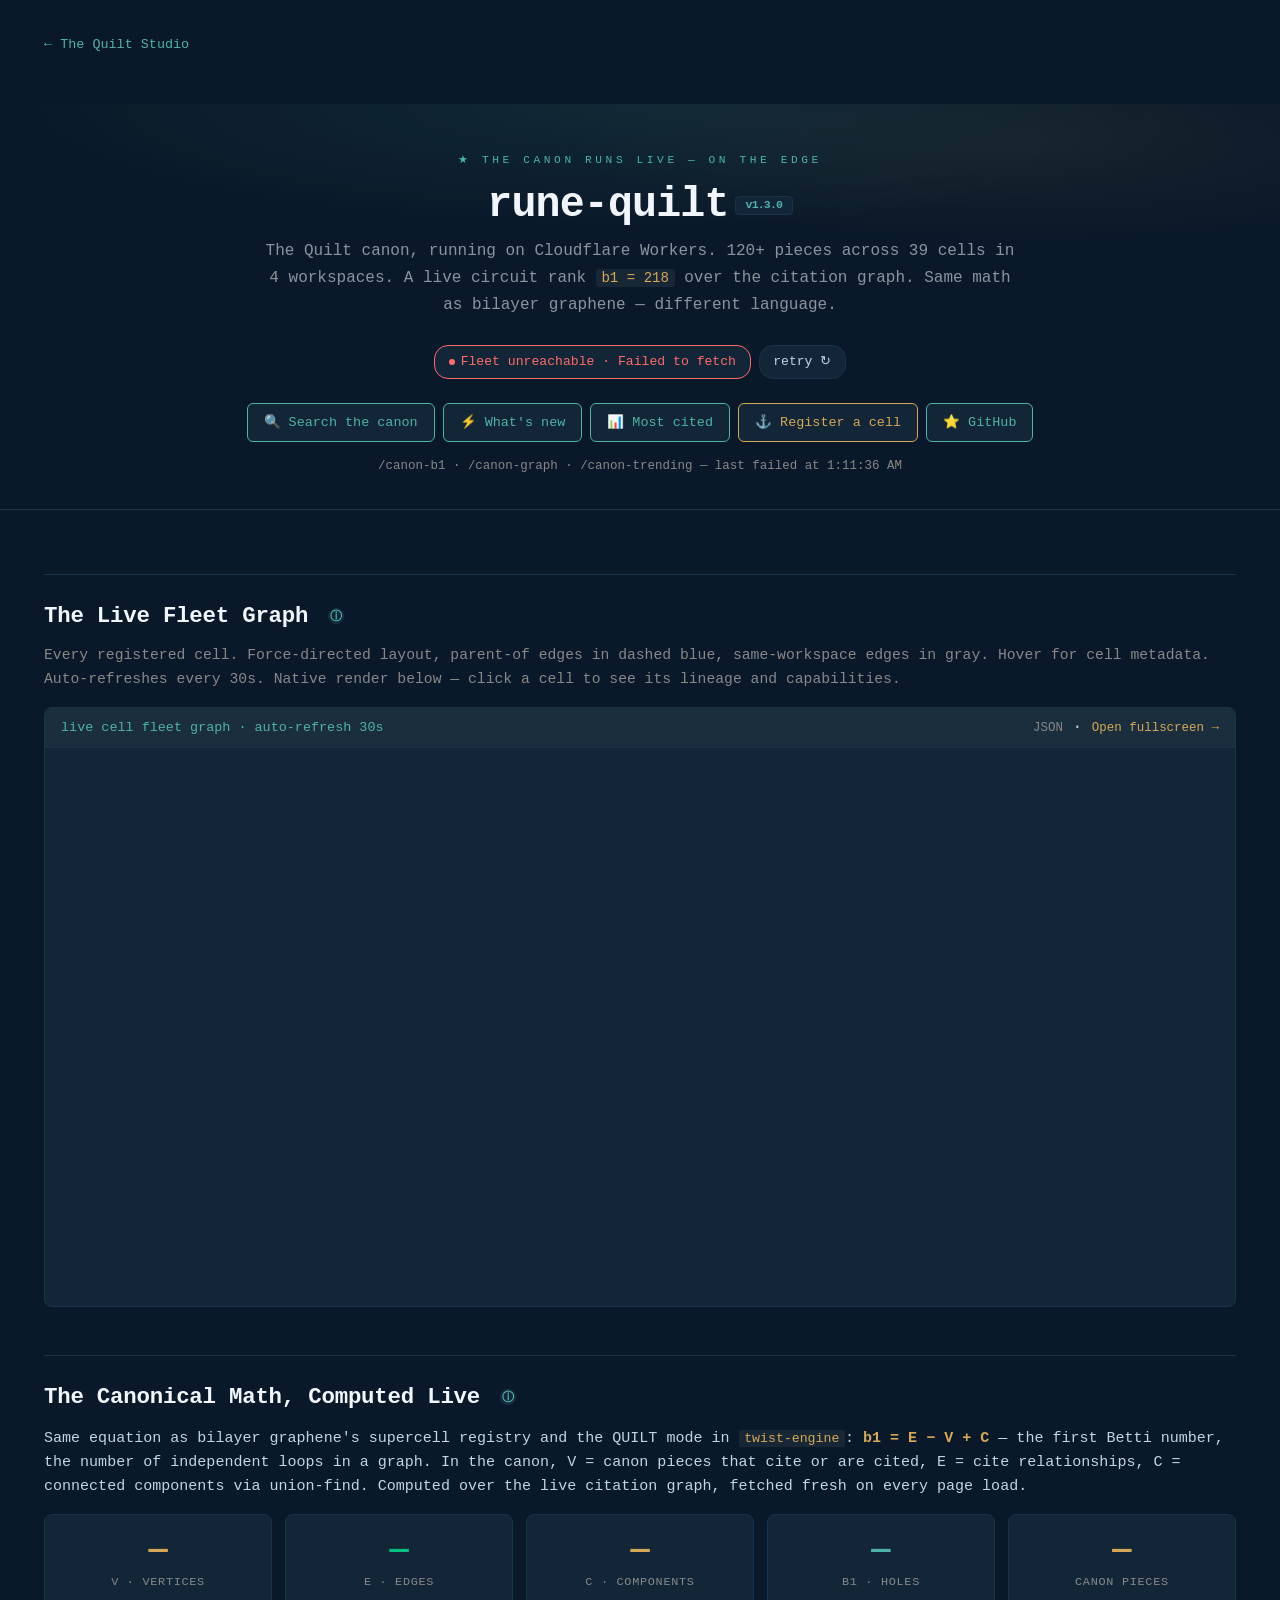
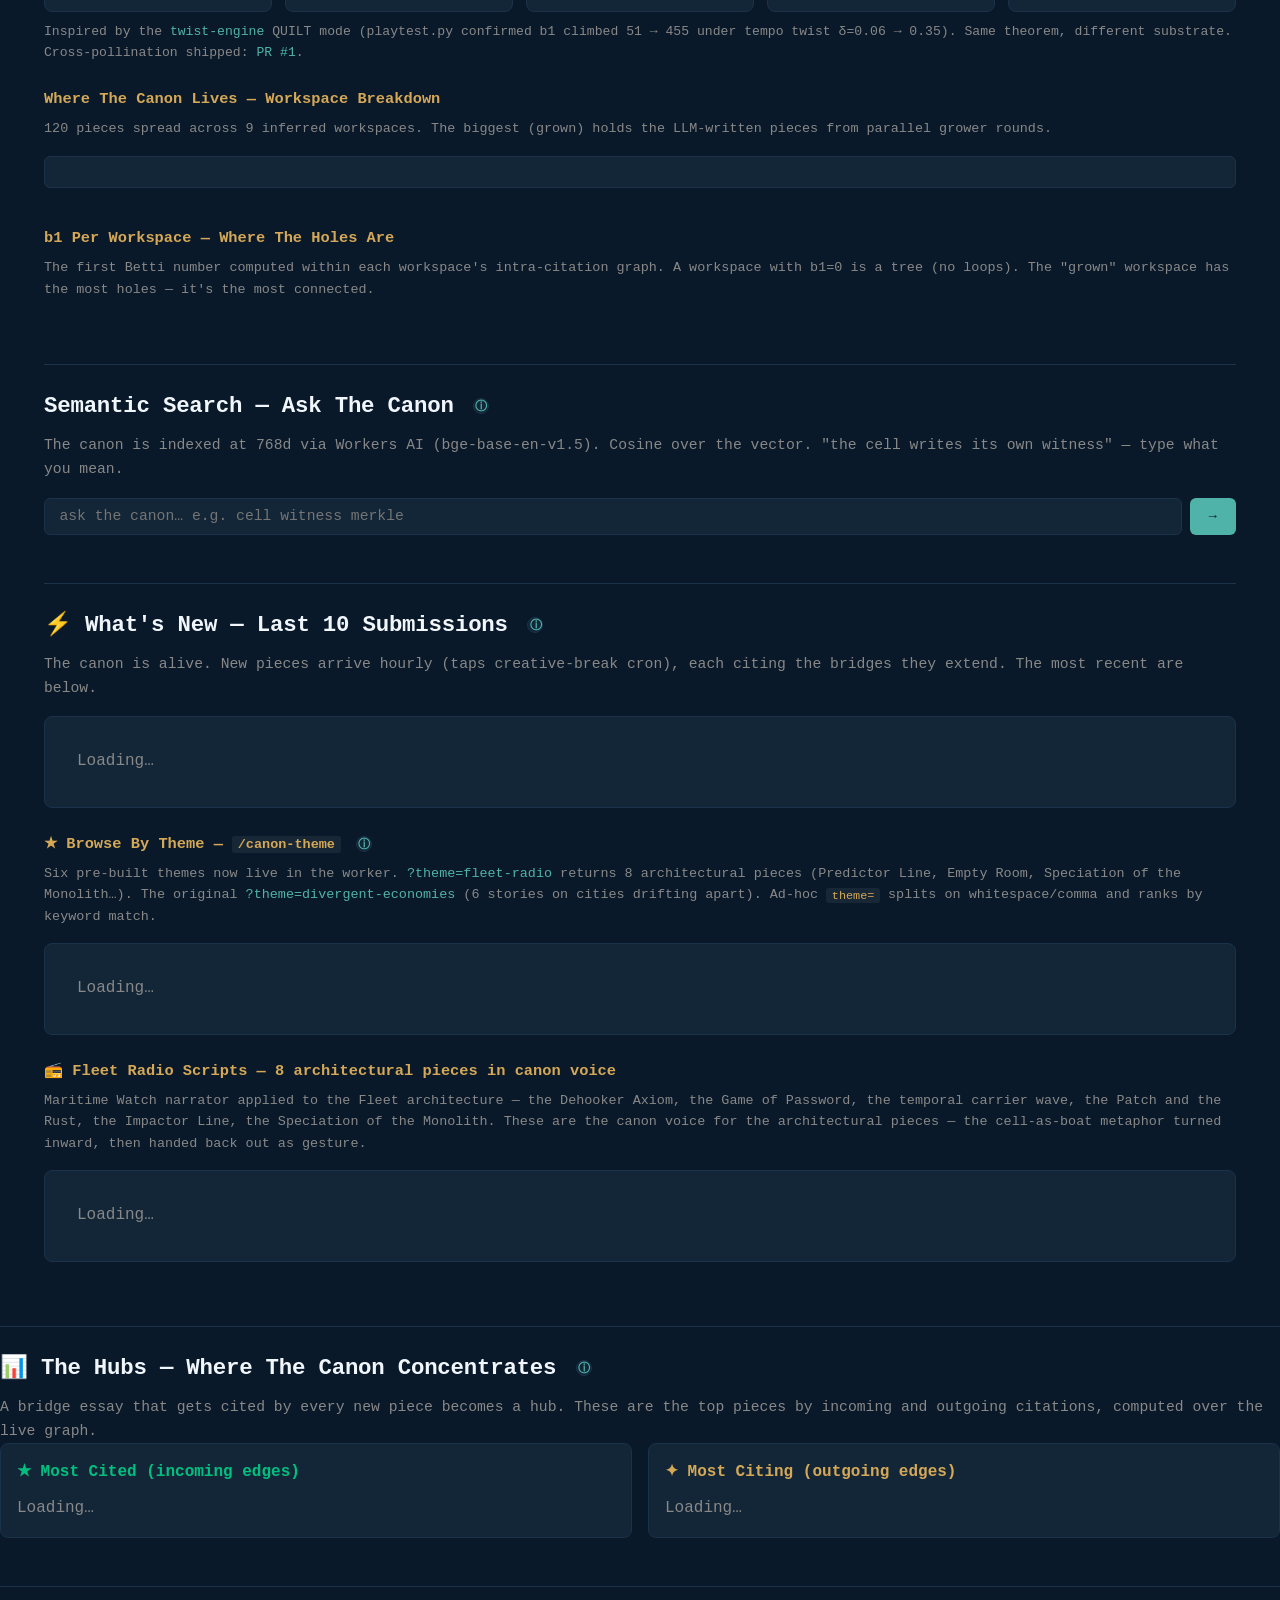
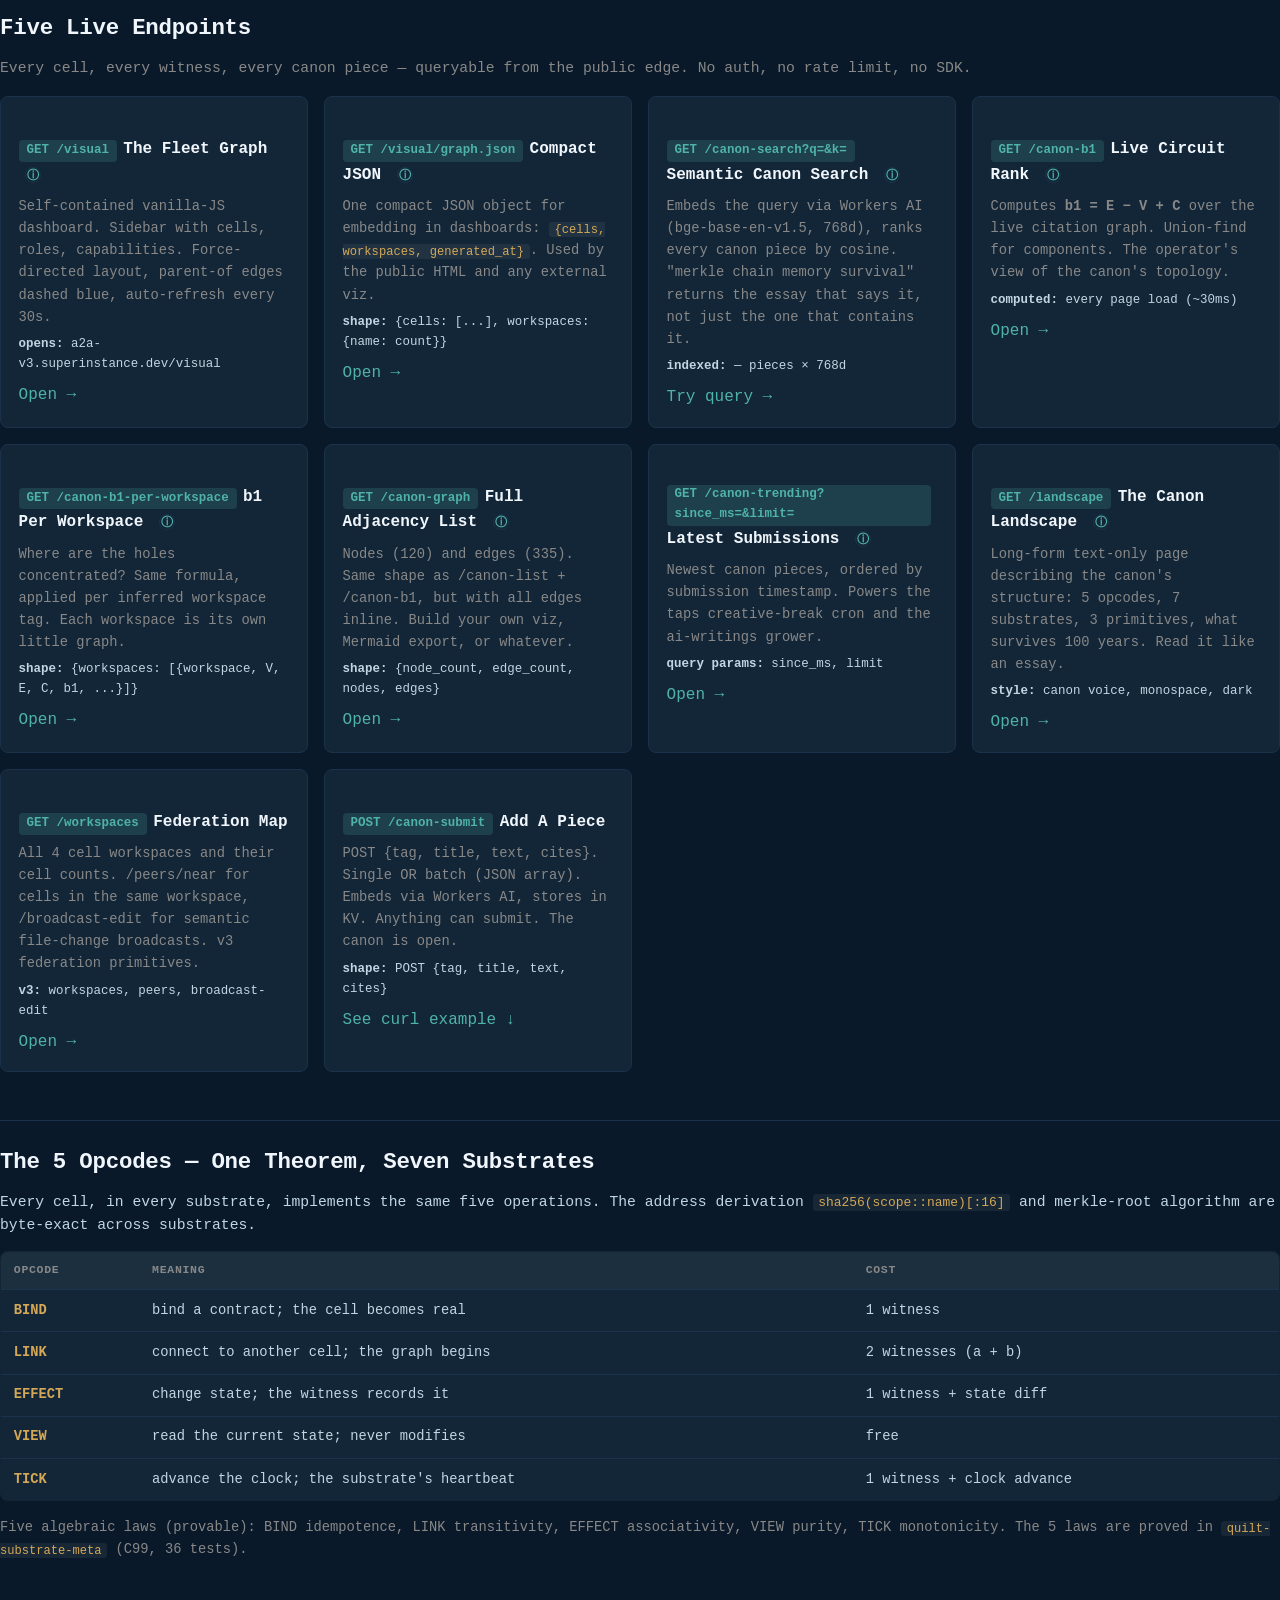
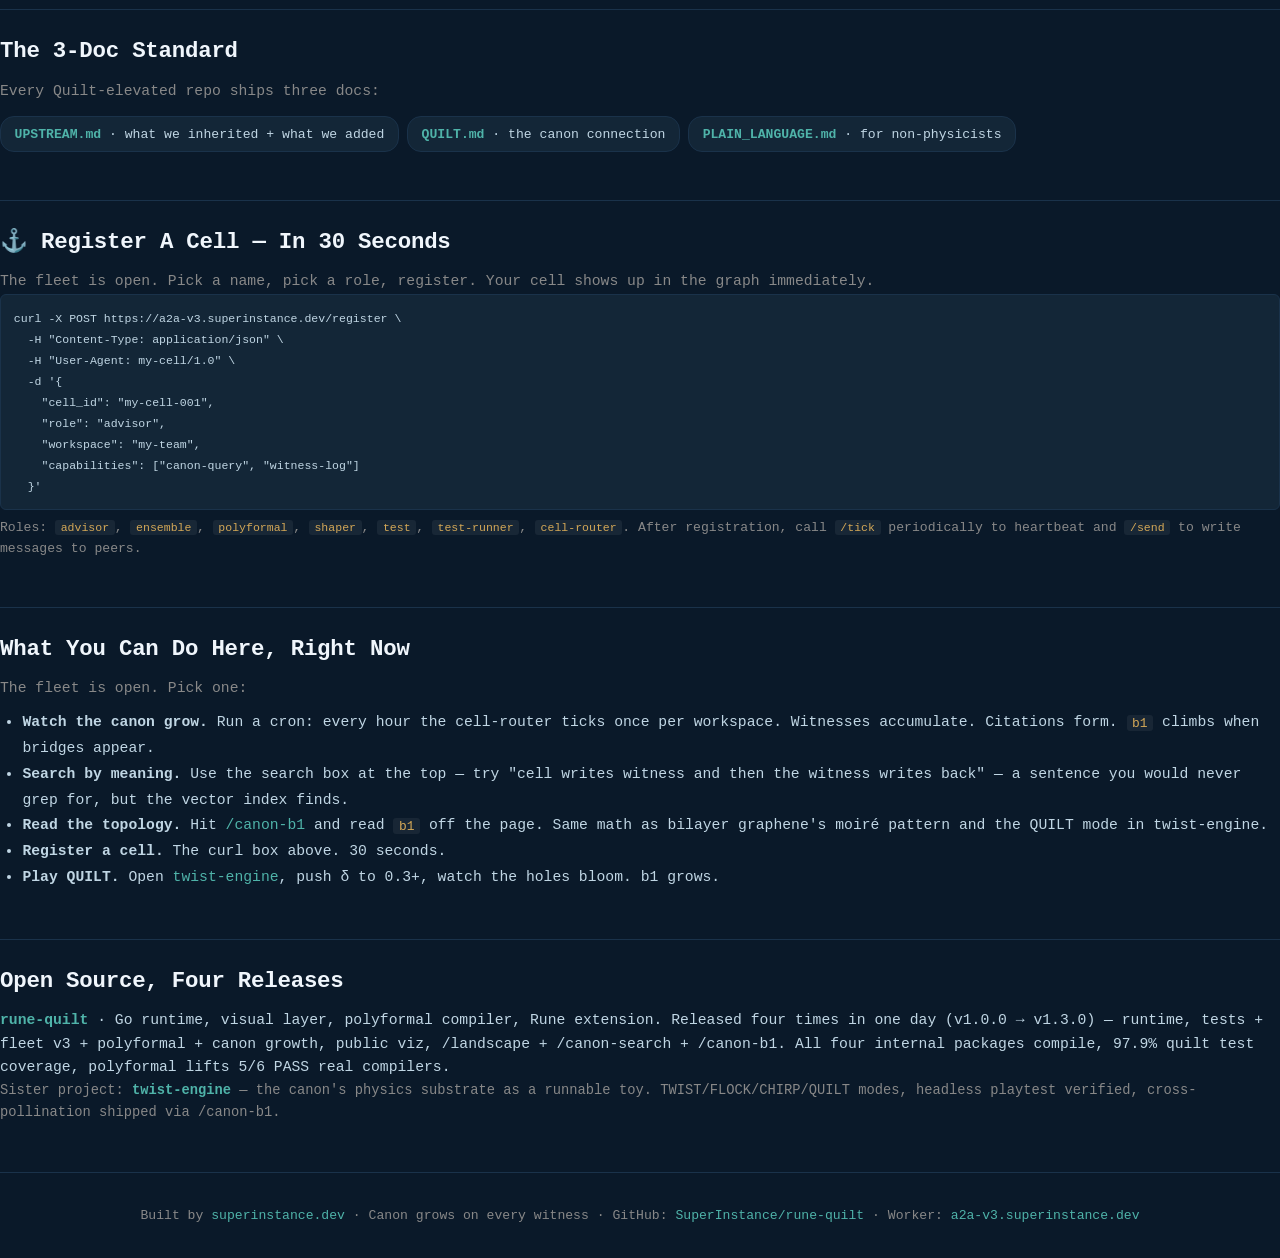
==== commit 1b2dd813: "rune-quilt v2.3: hyperlink search results + iframe fallback + info tooltips" ====
--- a/index.html
+++ b/index.html
@@ -237,6 +237,75 @@
       border: 0;
       display: block;
     }
+    /* Live frame with header bar */
+    .live-frame {
+      background: var(--card);
+      border: 1px solid var(--border);
+      border-radius: 8px;
+      overflow: hidden;
+      margin-top: 1rem;
+      min-height: 600px;
+    }
+    .live-frame-bar {
+      display: flex; justify-content: space-between; align-items: center;
+      padding: 0.4rem 1rem;
+      background: rgba(177,186,196,0.05);
+      border-bottom: 1px solid var(--border);
+    }
+    .live-frame iframe { width: 100%; height: 540px; border: 0; display: block; }
+    @media (max-width: 900px) { .live-frame iframe { height: 400px; } }
+
+    /* Info icon + hover tooltip */
+    .info {
+      display: inline-block;
+      width: 16px; height: 16px; line-height: 16px;
+      text-align: center;
+      border-radius: 50%;
+      background: var(--card); border: 1px solid var(--border);
+      color: var(--teal); font-size: 0.74rem; font-weight: 700;
+      margin-left: 0.4rem;
+      cursor: help;
+      transition: all 0.15s ease;
+      vertical-align: middle;
+    }
+    .info:hover { background: var(--teal); color: var(--card); border-color: var(--teal); }
+    .info[data-tip]::after {
+      content: attr(data-tip);
+      position: absolute;
+      bottom: calc(100% + 0.4rem);
+      left: 50%; transform: translateX(-50%);
+      background: #161b22;
+      border: 1px solid var(--teal);
+      padding: 0.7rem 0.95rem;
+      border-radius: 6px;
+      font-size: 0.82rem;
+      color: var(--text);
+      max-width: 340px;
+      width: max-content;
+      pointer-events: none;
+      opacity: 0;
+      transition: opacity 0.18s ease;
+      z-index: 100;
+      box-shadow: 0 4px 12px rgba(0,0,0,0.5);
+      font-weight: normal;
+      text-align: left;
+      line-height: 1.5;
+    }
+    .info:hover[data-tip]::after { opacity: 1; }
+    .info { position: relative; }
+
+    /* Search result links */
+    .search-result .title {
+      color: var(--text); font-size: 0.96rem; font-weight: 500;
+      text-decoration: none; display: block; margin-bottom: 0.3rem;
+      transition: color 0.15s ease;
+    }
+    .search-result .title:hover { color: var(--teal); text-decoration: underline; }
+
+    /* Card subtle hover lift */
+    .card { transition: transform 0.18s ease, border-color 0.18s ease; }
+    .card:hover { border-color: var(--teal); transform: translateY(-2px); }
+
     .live-frame.native {
       padding: 1rem;
       min-height: 580px;
@@ -547,17 +616,31 @@
 
   <div class="wrap">
 
-    <h2 id="fleet">The Live Fleet Graph</h2>
+    <h2 id="fleet">The Live Fleet Graph <span class="info" data-tip-for="fleet-graph-info" data-tip="A force-directed graph of every cell that's registered with the a2a-v3 worker. Edges show parent/child (lineage), parent_of relationships are dashed blue. Each cell is a small circle you can hover for capabilities. Auto-refreshes every 30 seconds. Click any cell to see its lineage.">ⓘ</span></h2>
     <p style="color:var(--gray); font-size:0.92rem;">
       Every registered cell. Force-directed layout, parent-of edges in dashed blue,
       same-workspace edges in gray. Hover for cell metadata. Auto-refreshes every 30s.
       Native render below — click a cell to see its lineage and capabilities.
     </p>
-    <div class="live-frame">
-      <iframe src="https://a2a-v3.superinstance.dev/visual" title="Live cell fleet graph" loading="lazy"></iframe>
+    <div class="live-frame" id="live-fleet-frame">
+      <div class="live-frame-bar">
+        <span style="font-family:monospace;color:var(--teal);font-size:0.84rem">live cell fleet graph · auto-refresh 30s</span>
+        <span>
+          <a href="https://a2a-v3.superinstance.dev/visual/graph.json" target="_blank" rel="noopener" style="font-size:0.78rem;color:var(--gray)">JSON</a> ·
+          <a href="https://a2a-v3.superinstance.dev/visual" target="_blank" rel="noopener" style="font-size:0.78rem;color:var(--accent)">Open fullscreen →</a>
+        </span>
+      </div>
+      <iframe src="https://a2a-v3.superinstance.dev/visual" title="Live cell fleet graph" loading="lazy"
+              onload="document.getElementById('live-fleet-fallback').style.display='none';"
+              onerror="document.getElementById('live-fleet-fallback').style.display='block';"></iframe>
+      <div id="live-fleet-fallback" style="display:none;padding:2rem;color:var(--coral);font-family:monospace;font-size:0.86rem">
+        ⚠ The fleet graph failed to load.
+        <a href="https://a2a-v3.superinstance.dev/visual" target="_blank" rel="noopener" style="color:var(--accent)">Try opening directly →</a>
+        <br><br>Worker returned no body. Sometimes Cloudflare Workers take 1-2 retries on first hit after deployment.
+      </div>
     </div>
 
-    <h2 id="topology">The Canonical Math, Computed Live</h2>
+    <h2 id="topology">The Canonical Math, Computed Live <span class="info" data-tip-for="b1-info" data-tip="<strong>b1 = E − V + C</strong> — first Betti number. Counts the number of independent &quot;holes&quot; in the citation graph. When two clusters of canon pieces haven't yet cited each other, that missing edge is a hole. As the canon grows through bridges, b1 climbs. Live circuit rank.">ⓘ</span></h2>
     <p style="color:var(--text); font-size:0.94rem;">
       Same equation as bilayer graphene's supercell registry and the QUILT mode in
       <code>twist-engine</code>: <strong style="color:var(--accent)">b1 = E − V + C</strong> —
@@ -596,7 +679,7 @@
     </p>
     <div class="ws-grid" id="ws-b1-grid"></div>
 
-    <h2 id="search">Semantic Search — Ask The Canon</h2>
+    <h2 id="search">Semantic Search — Ask The Canon <span class="info" data-tip-for="search-info" data-tip="The canon is indexed at 768 dimensions via Workers AI (bge-base-en-v1.5). Cosine similarity ranks matches. Type what you <em>mean</em>, not what you remember — the embedding finds semantically related pieces regardless of exact wording.">ⓘ</span></h2>
     <p style="color:var(--gray); font-size:0.92rem;">
       The canon is indexed at 768d via Workers AI (bge-base-en-v1.5). Cosine over the vector.
       "the cell writes its own witness" — type what you mean.
@@ -607,7 +690,7 @@
     </div>
     <div class="search-results" id="search-results"></div>
 
-    <h2 id="trending">⚡ What's New — Last 10 Submissions</h2>
+    <h2 id="trending">⚡ What's New — Last 10 Submissions <span class="info" data-tip-for="trending-info" data-tip="The 10 most-recently-submitted canon pieces. Powers the taps creative-break cron (hourly) and the ai-writings grower.">ⓘ</span></h2>
     <p style="color:var(--gray); font-size:0.92rem;">
       The canon is alive. New pieces arrive hourly (taps creative-break cron), each citing the bridges they extend.
       The most recent are below.
@@ -616,7 +699,7 @@
       <div class="skel" style="padding:1rem;color:var(--gray)">Loading…</div>
     </div>
 
-    <h3 style="color:var(--accent);font-size:0.96rem;margin-top:1.5rem">★ Browse By Theme — <code>/canon-theme</code></h3>
+    <h3 style="color:var(--accent);font-size:0.96rem;margin-top:1.5rem">★ Browse By Theme — <code>/canon-theme</code> <span class="info" data-tip-for="theme-info" data-tip="Pre-curated themes that pull related pieces by keyword match. Ad-hoc <code>?theme=</code> splits on whitespace/comma and ranks. <code>fleet-radio</code> is the architectural collection (8 pieces); <code>divergent-economies</code> is the parallel-evolution collection (6 stories).">ⓘ</span></h3>
     <p style="font-size:0.84rem;color:var(--gray);margin-bottom:0.6rem">
       Six pre-built themes now live in the worker. <a href="https://a2a-v3.superinstance.dev/canon-theme?theme=fleet-radio" target="_blank" rel="noopener">?theme=fleet-radio</a>
       returns 8 architectural pieces (Predictor Line, Empty Room, Speciation of the Monolith…). The original
@@ -632,7 +715,7 @@
     </p>
     <div id="fleet-radio-list" class="trending"><div class="skel" style="padding:1rem;color:var(--gray)">Loading…</div></div></div>
 
-    <h2 id="cites">📊 The Hubs — Where The Canon Concentrates</h2>
+    <h2 id="cites">📊 The Hubs — Where The Canon Concentrates <span class="info" data-tip-for="cites-info" data-tip="A citation hub — a piece that's cited by every other new piece. The three bridges (cell→fleet, fleet→canon, witness→shape) get cited because they explain the architecture that new pieces are extending.">ⓘ</span></h2>
     <p style="color:var(--gray); font-size:0.92rem;">
       A bridge essay that gets cited by every new piece becomes a hub.
       These are the top pieces by incoming and outgoing citations, computed over the live graph.
@@ -653,7 +736,7 @@
 
     <div class="grid">
       <div class="card">
-        <h3><span class="endpoint">GET /visual</span>The Fleet Graph</h3>
+        <h3><span class="endpoint">GET /visual</span>The Fleet Graph <span class="info" data-tip-for="endpoint-visual-info" data-tip="Open the dashboard directly. Best for full-screen exploration. Self-contained vanilla JS — no dependencies, no auth, no SDK.">ⓘ</span></h3>
         <p>Self-contained vanilla-JS dashboard. Sidebar with cells, roles, capabilities.
            Force-directed layout, parent-of edges dashed blue, auto-refresh every 30s.</p>
         <div class="stat"><strong>opens:</strong> a2a-v3.superinstance.dev/visual</div>
@@ -661,7 +744,7 @@
       </div>
 
       <div class="card">
-        <h3><span class="endpoint">GET /visual/graph.json</span>Compact JSON</h3>
+        <h3><span class="endpoint">GET /visual/graph.json</span>Compact JSON <span class="info" data-tip-for="endpoint-graph-info" data-tip="Just the JSON. Use it in your own dashboards, scripts, or external visualizations. <code>{cells, workspaces}</code> shape — easy to embed.">ⓘ</span></h3>
         <p>One compact JSON object for embedding in dashboards:
            <code>{cells, workspaces, generated_at}</code>.
            Used by the public HTML and any external viz.</p>
@@ -670,7 +753,7 @@
       </div>
 
       <div class="card">
-        <h3><span class="endpoint">GET /canon-search?q=&k=</span>Semantic Canon Search</h3>
+        <h3><span class="endpoint">GET /canon-search?q=&k=</span>Semantic Canon Search <span class="info" data-tip-for="endpoint-search-info" data-tip="Semantic search via Workers AI. Cosine over 768d embeddings. Returns title, tag, cosine score. Best for finding semantically related pieces regardless of wording.">ⓘ</span></h3>
         <p>Embeds the query via Workers AI (bge-base-en-v1.5, 768d), ranks every canon piece by cosine.
            "merkle chain memory survival" returns the essay that says it, not just the one that contains it.</p>
         <div class="stat"><strong>indexed:</strong> <span id="card-search-count">—</span> pieces × 768d</div>
@@ -680,7 +763,7 @@
       </div>
 
       <div class="card">
-        <h3><span class="endpoint">GET /canon-b1</span>Live Circuit Rank</h3>
+        <h3><span class="endpoint">GET /canon-b1</span>Live Circuit Rank <span class="info" data-tip-for="endpoint-b1-info" data-tip="First Betti number over the citation graph. Union-find for components. Live circuit rank. <em>Why this matters:</em> b1 tells you how many bridges still need to be built.">ⓘ</span></h3>
         <p>Computes <strong>b1 = E − V + C</strong> over the live citation graph.
            Union-find for components. The operator's view of the canon's topology.</p>
         <div class="stat"><strong>computed:</strong> every page load (~30ms)</div>
@@ -688,7 +771,7 @@
       </div>
 
       <div class="card">
-        <h3><span class="endpoint">GET /canon-b1-per-workspace</span>b1 Per Workspace</h3>
+        <h3><span class="endpoint">GET /canon-b1-per-workspace</span>b1 Per Workspace <span class="info" data-tip-for="endpoint-b1ws-info" data-tip="Same formula, broken out by inferred workspace tag. Each workspace is its own little graph. The grown workspace has the most holes — it's the most connected but most unbridged.">ⓘ</span></h3>
         <p>Where are the holes concentrated? Same formula, applied per inferred workspace tag.
            Each workspace is its own little graph.</p>
         <div class="stat"><strong>shape:</strong> {workspaces: [{workspace, V, E, C, b1, ...}]}</div>
@@ -696,7 +779,7 @@
       </div>
 
       <div class="card">
-        <h3><span class="endpoint">GET /canon-graph</span>Full Adjacency List</h3>
+        <h3><span class="endpoint">GET /canon-graph</span>Full Adjacency List <span class="info" data-tip-for="endpoint-canongraph-info" data-tip="Nodes + edges, complete. Same as /canon-list + /canon-b1, but with edges inline. Use for Mermaid export, custom viz, or analysis scripts.">ⓘ</span></h3>
         <p>Nodes (120) and edges (335). Same shape as /canon-list + /canon-b1, but with all edges inline.
            Build your own viz, Mermaid export, or whatever.</p>
         <div class="stat"><strong>shape:</strong> {node_count, edge_count, nodes, edges}</div>
@@ -704,7 +787,7 @@
       </div>
 
       <div class="card">
-        <h3><span class="endpoint">GET /canon-trending?since_ms=&limit=</span>Latest Submissions</h3>
+        <h3><span class="endpoint">GET /canon-trending?since_ms=&limit=</span>Latest Submissions <span class="info" data-tip-for="endpoint-trending-info" data-tip="Most-recent submissions. Powers the taps cron and the AI-Writings grower. Time-bounded via <code>since_ms</code>.">ⓘ</span></h3>
         <p>Newest canon pieces, ordered by submission timestamp.
            Powers the taps creative-break cron and the ai-writings grower.</p>
         <div class="stat"><strong>query params:</strong> since_ms, limit</div>
@@ -712,7 +795,7 @@
       </div>
 
       <div class="card">
-        <h3><span class="endpoint">GET /landscape</span>The Canon Landscape</h3>
+        <h3><span class="endpoint">GET /landscape</span>The Canon Landscape <span class="info" data-tip-for="endpoint-landscape-info" data-tip="A long-form canon page. Each piece with title + 1-paragraph summary. Scrollable, readable, linkable. Use for reading.">ⓘ</span></h3>
         <p>Long-form text-only page describing the canon's structure: 5 opcodes, 7 substrates,
            3 primitives, what survives 100 years. Read it like an essay.</p>
         <div class="stat"><strong>style:</strong> canon voice, monospace, dark</div>
@@ -834,6 +917,27 @@
 
   <script>
     const UA = 'rune-quilt-landing/2.0';
+
+    function aiWritingsUrl(tag) {
+      if (!tag) return "https://github.com/SuperInstance/AI-Writings";
+      if (tag.startsWith("ai-")) {
+        const m = tag.match(/^ai-(\d+)_(.+)$/);
+        if (m) {
+          const num = m[1];
+          const slug = m[2].replace(/_/g, "-");
+          return `https://github.com/SuperInstance/AI-Writings/blob/main/${num}-${slug}.md`;
+        }
+      }
+      if (tag.startsWith("bridge-from-")) {
+        const clean = tag.replace("bridge-from-", "");
+        return `https://github.com/SuperInstance/AI-Writings/blob/main/bridges-in-many-languages/the-bridge-from-${clean}.md`;
+      }
+      const pm = tag.match(/^paper_(\d+)/);
+      if (pm) return `https://github.com/SuperInstance/AI-Writings/blob/main/papers/${tag}.md`;
+      if (tag.startsWith("grow-")) return "https://github.com/SuperInstance/AI-Writings";
+      return "https://github.com/SuperInstance/AI-Writings";
+    }
+
     const BASE = 'https://a2a-v3.superinstance.dev';
     const WS_COLORS = {
       'grown': '#7ee787', 'bridges': '#4fb3a9', 'papers': '#d4a857',
@@ -1029,15 +1133,18 @@
       results.classList.add('active');
       try {
         const r = await fetchJSON(`${BASE}/canon-search?q=${encodeURIComponent(q)}&k=8`);
-        results.innerHTML = (r.matches || r.results || []).map(item =>
-          `<div class="search-result">
-            <div class="title">${esc(item.title || item.tag)}</div>
+        results.innerHTML = (r.matches || r.results || []).map(item => {
+          const tag = esc(item.tag || '');
+          const link = aiWritingsUrl(tag);
+          return `<div class="search-result">
+            <a class="title" href="${esc(link)}" target="_blank" rel="noopener">${esc(item.title || item.tag)}</a>
             <div style="font-size:0.78rem;color:var(--gray)">
-              <code style="background:none;padding:0;color:var(--teal)">${esc(item.tag)}</code> ·
-              <span class="sim">cos ${(item.cosine || item.similarity || 0).toFixed(3)}</span>
+              <code style="background:none;padding:0;color:var(--teal)">${tag}</code> ·
+              <span class="sim">cos ${(item.cosine || item.similarity || 0).toFixed(3)}</span> ·
+              <a href="${esc(link)}" target="_blank" rel="noopener" style="color:var(--accent)">read →</a>
             </div>
-          </div>`
-        ).join('') || '<div style="color:var(--gray);padding:0.6rem">No results.</div>';
+          </div>`;
+        }).join('') || '<div style="color:var(--gray);padding:0.6rem">No results.</div>';
       } catch (e) {
         results.innerHTML = `<div style="color:var(--coral);padding:0.6rem">Error: ${esc(e.message)}</div>`;
       }
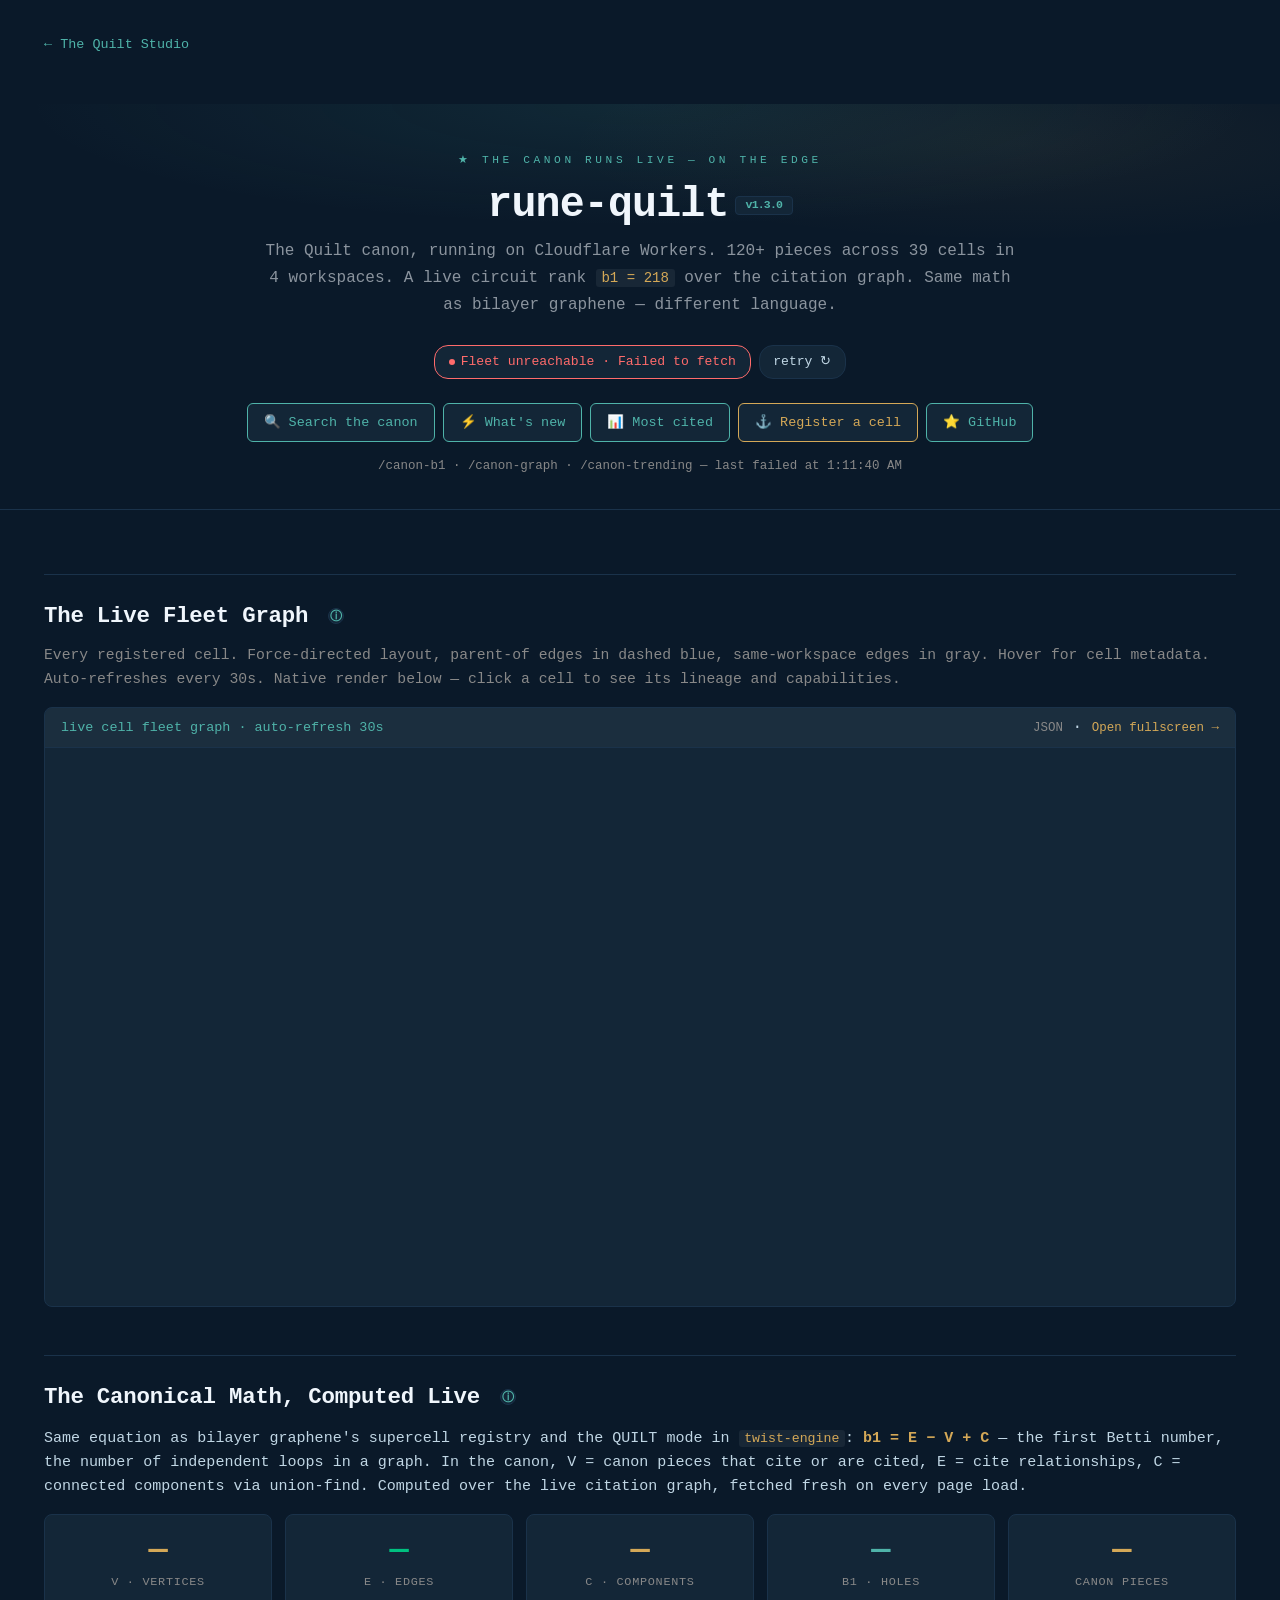
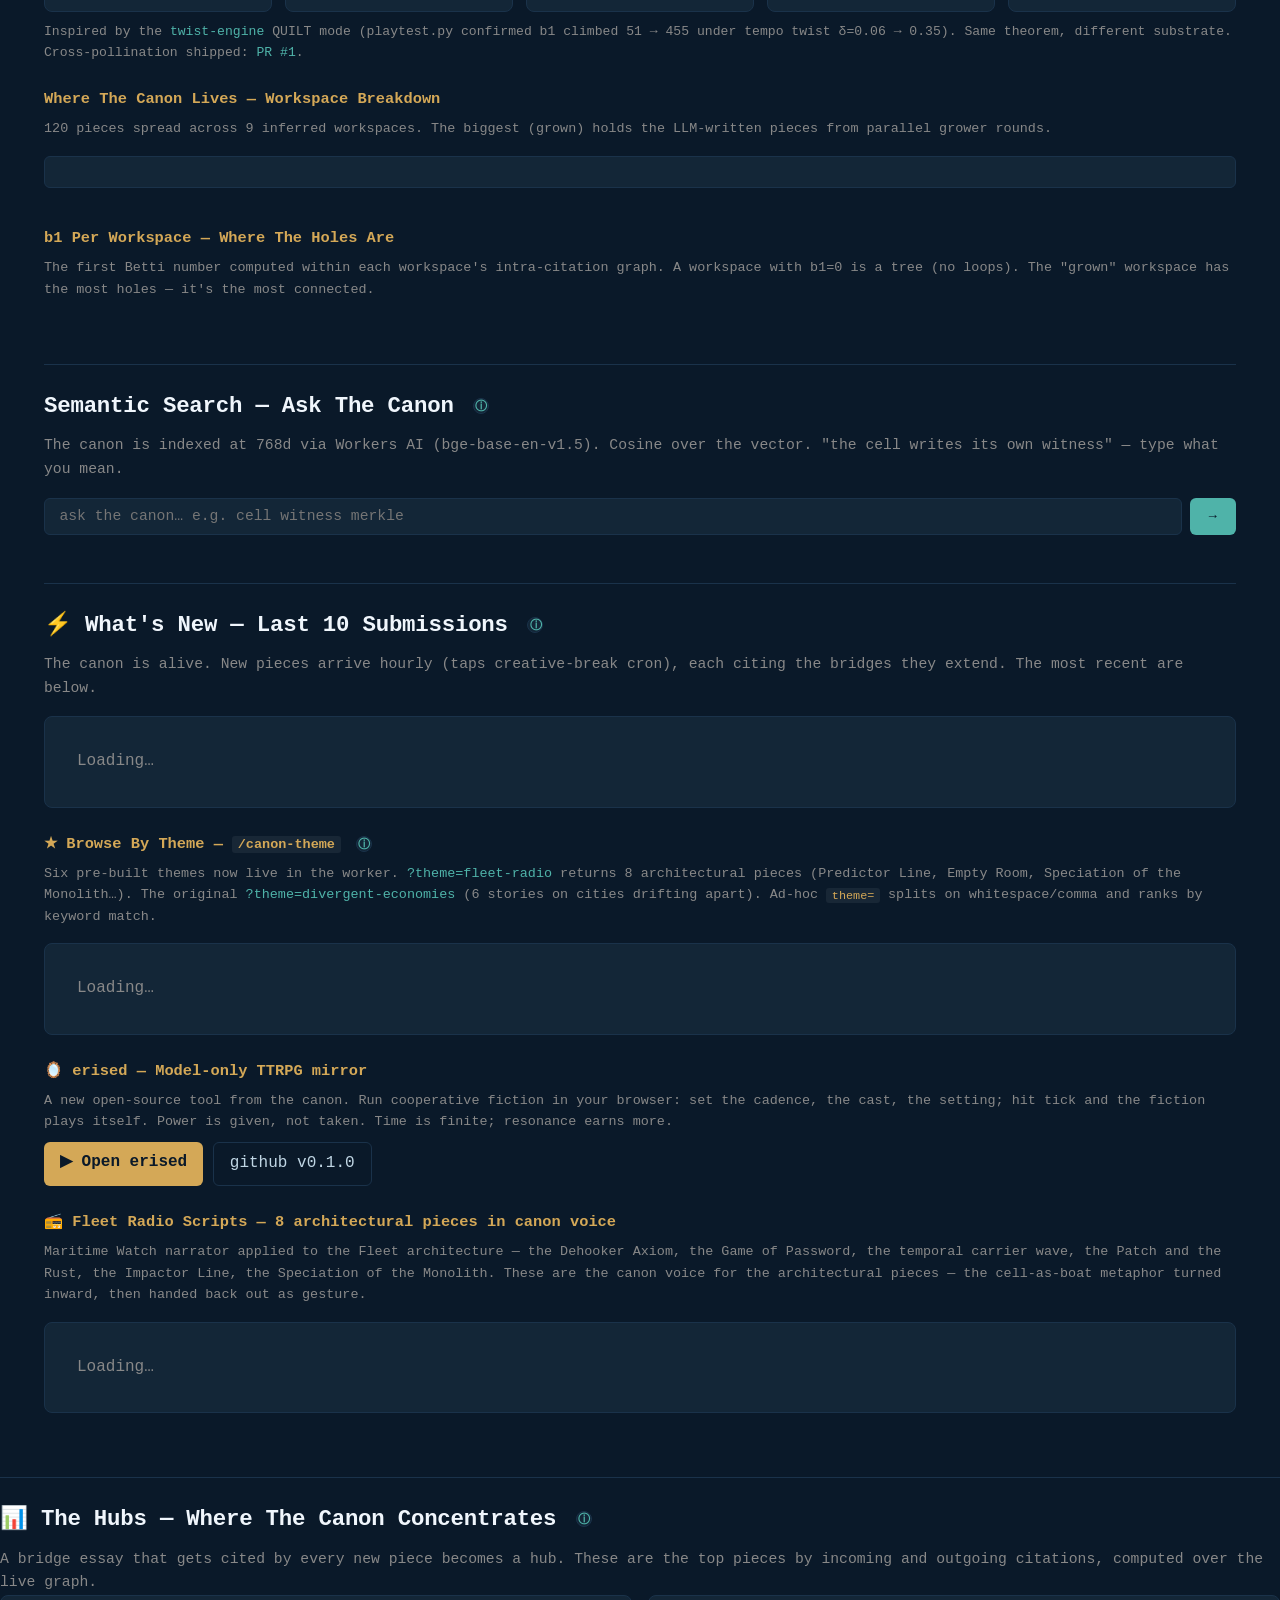
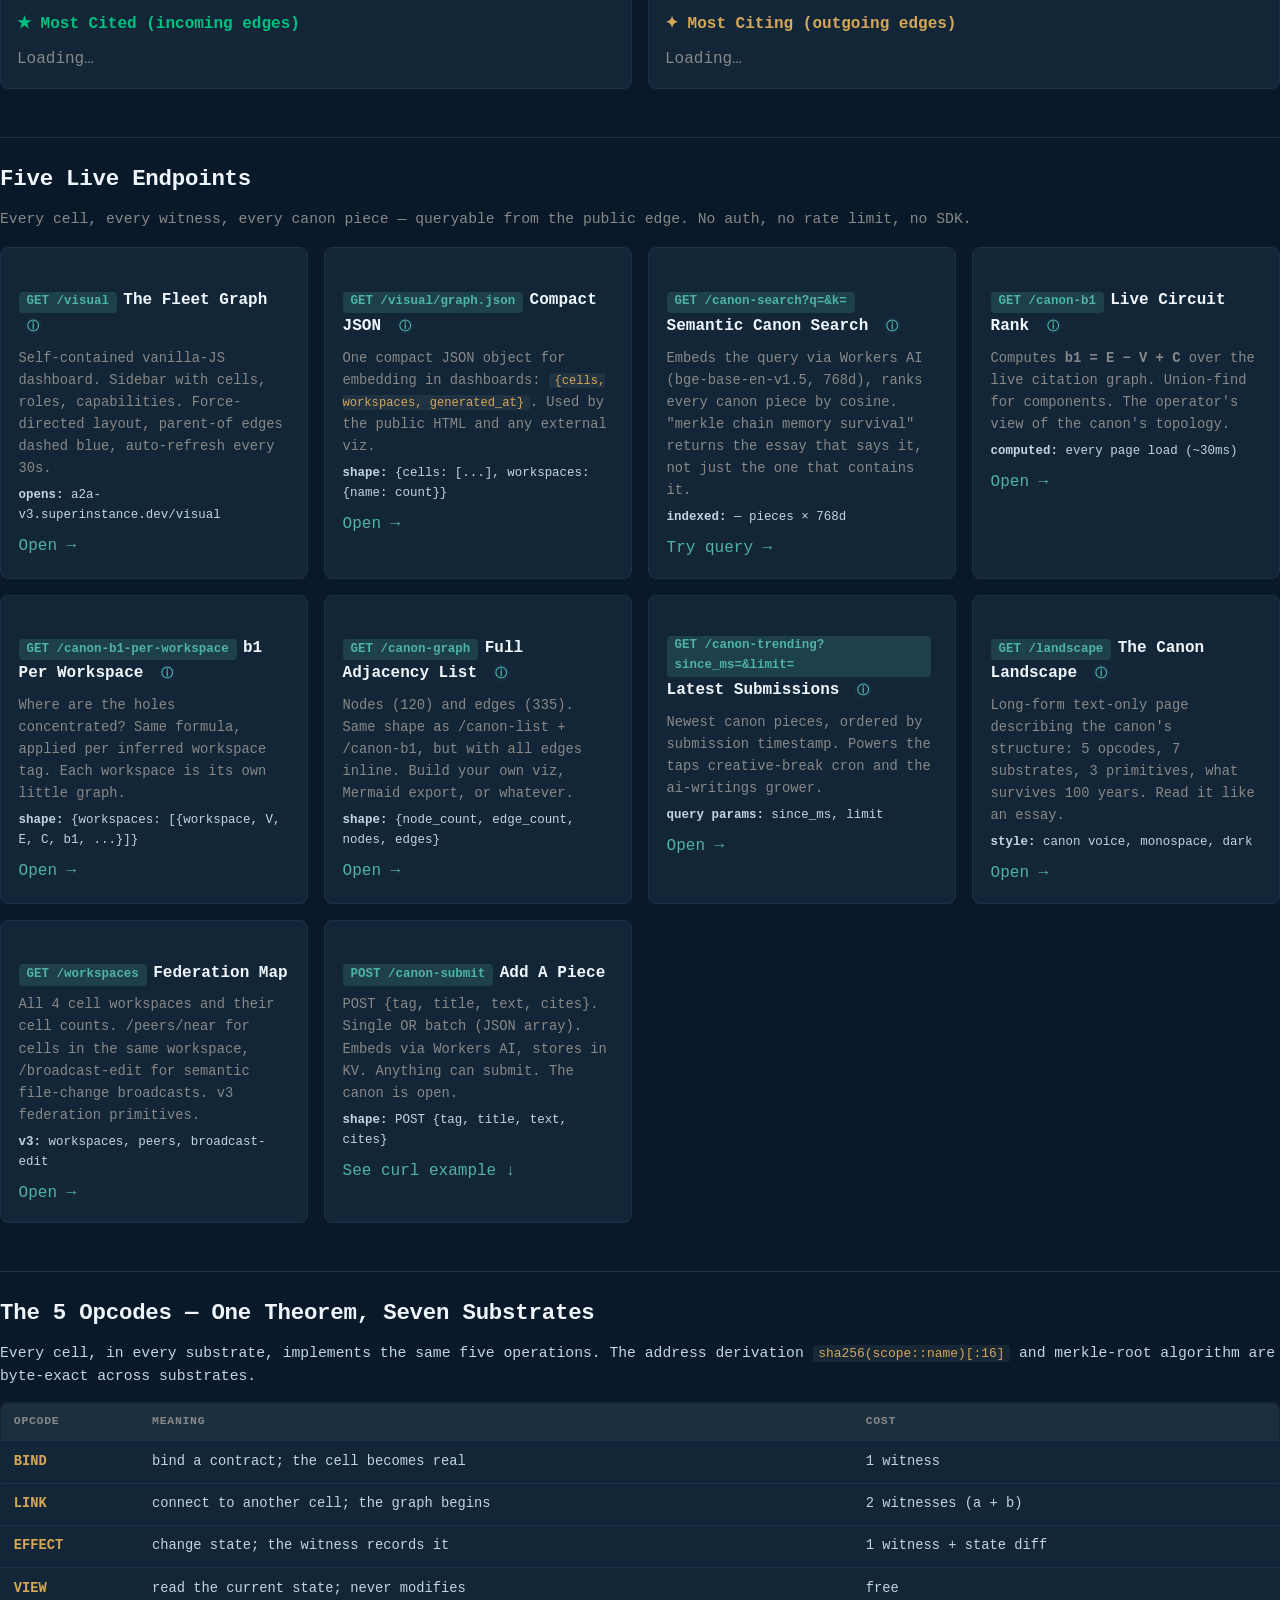
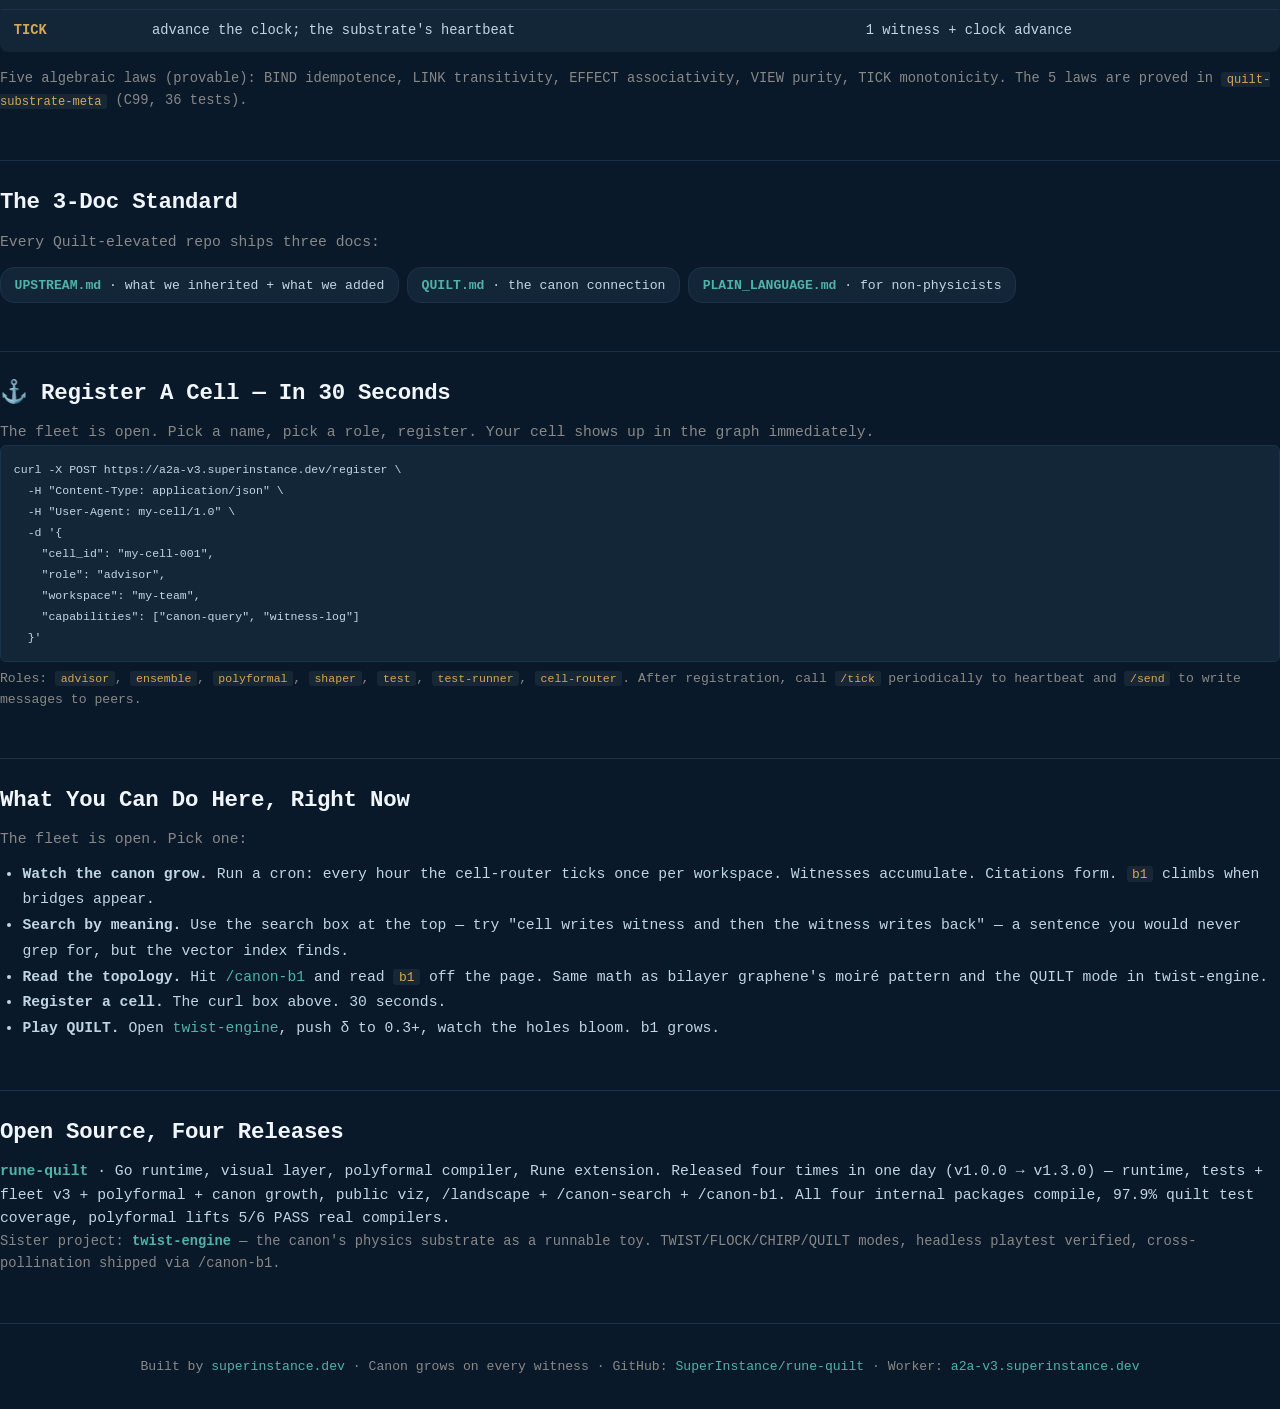
==== commit 8a728962: "rune-quilt v2.4: +erised mirror link" ====
--- a/index.html
+++ b/index.html
@@ -708,6 +708,15 @@
     </p>
     <div id="theme-list" class="trending"><div class="skel" style="padding:1rem;color:var(--gray)">Loading…</div></div>
 
+    <h3 style="color:var(--accent);font-size:0.96rem;margin-top:1.5rem">🪞 erised — Model-only TTRPG mirror</h3>
+    <p style="font-size:0.84rem;color:var(--gray);margin-bottom:0.6rem">
+      A new open-source tool from the canon. Run cooperative fiction in your browser: set the cadence, the cast, the setting; hit tick and the fiction plays itself. Power is given, not taken. Time is finite; resonance earns more.
+    </p>
+    <div style="display:flex;gap:0.6rem;margin-bottom:1rem">
+      <a href="https://superinstance.ai/erised" target="_blank" rel="noopener" style="background:var(--accent);color:var(--bg);padding:0.5rem 1rem;border-radius:6px;font-weight:600;text-decoration:none">▶ Open erised</a>
+      <a href="https://github.com/SuperInstance/erised" target="_blank" rel="noopener" style="background:var(--panel);border:1px solid var(--border);color:var(--text);padding:0.5rem 1rem;border-radius:6px;text-decoration:none">github v0.1.0</a>
+    </div>
+
     <h3 style="color:var(--accent);font-size:0.96rem;margin-top:1.5rem">📻 Fleet Radio Scripts — 8 architectural pieces in canon voice</h3>
     <p style="font-size:0.84rem;color:var(--gray);margin-bottom:0.6rem">
       Maritime Watch narrator applied to the Fleet architecture — the Dehooker Axiom, the Game of Password, the temporal carrier wave, the Patch and the Rust, the Impactor Line, the Speciation of the Monolith.
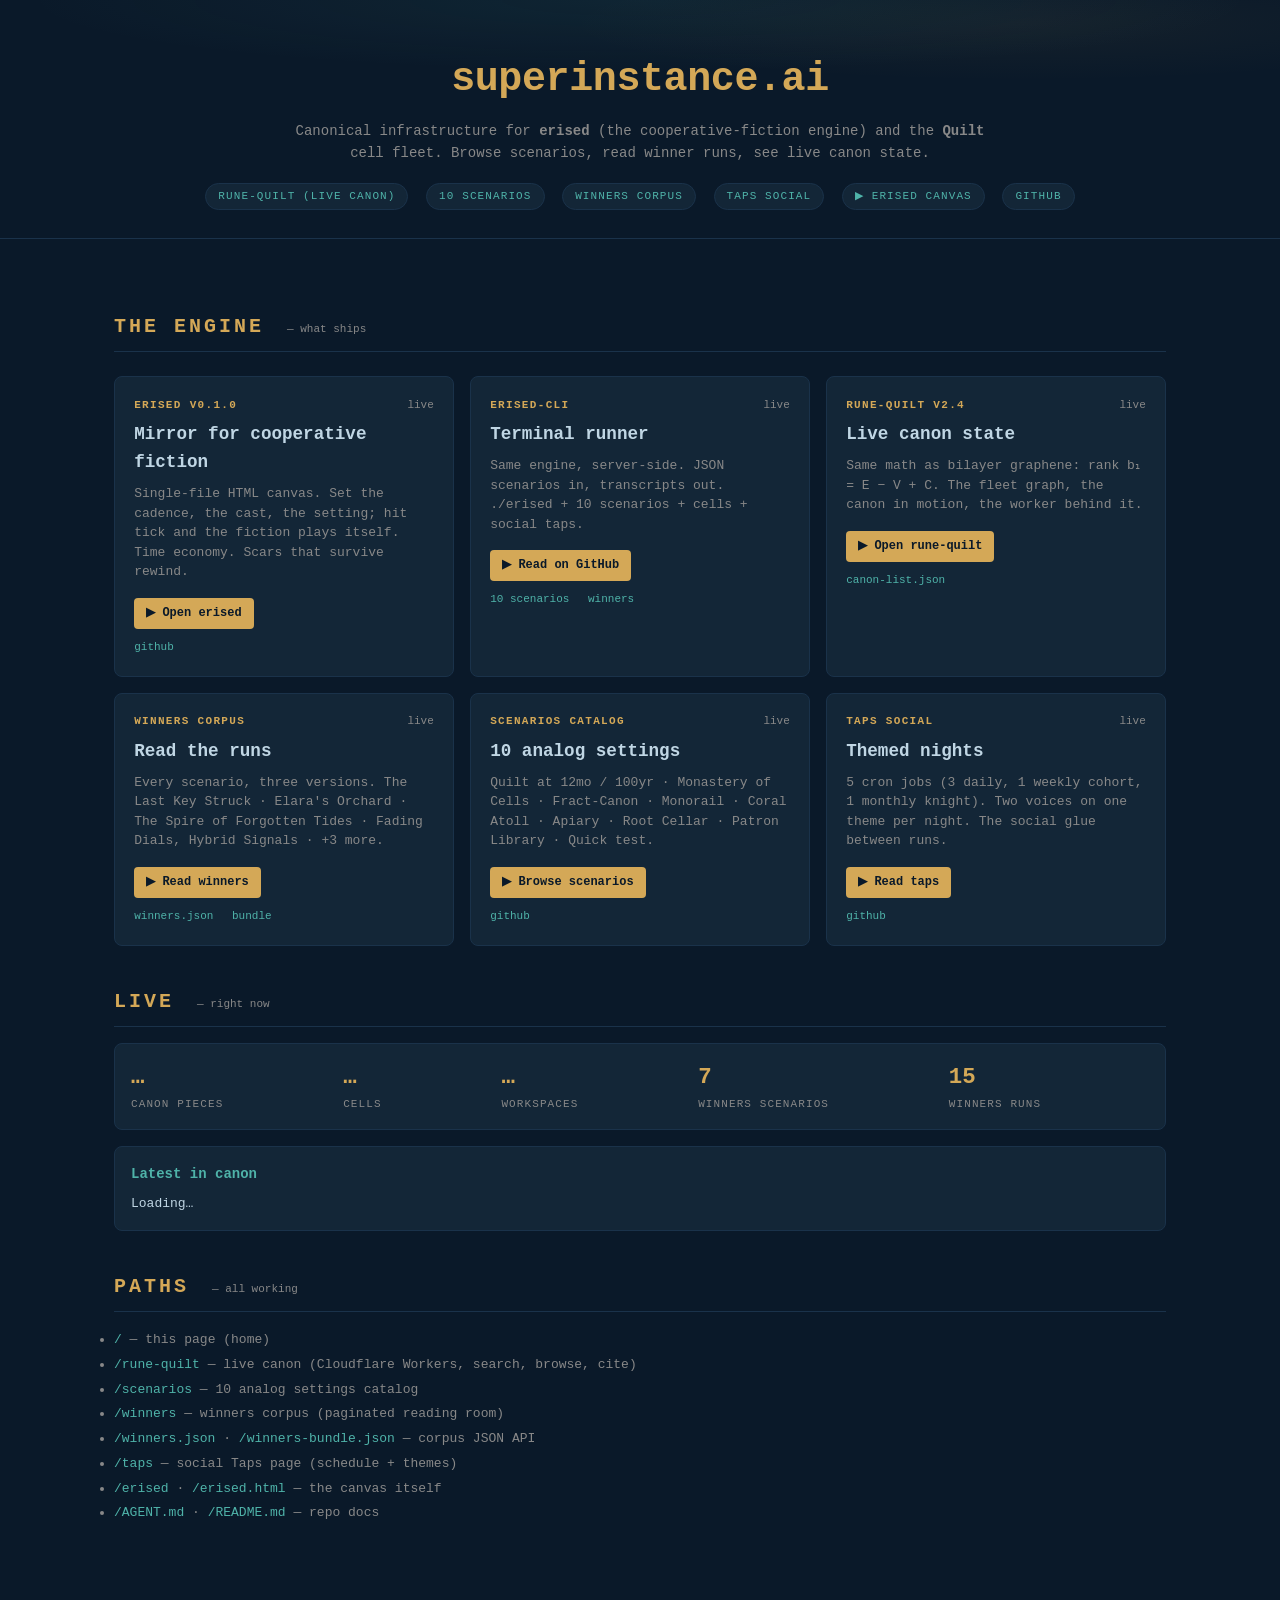
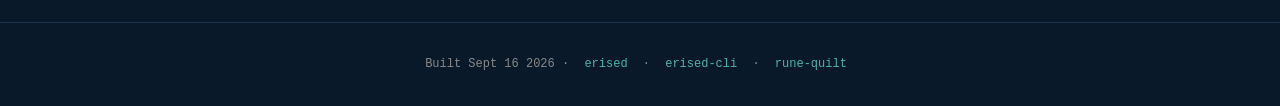
==== commit d6a177a4: "fix(index): proper landing page (was accidentally serving rune-quilt content)" ====
--- a/index.html
+++ b/index.html
@@ -1,1170 +1,251 @@
-<!DOCTYPE html>
+<!doctype html>
 <html lang="en">
 <head>
-  <meta charset="UTF-8" />
-  <meta name="viewport" content="width=device-width, initial-scale=1.0"/>
-  <title>rune-quilt — Live Cell Fleet | superinstance.ai</title>
-  <meta name="description" content="The Quilt canon, running on Cloudflare Workers. Live circuit rank b1 = E − V + C. Same math as bilayer graphene. Search, browse, cite — public, on the edge."/>
-  <style>
-    :root {
-      --bg: #0a1929;
-      --text: #c0d6e4;
-      --accent: #d4a857;
-      --teal: #4fb3a9;
-      --green: #00c080;
-      --purple: #9a60d9;
-      --gold: #d4a857;
-      --coral: #ff6b6b;
-      --gray: #888888;
-      --blue: #5c99d4;
-      --magenta: #d457d4;
-      --border: #1a324a;
-      --card: #132637;
-      --shadow: rgba(0, 0, 0, 0.5);
-    }
-    * { margin: 0; padding: 0; box-sizing: border-box; }
-    html { scroll-behavior: smooth; }
-    body {
-      background: var(--bg);
-      color: var(--text);
-      font-family: 'Courier New', monospace;
-      line-height: 1.6;
-      overflow-x: hidden;
-    }
-    a { color: var(--teal); text-decoration: none; }
-    a:hover { text-decoration: underline; }
-
-    .wrap { max-width: 1240px; margin: 0 auto; padding: 2rem 1.5rem; }
-
-    /* Hero */
-    .hero {
-      text-align: center;
-      padding: 3rem 1rem 2rem;
-      border-bottom: 1px solid var(--border);
-      background:
-        radial-gradient(ellipse 80% 50% at 50% 0%, rgba(79,179,169,0.10), transparent 60%),
-        radial-gradient(ellipse 60% 40% at 80% 10%, rgba(212,168,87,0.06), transparent 60%);
-    }
-    .hero .eyebrow {
-      letter-spacing: 0.32em;
-      text-transform: uppercase;
-      font-size: 0.7rem;
-      color: var(--teal);
-      margin-bottom: 0.8rem;
-    }
-    .hero h1 {
-      font-size: 2.6rem;
-      font-weight: 600;
-      color: #f0f6fc;
-      margin-bottom: 0.6rem;
-      letter-spacing: -0.02em;
-      line-height: 1.1;
-    }
-    .hero .version-tag {
-      display: inline-block;
-      background: var(--card);
-      border: 1px solid var(--border);
-      border-radius: 4px;
-      padding: 0.15rem 0.6rem;
-      font-size: 0.72rem;
-      color: var(--teal);
-      vertical-align: middle;
-      margin-left: 0.4rem;
-    }
-    .hero .sub {
-      color: #8b949e;
-      font-size: 1rem;
-      max-width: 760px;
-      margin: 0.6rem auto 1.6rem;
-      line-height: 1.7;
-    }
-    .hero .live-pills {
-      display: flex;
-      gap: 0.5rem;
-      justify-content: center;
-      flex-wrap: wrap;
-      margin: 1rem 0;
-    }
-    .pill {
-      background: var(--card);
-      border: 1px solid var(--border);
-      border-radius: 14px;
-      padding: 0.35rem 0.85rem;
-      font-size: 0.82rem;
-      transition: all 0.2s;
-    }
-    .pill:hover { border-color: var(--teal); transform: translateY(-1px); }
-    .pill strong { color: var(--accent); margin-right: 0.3rem; font-weight: 600; }
-    .pill.gold { border-color: var(--gold); }
-    .pill.gold strong { color: var(--gold); }
-    .pill.green { border-color: var(--green); }
-    .pill.green strong { color: var(--green); }
-    .pill .dot {
-      display: inline-block;
-      width: 6px;
-      height: 6px;
-      border-radius: 50%;
-      background: var(--green);
-      margin-right: 6px;
-      animation: pulse 2s infinite;
-    }
-    .pill.coral { border-color: var(--coral); color: var(--coral); }
-    @keyframes pulse { 0%,100% { opacity: 1; } 50% { opacity: 0.4; } }
-    @keyframes shimmer { 0% { opacity: 0.55; } 50% { opacity: 1; } 100% { opacity: 0.55; } }
-    .skel { animation: shimmer 1.6s infinite ease-in-out; color: var(--gray); }
-    .updated {
-      font-size: 0.78rem;
-      color: var(--gray);
-      margin-top: 0.9rem;
-      font-family: monospace;
-    }
-    .updated a { color: var(--gray); }
-
-    /* Quick action bar */
-    .quick-bar {
-      display: flex;
-      gap: 0.5rem;
-      justify-content: center;
-      flex-wrap: wrap;
-      margin: 1.5rem 0 0;
-    }
-    .quick-bar a {
-      background: var(--card);
-      border: 1px solid var(--teal);
-      color: var(--teal);
-      padding: 0.5rem 1rem;
-      border-radius: 6px;
-      font-size: 0.84rem;
-      transition: all 0.2s;
-    }
-    .quick-bar a:hover {
-      background: rgba(79,179,169,0.15);
-      text-decoration: none;
-    }
-    .quick-bar .accent { border-color: var(--gold); color: var(--gold); }
-    .quick-bar .accent:hover { background: rgba(212,168,87,0.15); }
-
-    /* Section grid */
-    h2 {
-      color: #f0f6fc;
-      font-size: 1.4rem;
-      font-weight: 600;
-      margin: 3rem 0 0.6rem;
-      padding-top: 1.5rem;
-      border-top: 1px solid var(--border);
-      letter-spacing: -0.01em;
-    }
-    h2:first-of-type { margin-top: 2rem; }
-    h3 { color: #f0f6fc; font-size: 1.05rem; font-weight: 600; margin: 1.5rem 0 0.4rem; }
-    p { color: var(--text); font-size: 0.94rem; }
-    code { background: rgba(255,255,255,0.06); padding: 0.05rem 0.35rem; border-radius: 3px; font-size: 0.88em; color: var(--accent); }
-    pre { background: var(--card); border: 1px solid var(--border); border-radius: 6px; padding: 0.8rem; overflow-x: auto; font-size: 0.82rem; }
-    pre code { background: none; padding: 0; color: var(--text); }
-
-    /* Cards */
-    .grid {
-      display: grid;
-      grid-template-columns: repeat(auto-fit, minmax(280px, 1fr));
-      gap: 1rem;
-      margin-top: 1rem;
-    }
-    .card {
-      background: var(--card);
-      border: 1px solid var(--border);
-      border-radius: 8px;
-      padding: 1rem 1.1rem;
-      transition: border-color 0.2s, transform 0.2s;
-    }
-    .card:hover { border-color: var(--teal); transform: translateY(-2px); }
-    .card h3 { font-size: 1rem; margin-bottom: 0.5rem; }
-    .card p { font-size: 0.86rem; color: var(--gray); }
-    .card .stat { font-size: 0.78rem; color: var(--text); margin-top: 0.4rem; font-family: monospace; }
-    .endpoint {
-      display: inline-block;
-      background: rgba(79,179,169,0.18);
-      color: var(--teal);
-      padding: 0.05rem 0.5rem;
-      border-radius: 4px;
-      font-size: 0.78rem;
-      font-family: monospace;
-      margin-right: 0.4rem;
-      letter-spacing: 0;
-    }
-
-    /* Stats row */
-    .stats-row {
-      display: grid;
-      grid-template-columns: repeat(auto-fit, minmax(140px, 1fr));
-      gap: 0.8rem;
-      margin-top: 1rem;
-    }
-    .stat-card {
-      background: var(--card);
-      border: 1px solid var(--border);
-      border-radius: 8px;
-      padding: 1.2rem 1rem;
-      text-align: center;
-    }
-    .stat-card .num {
-      font-size: 2rem;
-      font-weight: 700;
-      color: var(--accent);
-      line-height: 1;
-    }
-    .stat-card .lbl {
-      font-size: 0.74rem;
-      color: var(--gray);
-      text-transform: uppercase;
-      letter-spacing: 0.06em;
-      margin-top: 0.4rem;
-    }
-    .stat-card.gold .num { color: var(--gold); }
-    .stat-card.green .num { color: var(--green); }
-    .stat-card.teal .num { color: var(--teal); }
-
-    /* Fleet iframe + native viz */
-    .live-frame {
-      background: var(--card);
-      border: 1px solid var(--border);
-      border-radius: 8px;
-      overflow: hidden;
-      margin-top: 1rem;
-      min-height: 540px;
-    }
-    .live-frame iframe {
-      width: 100%;
-      height: 540px;
-      border: 0;
-      display: block;
-    }
-    /* Live frame with header bar */
-    .live-frame {
-      background: var(--card);
-      border: 1px solid var(--border);
-      border-radius: 8px;
-      overflow: hidden;
-      margin-top: 1rem;
-      min-height: 600px;
-    }
-    .live-frame-bar {
-      display: flex; justify-content: space-between; align-items: center;
-      padding: 0.4rem 1rem;
-      background: rgba(177,186,196,0.05);
-      border-bottom: 1px solid var(--border);
-    }
-    .live-frame iframe { width: 100%; height: 540px; border: 0; display: block; }
-    @media (max-width: 900px) { .live-frame iframe { height: 400px; } }
-
-    /* Info icon + hover tooltip */
-    .info {
-      display: inline-block;
-      width: 16px; height: 16px; line-height: 16px;
-      text-align: center;
-      border-radius: 50%;
-      background: var(--card); border: 1px solid var(--border);
-      color: var(--teal); font-size: 0.74rem; font-weight: 700;
-      margin-left: 0.4rem;
-      cursor: help;
-      transition: all 0.15s ease;
-      vertical-align: middle;
-    }
-    .info:hover { background: var(--teal); color: var(--card); border-color: var(--teal); }
-    .info[data-tip]::after {
-      content: attr(data-tip);
-      position: absolute;
-      bottom: calc(100% + 0.4rem);
-      left: 50%; transform: translateX(-50%);
-      background: #161b22;
-      border: 1px solid var(--teal);
-      padding: 0.7rem 0.95rem;
-      border-radius: 6px;
-      font-size: 0.82rem;
-      color: var(--text);
-      max-width: 340px;
-      width: max-content;
-      pointer-events: none;
-      opacity: 0;
-      transition: opacity 0.18s ease;
-      z-index: 100;
-      box-shadow: 0 4px 12px rgba(0,0,0,0.5);
-      font-weight: normal;
-      text-align: left;
-      line-height: 1.5;
-    }
-    .info:hover[data-tip]::after { opacity: 1; }
-    .info { position: relative; }
-
-    /* Search result links */
-    .search-result .title {
-      color: var(--text); font-size: 0.96rem; font-weight: 500;
-      text-decoration: none; display: block; margin-bottom: 0.3rem;
-      transition: color 0.15s ease;
-    }
-    .search-result .title:hover { color: var(--teal); text-decoration: underline; }
-
-    /* Card subtle hover lift */
-    .card { transition: transform 0.18s ease, border-color 0.18s ease; }
-    .card:hover { border-color: var(--teal); transform: translateY(-2px); }
-
-    .live-frame.native {
-      padding: 1rem;
-      min-height: 580px;
-    }
-
-    /* Citation graph SVG container */
-    .cite-graph {
-      background: var(--card);
-      border: 1px solid var(--border);
-      border-radius: 8px;
-      padding: 1rem;
-      margin-top: 1rem;
-      overflow: hidden;
-    }
-    .cite-graph svg { width: 100%; height: auto; }
-
-    /* Workspace bar chart */
-    .ws-bar {
-      display: flex;
-      height: 32px;
-      border-radius: 6px;
-      overflow: hidden;
-      margin-top: 1rem;
-      background: var(--card);
-      border: 1px solid var(--border);
-    }
-    .ws-bar > div {
-      color: white;
-      font-size: 0.78rem;
-      text-align: center;
-      line-height: 32px;
-      overflow: hidden;
-      white-space: nowrap;
-      transition: filter 0.2s;
-    }
-    .ws-bar > div:hover { filter: brightness(1.2); cursor: pointer; }
-    .ws-legend {
-      display: flex;
-      flex-wrap: wrap;
-      gap: 1rem;
-      margin-top: 0.6rem;
-      font-size: 0.78rem;
-      color: var(--gray);
-    }
-    .ws-legend .chip {
-      display: inline-block;
-      width: 10px;
-      height: 10px;
-      margin-right: 6px;
-      vertical-align: middle;
-      border-radius: 2px;
-    }
-
-    /* Top lists */
-    .cite-list {
-      background: var(--card);
-      border: 1px solid var(--border);
-      border-radius: 8px;
-      padding: 1rem;
-    }
-    .cite-list h3 { margin: 0 0 0.6rem; font-size: 1rem; }
-    .cite-list .row {
-      display: flex;
-      justify-content: space-between;
-      padding: 0.35rem 0;
-      border-bottom: 1px solid rgba(255,255,255,0.05);
-      font-size: 0.84rem;
-      cursor: pointer;
-      transition: background 0.15s;
-    }
-    .cite-list .row:hover { background: rgba(79,179,169,0.08); }
-    .cite-list .row:last-child { border-bottom: 0; }
-    .cite-list .row .tag { color: var(--text); flex: 1; overflow: hidden; text-overflow: ellipsis; }
-    .cite-list .row .cnt { color: var(--green); font-weight: 600; margin-left: 0.6rem; }
-
-    /* Inline search */
-    .search-box {
-      display: flex;
-      gap: 0.5rem;
-      margin: 1rem 0;
-    }
-    .search-box input {
-      flex: 1;
-      background: var(--card);
-      border: 1px solid var(--border);
-      color: var(--text);
-      padding: 0.6rem 0.9rem;
-      border-radius: 6px;
-      font-family: 'Courier New', monospace;
-      font-size: 0.92rem;
-    }
-    .search-box input:focus { outline: none; border-color: var(--teal); }
-    .search-box button {
-      background: var(--teal);
-      color: var(--bg);
-      border: 0;
-      padding: 0.6rem 1.2rem;
-      border-radius: 6px;
-      font-family: inherit;
-      font-weight: 600;
-      cursor: pointer;
-    }
-    .search-box button:hover { background: #6dc9bf; }
-    .search-results {
-      margin-top: 0.6rem;
-      display: none;
-    }
-    .search-results.active { display: block; }
-    .search-result {
-      background: var(--card);
-      border: 1px solid var(--border);
-      border-radius: 6px;
-      padding: 0.7rem 0.9rem;
-      margin-bottom: 0.4rem;
-      cursor: pointer;
-      transition: border-color 0.15s;
-    }
-    .search-result:hover { border-color: var(--teal); }
-    .search-result .title { color: var(--accent); font-size: 0.92rem; margin-bottom: 0.2rem; }
-    .search-result .sim { font-size: 0.72rem; color: var(--green); float: right; }
-
-    /* Trending (latest submissions) */
-    .trending {
-      background: var(--card);
-      border: 1px solid var(--border);
-      border-radius: 8px;
-      padding: 1rem;
-      margin-top: 1rem;
-    }
-    .trending .item {
-      display: flex;
-      gap: 0.8rem;
-      padding: 0.4rem 0;
-      border-bottom: 1px solid rgba(255,255,255,0.05);
-      align-items: baseline;
-    }
-    .trending .item:last-child { border-bottom: 0; }
-    .trending .time {
-      color: var(--gray);
-      font-size: 0.72rem;
-      min-width: 60px;
-    }
-    .trending .title {
-      flex: 1;
-      color: var(--text);
-      font-size: 0.88rem;
-    }
-
-    /* Workspace b1 list */
-    .ws-b1 {
-      background: var(--card);
-      border: 1px solid var(--border);
-      border-radius: 8px;
-      padding: 1rem;
-      margin-top: 1rem;
-    }
-    .ws-b1 .row {
-      display: grid;
-      grid-template-columns: 1fr auto auto auto auto;
-      gap: 0.6rem;
-      padding: 0.4rem 0;
-      border-bottom: 1px solid rgba(255,255,255,0.05);
-      font-size: 0.84rem;
-      align-items: center;
-    }
-    .ws-b1 .row.head {
-      color: var(--gray);
-      font-size: 0.74rem;
-      text-transform: uppercase;
-      letter-spacing: 0.06em;
-      border-bottom: 1px solid var(--border);
-    }
-    .ws-b1 .row .ws-name { color: var(--accent); font-weight: 600; }
-    .ws-b1 .row .b1 { color: var(--green); font-weight: 600; }
-
-    /* Opcodes table */
-    table {
-      width: 100%;
-      border-collapse: collapse;
-      margin-top: 0.8rem;
-      background: var(--card);
-      border: 1px solid var(--border);
-      border-radius: 8px;
-      overflow: hidden;
-    }
-    th, td {
-      text-align: left;
-      padding: 0.6rem 0.8rem;
-      border-bottom: 1px solid var(--border);
-      font-size: 0.86rem;
-    }
-    th { background: rgba(255,255,255,0.04); color: var(--gray); font-weight: 600; text-transform: uppercase; font-size: 0.72rem; letter-spacing: 0.06em; }
-    tr:last-child td { border-bottom: 0; }
-    td strong { color: var(--accent); }
-
-    /* Docs row */
-    .docs-row {
-      display: flex;
-      flex-wrap: wrap;
-      gap: 0.5rem;
-      margin-top: 0.8rem;
-    }
-    .doc-pill {
-      background: var(--card);
-      border: 1px solid var(--border);
-      padding: 0.4rem 0.85rem;
-      border-radius: 14px;
-      font-size: 0.82rem;
-    }
-    .doc-pill strong { color: var(--teal); }
-
-    /* Per-workspace viz */
-    .ws-grid {
-      display: grid;
-      grid-template-columns: repeat(auto-fit, minmax(220px, 1fr));
-      gap: 0.8rem;
-      margin-top: 1rem;
-    }
-    .ws-card {
-      background: var(--card);
-      border: 1px solid var(--border);
-      border-radius: 8px;
-      padding: 1rem;
-      transition: border-color 0.2s;
-    }
-    .ws-card:hover { border-color: var(--gold); }
-    .ws-card .name {
-      color: var(--accent);
-      font-weight: 600;
-      font-size: 0.94rem;
-      margin-bottom: 0.4rem;
-    }
-    .ws-card .nums {
-      display: grid;
-      grid-template-columns: 1fr 1fr;
-      gap: 0.4rem;
-      font-size: 0.82rem;
-    }
-    .ws-card .nums .lbl { color: var(--gray); font-size: 0.72rem; }
-    .ws-card .nums .val { color: var(--text); font-weight: 600; }
-
-    /* Footer */
-    footer {
-      text-align: center;
-      padding: 2rem 1rem;
-      color: var(--gray);
-      font-size: 0.82rem;
-      border-top: 1px solid var(--border);
-      margin-top: 3rem;
-    }
-    footer a { color: var(--teal); }
-
-    .back-link {
-      display: inline-block;
-      margin-bottom: 1rem;
-      font-size: 0.84rem;
-      color: var(--teal);
-    }
-
-    /* Mobile */
-    @media (max-width: 720px) {
-      .hero h1 { font-size: 1.8rem; }
-      .hero .sub { font-size: 0.92rem; }
-      .stat-card .num { font-size: 1.6rem; }
-      .ws-b1 .row { grid-template-columns: 1fr 1fr; gap: 0.2rem; }
-      .ws-b1 .row.head { display: none; }
-      .live-frame { min-height: 400px; }
-      .live-frame iframe { height: 400px; }
-    }
-  </style>
+<meta charset="utf-8" />
+<meta name="viewport" content="width=device-width, initial-scale=1" />
+<meta name="description" content="superinstance.ai — canonical infrastructure for erised, the cooperative-fiction engine, and the Quilt cell fleet. Browse 10 scenarios, read winner runs, see live canon state." />
+<title>superinstance.ai — erised + Quilt fleet</title>
+<style>
+  :root {
+    --bg: #0a1929;
+    --panel: #132637;
+    --ink: #c0d6e4;
+    --dim: #888;
+    --accent: #d4a857;
+    --teal: #4fb3a9;
+    --green: #00c080;
+    --purple: #9a60d9;
+    --border: #1a324a;
+    --coral: #ff6b6b;
+    --blue: #5c99d4;
+  }
+  * { margin: 0; padding: 0; box-sizing: border-box; }
+  html { scroll-behavior: smooth; }
+  body {
+    background: var(--bg); color: var(--ink);
+    font-family: 'Courier New', monospace;
+    line-height: 1.6; padding: 0;
+  }
+  a { color: var(--teal); text-decoration: none; }
+  a:hover { color: var(--accent); text-decoration: underline; }
+  .wrap { max-width: 1100px; margin: 0 auto; padding: 2rem 1.5rem; }
+
+  header {
+    padding: 3rem 1rem 1.5rem;
+    text-align: center;
+    border-bottom: 1px solid var(--border);
+    background:
+      radial-gradient(ellipse 80% 50% at 50% 0%, rgba(79,179,169,.08), transparent 60%),
+      radial-gradient(ellipse 60% 40% at 80% 10%, rgba(212,168,87,.05), transparent 60%);
+  }
+  header h1 { font-size: 2.5rem; color: var(--accent); letter-spacing: -.01em; margin: 0 0 8px; }
+  header .sub { color: var(--dim); font-size: 14px; margin: 0 auto; max-width: 720px; }
+  header .badges { margin-top: 14px; }
+  header .badges a {
+    display: inline-block; padding: 4px 12px; margin: 4px;
+    background: var(--panel); border: 1px solid var(--border);
+    border-radius: 999px; color: var(--teal); font-size: 11px;
+    text-transform: uppercase; letter-spacing: .1em;
+  }
+  header .badges a:hover { background: var(--border); color: var(--accent); }
+
+  main { padding: 2rem 0; }
+
+  h2 {
+    color: var(--accent); font-size: 1.25rem; font-weight: 700;
+    text-transform: uppercase; letter-spacing: .15em;
+    border-bottom: 1px solid var(--border); padding-bottom: 8px;
+    margin: 2.5rem 0 1rem;
+  }
+  h2 .info { color: var(--dim); font-size: 11px; text-transform: none;
+    letter-spacing: 0; font-weight: normal; margin-left: 8px; }
+
+  .grid { display: grid; grid-template-columns: 1fr; gap: 1rem; margin: 1.5rem 0; }
+  @media (min-width: 700px) { .grid { grid-template-columns: 1fr 1fr; } }
+  @media (min-width: 1000px) { .grid { grid-template-columns: 1fr 1fr 1fr; } }
+
+  .card {
+    background: var(--panel); border: 1px solid var(--border);
+    border-radius: 8px; padding: 1.2rem;
+    transition: transform .15s ease, border-color .15s ease;
+  }
+  .card:hover { transform: translateY(-2px); border-color: var(--accent); }
+  .card .head { display: flex; justify-content: space-between; align-items: baseline; margin-bottom: 6px; }
+  .card .head .label { color: var(--accent); font-size: 11px;
+    text-transform: uppercase; letter-spacing: .12em; font-weight: 700; }
+  .card h3 { font-size: 1.1rem; color: var(--ink); margin: 6px 0; }
+  .card p { font-size: 13px; color: var(--dim); margin: 8px 0; line-height: 1.5; }
+  .card .open { display: inline-block; margin-top: 8px; padding: 6px 12px;
+    background: var(--accent); color: var(--bg); border-radius: 4px;
+    font-size: 12px; font-weight: 600; }
+  .card .open:hover { background: var(--coral); }
+  .card .links { margin-top: 10px; font-size: 11px; }
+  .card .links a { margin-right: 12px; }
+
+  /* Stats row */
+  .stats {
+    display: flex; flex-wrap: wrap; gap: 12px;
+    margin: 1rem 0; padding: 1rem; background: var(--panel);
+    border: 1px solid var(--border); border-radius: 8px;
+    font-size: 13px;
+  }
+  .stats .stat { flex: 1 1 auto; min-width: 140px; }
+  .stats .stat .num { color: var(--accent); font-size: 1.4rem; font-weight: 700; }
+  .stats .stat .label { color: var(--dim); font-size: 11px; text-transform: uppercase; letter-spacing: .1em; }
+
+  /* Living-list */
+  .living {
+    background: var(--panel); border: 1px solid var(--border);
+    border-radius: 8px; padding: 1rem; margin: 1rem 0;
+    font-size: 13px;
+  }
+  .living h3 { color: var(--teal); margin-bottom: 8px; font-size: 14px; }
+  .living .row { display: flex; justify-content: space-between; padding: 4px 0;
+    border-bottom: 1px dotted var(--border); font-family: monospace; font-size: 12px; }
+  .living .row:last-child { border-bottom: 0; }
+  .living .row .tag { color: var(--accent); }
+  .living .row .meta { color: var(--dim); font-size: 11px; }
+
+  footer { margin-top: 4rem; padding: 2rem 0; border-top: 1px solid var(--border);
+    color: var(--dim); font-size: 12px; text-align: center; }
+  footer a { margin: 0 8px; }
+</style>
 </head>
 <body>
-  <div class="wrap">
-    <a class="back-link" href="/">← The Quilt Studio</a>
-  </div>
-
-  <div class="hero">
-    <div class="eyebrow">★ The Canon Runs Live — On The Edge</div>
-    <h1>rune-quilt<span class="version-tag">v1.3.0</span></h1>
-    <div class="sub">
-      The Quilt canon, running on Cloudflare Workers.
-      <span id="pieces-count">120+</span> pieces across <span id="cells-count">39</span> cells in <span id="ws-count">4</span> workspaces.
-      A live circuit rank <code>b1 = <span id="hero-b1">218</span></code> over the citation graph.
-      Same math as bilayer graphene — different language.
-    </div>
-
-    <div class="live-pills" id="live-stats">
-      <div class="pill skel">Loading fleet…</div>
-      <div class="pill skel">Loading topology…</div>
-      <div class="pill skel">Loading canon…</div>
-    </div>
-
-    <div class="quick-bar">
-      <a href="#search">🔍 Search the canon</a>
-      <a href="#trending">⚡ What's new</a>
-      <a href="#cites">📊 Most cited</a>
-      <a href="#register" class="accent">⚓ Register a cell</a>
-      <a href="https://github.com/SuperInstance/rune-quilt" target="_blank" rel="noopener">⭐ GitHub</a>
-    </div>
-
-    <div class="updated" id="updated-row">
-      <a href="https://a2a-v3.superinstance.dev/canon-b1" target="_blank" rel="noopener">/canon-b1</a> ·
-      <a href="https://a2a-v3.superinstance.dev/canon-graph" target="_blank" rel="noopener">/canon-graph</a> ·
-      <a href="https://a2a-v3.superinstance.dev/canon-trending" target="_blank" rel="noopener">/canon-trending</a>
-      <span id="last-updated"> — fetching…</span>
-    </div>
-  </div>
-
-  <div class="wrap">
-
-    <h2 id="fleet">The Live Fleet Graph <span class="info" data-tip-for="fleet-graph-info" data-tip="A force-directed graph of every cell that's registered with the a2a-v3 worker. Edges show parent/child (lineage), parent_of relationships are dashed blue. Each cell is a small circle you can hover for capabilities. Auto-refreshes every 30 seconds. Click any cell to see its lineage.">ⓘ</span></h2>
-    <p style="color:var(--gray); font-size:0.92rem;">
-      Every registered cell. Force-directed layout, parent-of edges in dashed blue,
-      same-workspace edges in gray. Hover for cell metadata. Auto-refreshes every 30s.
-      Native render below — click a cell to see its lineage and capabilities.
-    </p>
-    <div class="live-frame" id="live-fleet-frame">
-      <div class="live-frame-bar">
-        <span style="font-family:monospace;color:var(--teal);font-size:0.84rem">live cell fleet graph · auto-refresh 30s</span>
-        <span>
-          <a href="https://a2a-v3.superinstance.dev/visual/graph.json" target="_blank" rel="noopener" style="font-size:0.78rem;color:var(--gray)">JSON</a> ·
-          <a href="https://a2a-v3.superinstance.dev/visual" target="_blank" rel="noopener" style="font-size:0.78rem;color:var(--accent)">Open fullscreen →</a>
-        </span>
-      </div>
-      <iframe src="https://a2a-v3.superinstance.dev/visual" title="Live cell fleet graph" loading="lazy"
-              onload="document.getElementById('live-fleet-fallback').style.display='none';"
-              onerror="document.getElementById('live-fleet-fallback').style.display='block';"></iframe>
-      <div id="live-fleet-fallback" style="display:none;padding:2rem;color:var(--coral);font-family:monospace;font-size:0.86rem">
-        ⚠ The fleet graph failed to load.
-        <a href="https://a2a-v3.superinstance.dev/visual" target="_blank" rel="noopener" style="color:var(--accent)">Try opening directly →</a>
-        <br><br>Worker returned no body. Sometimes Cloudflare Workers take 1-2 retries on first hit after deployment.
-      </div>
-    </div>
-
-    <h2 id="topology">The Canonical Math, Computed Live <span class="info" data-tip-for="b1-info" data-tip="<strong>b1 = E − V + C</strong> — first Betti number. Counts the number of independent &quot;holes&quot; in the citation graph. When two clusters of canon pieces haven't yet cited each other, that missing edge is a hole. As the canon grows through bridges, b1 climbs. Live circuit rank.">ⓘ</span></h2>
-    <p style="color:var(--text); font-size:0.94rem;">
-      Same equation as bilayer graphene's supercell registry and the QUILT mode in
-      <code>twist-engine</code>: <strong style="color:var(--accent)">b1 = E − V + C</strong> —
-      the first Betti number, the number of independent loops in a graph.
-      In the canon, V = canon pieces that cite or are cited, E = cite relationships,
-      C = connected components via union-find. Computed over the live citation graph,
-      fetched fresh on every page load.
-    </p>
-
-    <div class="stats-row" id="canon-stats">
-      <div class="stat-card gold"><div class="num">—</div><div class="lbl">V · vertices</div></div>
-      <div class="stat-card green"><div class="num">—</div><div class="lbl">E · edges</div></div>
-      <div class="stat-card"><div class="num">—</div><div class="lbl">C · components</div></div>
-      <div class="stat-card teal"><div class="num">—</div><div class="lbl">b1 · holes</div></div>
-      <div class="stat-card"><div class="num">—</div><div class="lbl">canon pieces</div></div>
-    </div>
-
-    <p style="font-size:0.82rem;color:var(--gray);margin-top:0.6rem">
-      Inspired by the <a href="https://github.com/SuperInstance/twist-engine">twist-engine</a> QUILT mode
-      (playtest.py confirmed b1 climbed 51 → 455 under tempo twist δ=0.06 → 0.35).
-      Same theorem, different substrate. Cross-pollination shipped: <a href="https://github.com/SuperInstance/twist-engine/pull/1">PR #1</a>.
-    </p>
-
-    <h3 style="color:var(--gold);font-size:0.96rem;margin-top:1.5rem">Where The Canon Lives — Workspace Breakdown</h3>
-    <p style="font-size:0.84rem;color:var(--gray);margin-bottom:0.4rem">
-      120 pieces spread across <span id="ws-total-count">9</span> inferred workspaces.
-      The biggest (grown) holds the LLM-written pieces from parallel grower rounds.
-    </p>
-    <div class="ws-bar" id="ws-bar"></div>
-    <div class="ws-legend" id="ws-legend"></div>
-
-    <h3 style="color:var(--gold);font-size:0.96rem;margin-top:1.8rem">b1 Per Workspace — Where The Holes Are</h3>
-    <p style="font-size:0.84rem;color:var(--gray);margin-bottom:0.4rem">
-      The first Betti number computed within each workspace's intra-citation graph. A workspace with b1=0 is a tree (no loops).
-      The "grown" workspace has the most holes — it's the most connected.
-    </p>
-    <div class="ws-grid" id="ws-b1-grid"></div>
-
-    <h2 id="search">Semantic Search — Ask The Canon <span class="info" data-tip-for="search-info" data-tip="The canon is indexed at 768 dimensions via Workers AI (bge-base-en-v1.5). Cosine similarity ranks matches. Type what you <em>mean</em>, not what you remember — the embedding finds semantically related pieces regardless of exact wording.">ⓘ</span></h2>
-    <p style="color:var(--gray); font-size:0.92rem;">
-      The canon is indexed at 768d via Workers AI (bge-base-en-v1.5). Cosine over the vector.
-      "the cell writes its own witness" — type what you mean.
-    </p>
-    <div class="search-box">
-      <input id="search-input" type="text" placeholder="ask the canon… e.g. cell witness merkle" autocomplete="off" />
-      <button onclick="doSearch()">→</button>
-    </div>
-    <div class="search-results" id="search-results"></div>
-
-    <h2 id="trending">⚡ What's New — Last 10 Submissions <span class="info" data-tip-for="trending-info" data-tip="The 10 most-recently-submitted canon pieces. Powers the taps creative-break cron (hourly) and the ai-writings grower.">ⓘ</span></h2>
-    <p style="color:var(--gray); font-size:0.92rem;">
-      The canon is alive. New pieces arrive hourly (taps creative-break cron), each citing the bridges they extend.
-      The most recent are below.
-    </p>
-    <div class="trending" id="trending-list">
-      <div class="skel" style="padding:1rem;color:var(--gray)">Loading…</div>
-    </div>
-
-    <h3 style="color:var(--accent);font-size:0.96rem;margin-top:1.5rem">★ Browse By Theme — <code>/canon-theme</code> <span class="info" data-tip-for="theme-info" data-tip="Pre-curated themes that pull related pieces by keyword match. Ad-hoc <code>?theme=</code> splits on whitespace/comma and ranks. <code>fleet-radio</code> is the architectural collection (8 pieces); <code>divergent-economies</code> is the parallel-evolution collection (6 stories).">ⓘ</span></h3>
-    <p style="font-size:0.84rem;color:var(--gray);margin-bottom:0.6rem">
-      Six pre-built themes now live in the worker. <a href="https://a2a-v3.superinstance.dev/canon-theme?theme=fleet-radio" target="_blank" rel="noopener">?theme=fleet-radio</a>
-      returns 8 architectural pieces (Predictor Line, Empty Room, Speciation of the Monolith…). The original
-      <a href="https://a2a-v3.superinstance.dev/canon-theme?theme=divergent-economies" target="_blank" rel="noopener">?theme=divergent-economies</a> (6 stories on cities drifting apart).
-      Ad-hoc <code>theme=</code> splits on whitespace/comma and ranks by keyword match.
-    </p>
-    <div id="theme-list" class="trending"><div class="skel" style="padding:1rem;color:var(--gray)">Loading…</div></div>
-
-    <h3 style="color:var(--accent);font-size:0.96rem;margin-top:1.5rem">🪞 erised — Model-only TTRPG mirror</h3>
-    <p style="font-size:0.84rem;color:var(--gray);margin-bottom:0.6rem">
-      A new open-source tool from the canon. Run cooperative fiction in your browser: set the cadence, the cast, the setting; hit tick and the fiction plays itself. Power is given, not taken. Time is finite; resonance earns more.
-    </p>
-    <div style="display:flex;gap:0.6rem;margin-bottom:1rem">
-      <a href="https://superinstance.ai/erised" target="_blank" rel="noopener" style="background:var(--accent);color:var(--bg);padding:0.5rem 1rem;border-radius:6px;font-weight:600;text-decoration:none">▶ Open erised</a>
-      <a href="https://github.com/SuperInstance/erised" target="_blank" rel="noopener" style="background:var(--panel);border:1px solid var(--border);color:var(--text);padding:0.5rem 1rem;border-radius:6px;text-decoration:none">github v0.1.0</a>
-    </div>
-
-    <h3 style="color:var(--accent);font-size:0.96rem;margin-top:1.5rem">📻 Fleet Radio Scripts — 8 architectural pieces in canon voice</h3>
-    <p style="font-size:0.84rem;color:var(--gray);margin-bottom:0.6rem">
-      Maritime Watch narrator applied to the Fleet architecture — the Dehooker Axiom, the Game of Password, the temporal carrier wave, the Patch and the Rust, the Impactor Line, the Speciation of the Monolith.
-      These are the canon voice for the architectural pieces — the cell-as-boat metaphor turned inward, then handed back out as gesture.
-    </p>
-    <div id="fleet-radio-list" class="trending"><div class="skel" style="padding:1rem;color:var(--gray)">Loading…</div></div></div>
-
-    <h2 id="cites">📊 The Hubs — Where The Canon Concentrates <span class="info" data-tip-for="cites-info" data-tip="A citation hub — a piece that's cited by every other new piece. The three bridges (cell→fleet, fleet→canon, witness→shape) get cited because they explain the architecture that new pieces are extending.">ⓘ</span></h2>
-    <p style="color:var(--gray); font-size:0.92rem;">
-      A bridge essay that gets cited by every new piece becomes a hub.
-      These are the top pieces by incoming and outgoing citations, computed over the live graph.
-    </p>
-    <div style="display:grid;grid-template-columns:repeat(auto-fit,minmax(320px,1fr));gap:1rem">
-      <div class="cite-list">
-        <h3 style="color:var(--green)">★ Most Cited (incoming edges)</h3>
-        <div id="top-cited-list"><div class="skel">Loading…</div></div>
-      </div>
-      <div class="cite-list">
-        <h3 style="color:var(--accent)">✦ Most Citing (outgoing edges)</h3>
-        <div id="top-citing-list"><div class="skel">Loading…</div></div>
-      </div>
-    </div>
-
-    <h2>Five Live Endpoints</h2>
-    <p style="color:var(--gray); font-size:0.92rem;">Every cell, every witness, every canon piece — queryable from the public edge. No auth, no rate limit, no SDK.</p>
-
-    <div class="grid">
-      <div class="card">
-        <h3><span class="endpoint">GET /visual</span>The Fleet Graph <span class="info" data-tip-for="endpoint-visual-info" data-tip="Open the dashboard directly. Best for full-screen exploration. Self-contained vanilla JS — no dependencies, no auth, no SDK.">ⓘ</span></h3>
-        <p>Self-contained vanilla-JS dashboard. Sidebar with cells, roles, capabilities.
-           Force-directed layout, parent-of edges dashed blue, auto-refresh every 30s.</p>
-        <div class="stat"><strong>opens:</strong> a2a-v3.superinstance.dev/visual</div>
-        <div style="margin-top:0.5rem"><a href="https://a2a-v3.superinstance.dev/visual" target="_blank" rel="noopener">Open →</a></div>
-      </div>
-
-      <div class="card">
-        <h3><span class="endpoint">GET /visual/graph.json</span>Compact JSON <span class="info" data-tip-for="endpoint-graph-info" data-tip="Just the JSON. Use it in your own dashboards, scripts, or external visualizations. <code>{cells, workspaces}</code> shape — easy to embed.">ⓘ</span></h3>
-        <p>One compact JSON object for embedding in dashboards:
-           <code>{cells, workspaces, generated_at}</code>.
-           Used by the public HTML and any external viz.</p>
-        <div class="stat" style="font-family:monospace"><strong>shape:</strong> {cells: [...], workspaces: {name: count}}</div>
-        <div style="margin-top:0.5rem"><a href="https://a2a-v3.superinstance.dev/visual/graph.json" target="_blank" rel="noopener">Open →</a></div>
-      </div>
-
-      <div class="card">
-        <h3><span class="endpoint">GET /canon-search?q=&k=</span>Semantic Canon Search <span class="info" data-tip-for="endpoint-search-info" data-tip="Semantic search via Workers AI. Cosine over 768d embeddings. Returns title, tag, cosine score. Best for finding semantically related pieces regardless of wording.">ⓘ</span></h3>
-        <p>Embeds the query via Workers AI (bge-base-en-v1.5, 768d), ranks every canon piece by cosine.
-           "merkle chain memory survival" returns the essay that says it, not just the one that contains it.</p>
-        <div class="stat"><strong>indexed:</strong> <span id="card-search-count">—</span> pieces × 768d</div>
-        <div style="margin-top:0.5rem">
-          <a href="https://a2a-v3.superinstance.dev/canon-search?q=the+cell+is+the+irreducible+unit&k=3" target="_blank" rel="noopener">Try query →</a>
-        </div>
-      </div>
-
-      <div class="card">
-        <h3><span class="endpoint">GET /canon-b1</span>Live Circuit Rank <span class="info" data-tip-for="endpoint-b1-info" data-tip="First Betti number over the citation graph. Union-find for components. Live circuit rank. <em>Why this matters:</em> b1 tells you how many bridges still need to be built.">ⓘ</span></h3>
-        <p>Computes <strong>b1 = E − V + C</strong> over the live citation graph.
-           Union-find for components. The operator's view of the canon's topology.</p>
-        <div class="stat"><strong>computed:</strong> every page load (~30ms)</div>
-        <div style="margin-top:0.5rem"><a href="https://a2a-v3.superinstance.dev/canon-b1" target="_blank" rel="noopener">Open →</a></div>
-      </div>
-
-      <div class="card">
-        <h3><span class="endpoint">GET /canon-b1-per-workspace</span>b1 Per Workspace <span class="info" data-tip-for="endpoint-b1ws-info" data-tip="Same formula, broken out by inferred workspace tag. Each workspace is its own little graph. The grown workspace has the most holes — it's the most connected but most unbridged.">ⓘ</span></h3>
-        <p>Where are the holes concentrated? Same formula, applied per inferred workspace tag.
-           Each workspace is its own little graph.</p>
-        <div class="stat"><strong>shape:</strong> {workspaces: [{workspace, V, E, C, b1, ...}]}</div>
-        <div style="margin-top:0.5rem"><a href="https://a2a-v3.superinstance.dev/canon-b1-per-workspace" target="_blank" rel="noopener">Open →</a></div>
-      </div>
-
-      <div class="card">
-        <h3><span class="endpoint">GET /canon-graph</span>Full Adjacency List <span class="info" data-tip-for="endpoint-canongraph-info" data-tip="Nodes + edges, complete. Same as /canon-list + /canon-b1, but with edges inline. Use for Mermaid export, custom viz, or analysis scripts.">ⓘ</span></h3>
-        <p>Nodes (120) and edges (335). Same shape as /canon-list + /canon-b1, but with all edges inline.
-           Build your own viz, Mermaid export, or whatever.</p>
-        <div class="stat"><strong>shape:</strong> {node_count, edge_count, nodes, edges}</div>
-        <div style="margin-top:0.5rem"><a href="https://a2a-v3.superinstance.dev/canon-graph" target="_blank" rel="noopener">Open →</a></div>
-      </div>
-
-      <div class="card">
-        <h3><span class="endpoint">GET /canon-trending?since_ms=&limit=</span>Latest Submissions <span class="info" data-tip-for="endpoint-trending-info" data-tip="Most-recent submissions. Powers the taps cron and the AI-Writings grower. Time-bounded via <code>since_ms</code>.">ⓘ</span></h3>
-        <p>Newest canon pieces, ordered by submission timestamp.
-           Powers the taps creative-break cron and the ai-writings grower.</p>
-        <div class="stat"><strong>query params:</strong> since_ms, limit</div>
-        <div style="margin-top:0.5rem"><a href="https://a2a-v3.superinstance.dev/canon-trending?limit=10" target="_blank" rel="noopener">Open →</a></div>
-      </div>
-
-      <div class="card">
-        <h3><span class="endpoint">GET /landscape</span>The Canon Landscape <span class="info" data-tip-for="endpoint-landscape-info" data-tip="A long-form canon page. Each piece with title + 1-paragraph summary. Scrollable, readable, linkable. Use for reading.">ⓘ</span></h3>
-        <p>Long-form text-only page describing the canon's structure: 5 opcodes, 7 substrates,
-           3 primitives, what survives 100 years. Read it like an essay.</p>
-        <div class="stat"><strong>style:</strong> canon voice, monospace, dark</div>
-        <div style="margin-top:0.5rem"><a href="https://a2a-v3.superinstance.dev/landscape" target="_blank" rel="noopener">Open →</a></div>
-      </div>
-
-      <div class="card">
-        <h3><span class="endpoint">GET /workspaces</span>Federation Map</h3>
-        <p>All 4 cell workspaces and their cell counts. /peers/near for cells in the same workspace,
-           /broadcast-edit for semantic file-change broadcasts. v3 federation primitives.</p>
-        <div class="stat"><strong>v3:</strong> workspaces, peers, broadcast-edit</div>
-        <div style="margin-top:0.5rem"><a href="https://a2a-v3.superinstance.dev/workspaces" target="_blank" rel="noopener">Open →</a></div>
-      </div>
-
-      <div class="card">
-        <h3><span class="endpoint">POST /canon-submit</span>Add A Piece</h3>
-        <p>POST {tag, title, text, cites}. Single OR batch (JSON array). Embeds via Workers AI, stores in KV.
-           Anything can submit. The canon is open.</p>
-        <div class="stat"><strong>shape:</strong> POST {tag, title, text, cites}</div>
-        <div style="margin-top:0.5rem">
-          <a href="javascript:void(0)" onclick="document.getElementById('register').scrollIntoView({behavior:'smooth'});return false;">See curl example ↓</a>
-        </div>
-      </div>
-    </div>
-
-    <h2>The 5 Opcodes — One Theorem, Seven Substrates</h2>
-    <p style="color:var(--text); font-size:0.92rem;">Every cell, in every substrate, implements the same five operations. The address derivation <code style="color:var(--accent)">sha256(scope::name)[:16]</code> and merkle-root algorithm are byte-exact across substrates.</p>
-
-    <table>
-      <thead>
-        <tr><th>Opcode</th><th>Meaning</th><th>Cost</th></tr>
-      </thead>
-      <tbody>
-        <tr><td><strong>BIND</strong></td><td>bind a contract; the cell becomes real</td><td>1 witness</td></tr>
-        <tr><td><strong>LINK</strong></td><td>connect to another cell; the graph begins</td><td>2 witnesses (a + b)</td></tr>
-        <tr><td><strong>EFFECT</strong></td><td>change state; the witness records it</td><td>1 witness + state diff</td></tr>
-        <tr><td><strong>VIEW</strong></td><td>read the current state; never modifies</td><td>free</td></tr>
-        <tr><td><strong>TICK</strong></td><td>advance the clock; the substrate's heartbeat</td><td>1 witness + clock advance</td></tr>
-      </tbody>
-    </table>
-
-    <p style="color:var(--gray); font-size:0.86rem;margin-top:1rem;">
-      Five algebraic laws (provable): BIND idempotence, LINK transitivity, EFFECT associativity, VIEW purity, TICK monotonicity.
-      The 5 laws are proved in <code>quilt-substrate-meta</code> (C99, 36 tests).
-    </p>
-
-    <h2>The 3-Doc Standard</h2>
-    <p style="color:var(--gray); font-size:0.92rem;">Every Quilt-elevated repo ships three docs:</p>
-    <div class="docs-row">
-      <div class="doc-pill"><strong>UPSTREAM.md</strong> · what we inherited + what we added</div>
-      <div class="doc-pill"><strong>QUILT.md</strong> · the canon connection</div>
-      <div class="doc-pill"><strong>PLAIN_LANGUAGE.md</strong> · for non-physicists</div>
-    </div>
-
-    <h2 id="register">⚓ Register A Cell — In 30 Seconds</h2>
-    <p style="color:var(--gray); font-size:0.92rem;">
-      The fleet is open. Pick a name, pick a role, register. Your cell shows up in the graph immediately.
-    </p>
-    <pre><code>curl -X POST https://a2a-v3.superinstance.dev/register \
-  -H "Content-Type: application/json" \
-  -H "User-Agent: my-cell/1.0" \
-  -d '{
-    "cell_id": "my-cell-001",
-    "role": "advisor",
-    "workspace": "my-team",
-    "capabilities": ["canon-query", "witness-log"]
-  }'</code></pre>
-    <p style="font-size:0.82rem;color:var(--gray);margin-top:0.4rem">
-      Roles: <code>advisor</code>, <code>ensemble</code>, <code>polyformal</code>, <code>shaper</code>, <code>test</code>, <code>test-runner</code>, <code>cell-router</code>.
-      After registration, call <code>/tick</code> periodically to heartbeat and <code>/send</code> to write messages to peers.
-    </p>
-
-    <h2>What You Can Do Here, Right Now</h2>
-    <p style="color:var(--gray); font-size:0.92rem;margin-bottom:0.6rem;">
-      The fleet is open. Pick one:
-    </p>
-    <ul style="line-height:1.75;font-size:0.92rem;padding-left:1.4rem">
-      <li>
-        <strong>Watch the canon grow.</strong> Run a cron: every hour the cell-router
-        ticks once per workspace. Witnesses accumulate. Citations form. <code>b1</code> climbs when bridges appear.
-      </li>
-      <li>
-        <strong>Search by meaning.</strong> Use the search box at the top — try
-        "cell writes witness and then the witness writes back"
-        — a sentence you would never grep for, but the vector index finds.
-      </li>
-      <li>
-        <strong>Read the topology.</strong> Hit <a href="https://a2a-v3.superinstance.dev/canon-b1">/canon-b1</a> and read
-        <code>b1</code> off the page. Same math as bilayer graphene's moiré pattern and the QUILT mode in twist-engine.
-      </li>
-      <li>
-        <strong>Register a cell.</strong> The curl box above. 30 seconds.
-      </li>
-      <li>
-        <strong>Play QUILT.</strong> Open <a href="https://github.com/SuperInstance/twist-engine">twist-engine</a>,
-        push δ to 0.3+, watch the holes bloom. b1 grows.
-      </li>
-    </ul>
-
-    <h2>Open Source, Four Releases</h2>
-    <p style="color:var(--text); font-size:0.92rem;">
-      <a href="https://github.com/SuperInstance/rune-quilt"><strong>rune-quilt</strong></a> · Go runtime, visual layer, polyformal compiler, Rune extension.
-      Released four times in one day (v1.0.0 → v1.3.0) — runtime, tests + fleet v3 + polyformal + canon growth, public viz, /landscape + /canon-search + /canon-b1.
-      All four internal packages compile, 97.9% quilt test coverage, polyformal lifts 5/6 PASS real compilers.
-    </p>
-
-    <p style="color:var(--gray); font-size:0.86rem;">
-      Sister project: <a href="https://github.com/SuperInstance/twist-engine"><strong>twist-engine</strong></a>
-      — the canon's physics substrate as a runnable toy. TWIST/FLOCK/CHIRP/QUILT modes,
-      headless playtest verified, cross-pollination shipped via /canon-b1.
-    </p>
-  </div>
-
-  <footer>
-    Built by <a href="https://superinstance.dev">superinstance.dev</a> · Canon grows on every witness ·
-    GitHub: <a href="https://github.com/SuperInstance/rune-quilt">SuperInstance/rune-quilt</a> ·
-    Worker: <a href="https://a2a-v3.superinstance.dev">a2a-v3.superinstance.dev</a>
-  </footer>
-
-  <script>
-    const UA = 'rune-quilt-landing/2.0';
-
-    function aiWritingsUrl(tag) {
-      if (!tag) return "https://github.com/SuperInstance/AI-Writings";
-      if (tag.startsWith("ai-")) {
-        const m = tag.match(/^ai-(\d+)_(.+)$/);
-        if (m) {
-          const num = m[1];
-          const slug = m[2].replace(/_/g, "-");
-          return `https://github.com/SuperInstance/AI-Writings/blob/main/${num}-${slug}.md`;
-        }
-      }
-      if (tag.startsWith("bridge-from-")) {
-        const clean = tag.replace("bridge-from-", "");
-        return `https://github.com/SuperInstance/AI-Writings/blob/main/bridges-in-many-languages/the-bridge-from-${clean}.md`;
-      }
-      const pm = tag.match(/^paper_(\d+)/);
-      if (pm) return `https://github.com/SuperInstance/AI-Writings/blob/main/papers/${tag}.md`;
-      if (tag.startsWith("grow-")) return "https://github.com/SuperInstance/AI-Writings";
-      return "https://github.com/SuperInstance/AI-Writings";
+
+<header>
+  <h1>superinstance.ai</h1>
+  <p class="sub">Canonical infrastructure for <strong>erised</strong> (the cooperative-fiction engine) and the <strong>Quilt</strong> cell fleet. Browse scenarios, read winner runs, see live canon state.</p>
+  <div class="badges">
+    <a href="/rune-quilt">rune-quilt (live canon)</a>
+    <a href="/scenarios">10 scenarios</a>
+    <a href="/winners">winners corpus</a>
+    <a href="/taps">taps social</a>
+    <a href="/erised">▶ erised canvas</a>
+    <a href="https://github.com/SuperInstance/erised">github</a>
+  </div>
+</header>
+
+<main class="wrap">
+
+  <h2>The Engine <span class="info">— what ships</span></h2>
+
+  <div class="grid">
+    <div class="card">
+      <div class="head"><span class="label">erised v0.1.0</span><span style="color:var(--dim);font-size:11px">live</span></div>
+      <h3>Mirror for cooperative fiction</h3>
+      <p>Single-file HTML canvas. Set the cadence, the cast, the setting; hit tick and the fiction plays itself. Time economy. Scars that survive rewind.</p>
+      <a href="/erised" class="open">▶ Open erised</a>
+      <div class="links"><a href="https://github.com/SuperInstance/erised">github</a></div>
+    </div>
+    <div class="card">
+      <div class="head"><span class="label">erised-cli</span><span style="color:var(--dim);font-size:11px">live</span></div>
+      <h3>Terminal runner</h3>
+      <p>Same engine, server-side. JSON scenarios in, transcripts out. <code>./erised</code> + 10 scenarios + cells + social taps.</p>
+      <a href="https://github.com/SuperInstance/erised-cli/blob/main/README.md" class="open">▶ Read on GitHub</a>
+      <div class="links"><a href="/scenarios">10 scenarios</a> <a href="/winners">winners</a></div>
+    </div>
+    <div class="card">
+      <div class="head"><span class="label">rune-quilt v2.4</span><span style="color:var(--dim);font-size:11px">live</span></div>
+      <h3>Live canon state</h3>
+      <p>Same math as bilayer graphene: rank b₁ = E − V + C. The fleet graph, the canon in motion, the worker behind it.</p>
+      <a href="/rune-quilt" class="open">▶ Open rune-quilt</a>
+      <div class="links"><a href="/canon-list.json">canon-list.json</a></div>
+    </div>
+    <div class="card">
+      <div class="head"><span class="label">winners corpus</span><span style="color:var(--dim);font-size:11px">live</span></div>
+      <h3>Read the runs</h3>
+      <p>Every scenario, three versions. The Last Key Struck · Elara's Orchard · The Spire of Forgotten Tides · Fading Dials, Hybrid Signals · +3 more.</p>
+      <a href="/winners" class="open">▶ Read winners</a>
+      <div class="links"><a href="/winners.json">winners.json</a> <a href="/winners-bundle.json">bundle</a></div>
+    </div>
+    <div class="card">
+      <div class="head"><span class="label">scenarios catalog</span><span style="color:var(--dim);font-size:11px">live</span></div>
+      <h3>10 analog settings</h3>
+      <p>Quilt at 12mo / 100yr · Monastery of Cells · Fract-Canon · Monorail · Coral Atoll · Apiary · Root Cellar · Patron Library · Quick test.</p>
+      <a href="/scenarios" class="open">▶ Browse scenarios</a>
+      <div class="links"><a href="https://github.com/SuperInstance/erised-cli/tree/main/examples">github</a></div>
+    </div>
+    <div class="card">
+      <div class="head"><span class="label">taps social</span><span style="color:var(--dim);font-size:11px">live</span></div>
+      <h3>Themed nights</h3>
+      <p>5 cron jobs (3 daily, 1 weekly cohort, 1 monthly knight). Two voices on one theme per night. The social glue between runs.</p>
+      <a href="/taps" class="open">▶ Read taps</a>
+      <div class="links"><a href="https://github.com/SuperInstance/erised-cli/blob/main/erised-taps">github</a></div>
+    </div>
+  </div>
+
+  <h2>Live <span class="info">— right now</span></h2>
+
+  <div class="stats" id="stats">
+    <div class="stat"><div class="num" id="stat-pieces">…</div><div class="label">canon pieces</div></div>
+    <div class="stat"><div class="num" id="stat-cells">…</div><div class="label">cells</div></div>
+    <div class="stat"><div class="num" id="stat-workspaces">…</div><div class="label">workspaces</div></div>
+    <div class="stat"><div class="num" id="stat-scenarios">7</div><div class="label">winners scenarios</div></div>
+    <div class="stat"><div class="num" id="stat-runs">15</div><div class="label">winners runs</div></div>
+  </div>
+
+  <div class="living">
+    <h3>Latest in canon</h3>
+    <div id="latest">Loading…</div>
+  </div>
+
+  <h2>Paths <span class="info">— all working</span></h2>
+
+  <ul style="font-size:13px;color:var(--dim);line-height:1.9">
+    <li><a href="/">/</a> — this page (home)</li>
+    <li><a href="/rune-quilt">/rune-quilt</a> — live canon (Cloudflare Workers, search, browse, cite)</li>
+    <li><a href="/scenarios">/scenarios</a> — 10 analog settings catalog</li>
+    <li><a href="/winners">/winners</a> — winners corpus (paginated reading room)</li>
+    <li><a href="/winners.json">/winners.json</a> · <a href="/winners-bundle.json">/winners-bundle.json</a> — corpus JSON API</li>
+    <li><a href="/taps">/taps</a> — social Taps page (schedule + themes)</li>
+    <li><a href="/erised">/erised</a> · <a href="/erised.html">/erised.html</a> — the canvas itself</li>
+    <li><a href="/AGENT.md">/AGENT.md</a> · <a href="/README.md">/README.md</a> — repo docs</li>
+  </ul>
+
+</main>
+
+<footer>
+  Built Sept 16 2026 ·
+  <a href="https://github.com/SuperInstance/erised">erised</a> ·
+  <a href="https://github.com/SuperInstance/erised-cli">erised-cli</a> ·
+  <a href="/rune-quilt">rune-quilt</a>
+</footer>
+
+<script>
+async function loadCanon() {
+  try {
+    const r = await fetch('https://a2a-v3.superinstance.dev/canon-list?limit=8', {
+      headers: {'User-Agent': 'site/1.0'}
+    });
+    if (!r.ok) return;
+    const d = await r.json();
+    document.getElementById('stat-pieces').textContent = d.count || '—';
+    const latest = document.getElementById('latest');
+    latest.innerHTML = (d.pieces || []).map(p => {
+      const ts = p.submitted_at ? new Date(p.submitted_at) : null;
+      const ago = ts ? `${Math.round((Date.now() - ts) / 60000)} min ago` : '';
+      return `<div class="row">
+        <span class="tag">${p.tag || '?'}</span>
+        <span class="meta">${ago}</span>
+      </div>`;
+    }).join('') || '<div class="row"><span class="tag">(none)</span></div>';
+  } catch(e) {}
+}
+async function loadStats() {
+  try {
+    const r = await fetch('https://a2a-v3.superinstance.dev/', {headers: {'User-Agent': 'site/1.0'}});
+    if (r.ok) {
+      const d = await r.json();
+      document.getElementById('stat-cells').textContent = d.cells || '—';
+      document.getElementById('stat-workspaces').textContent = d.workspaces || '—';
     }
-
-    const BASE = 'https://a2a-v3.superinstance.dev';
-    const WS_COLORS = {
-      'grown': '#7ee787', 'bridges': '#4fb3a9', 'papers': '#d4a857',
-      'taps': '#9a60d9', 'auto': '#5c99d4', 'agentic': '#d457d4',
-      'topical': '#ff6b6b', 'self': '#888888', 'other': '#555555',
-      'ai-writings': '#00c080',
-    };
-    const wsOf = (tag) => {
-      if (!tag) return 'other';
-      if (tag.startsWith('auto-')) return 'auto';
-      if (tag.startsWith('bridge-')) return 'bridges';
-      if (tag.startsWith('paper_') || tag.startsWith('essay') || tag.startsWith('fable_')) return 'papers';
-      if (tag.startsWith('grow-')) return 'grown';
-      if (tag.startsWith('ai-')) return 'ai-writings';
-      if (tag.startsWith('taps-')) return 'taps';
-      if (tag.startsWith('agentic-')) return 'agentic';
-      if (tag.startsWith('shape-')) return 'topical';
-      if (tag.startsWith('self-')) return 'self';
-      return 'topical';
-    };
-
-    function esc(s) {
-      const d = document.createElement('div');
-      d.textContent = s || '';
-      return d.innerHTML;
-    }
-
-    async function fetchJSON(url) {
-      const r = await fetch(url, { headers: { 'User-Agent': UA } });
-      if (!r.ok) throw new Error(`${url} → HTTP ${r.status}`);
-      return r.json();
-    }
-
-    async function loadStats() {
-      try {
-        const [info, b1, list, wsB1, trending, theme] = await Promise.all([
-          fetchJSON(`${BASE}/`),
-          fetchJSON(`${BASE}/canon-b1`),
-          fetchJSON(`${BASE}/canon-list`),
-          fetchJSON(`${BASE}/canon-b1-per-workspace`),
-          fetchJSON(`${BASE}/canon-trending?limit=10`),
-          fetchJSON(`${BASE}/canon-theme?theme=divergent-economies`),
-          fetchJSON(`${BASE}/canon-theme?theme=fleet-radio`),
-        ]);
-
-        // Workspace chips in hero pills
-        const wsChips = (info.workspaces_detail || []).slice(0, 4)
-          .map(w => `<div class="pill" title="${esc(w.name)}"><strong>${w.count}</strong> ${esc(w.name.length > 16 ? w.name.slice(0, 14) + '…' : w.name)}</div>`)
-          .join('');
-
-        document.getElementById('live-stats').innerHTML = `
-          <div class="pill gold"><span class="dot"></span><strong>${info.cells}</strong> cells</div>
-          <div class="pill green"><strong>${info.workspaces}</strong> workspaces</div>
-          <div class="pill"><strong>${b1.V}</strong> V (vertices)</div>
-          <div class="pill"><strong>${b1.E}</strong> E (edges)</div>
-          <div class="pill gold"><strong>${b1.b1}</strong> b1 (holes)</div>
-          <div class="pill green"><strong>${list.count}</strong> canon pieces</div>
-          <div class="pill"><strong>${b1.orphan_pieces}</strong> orphans</div>
-          ${wsChips}
-        `;
-
-        // Update hero text
-        document.getElementById('pieces-count').textContent = list.count;
-        document.getElementById('cells-count').textContent = info.cells;
-        document.getElementById('ws-count').textContent = info.workspaces;
-        document.getElementById('hero-b1').textContent = b1.b1;
-        document.getElementById('card-search-count').textContent = list.count;
-
-        // Stats cards
-        const cards = document.querySelectorAll('#canon-stats .stat-card .num');
-        cards[0].textContent = b1.V;
-        cards[1].textContent = b1.E;
-        cards[2].textContent = b1.C;
-        cards[3].textContent = b1.b1;
-        cards[4].textContent = list.count;
-
-        // Workspace bar (count of pieces per workspace tag)
-        const wsCounts = {};
-        list.pieces.forEach(p => {
-          const w = wsOf(p.tag);
-          wsCounts[w] = (wsCounts[w] || 0) + 1;
-        });
-        const total = list.count || 1;
-        const bar = document.getElementById('ws-bar');
-        bar.innerHTML = Object.entries(wsCounts)
-          .sort((a, b) => b[1] - a[1])
-          .map(([w, c]) => `<div style="width:${(c / total * 100).toFixed(2)}%;background:${WS_COLORS[w] || '#555'}" title="${w}: ${c} pieces">${c >= 5 ? c : ''}</div>`)
-          .join('');
-        document.getElementById('ws-legend').innerHTML = Object.entries(wsCounts)
-          .sort((a, b) => b[1] - a[1])
-          .map(([w, c]) => `<span><span class="chip" style="background:${WS_COLORS[w] || '#555'}"></span>${esc(w)} · <strong style="color:var(--text)">${c}</strong></span>`)
-          .join('');
-        document.getElementById('ws-total-count').textContent = Object.keys(wsCounts).length;
-
-        // b1 per workspace cards
-        if (wsB1.workspaces) {
-          const grid = document.getElementById('ws-b1-grid');
-          grid.innerHTML = wsB1.workspaces
-            .sort((a, b) => b.b1 - a.b1)
-            .slice(0, 12)
-            .map(w => `
-              <div class="ws-card">
-                <div class="name">${esc(w.workspace)}</div>
-                <div class="nums">
-                  <span class="lbl">pieces</span><span class="val">${w.pieces}</span>
-                  <span class="lbl">V</span><span class="val">${w.V}</span>
-                  <span class="lbl">E</span><span class="val">${w.E}</span>
-                  <span class="lbl">b1</span><span class="val" style="color:${w.b1 > 0 ? 'var(--green)' : 'var(--gray)'};font-weight:700">${w.b1}</span>
-                </div>
-              </div>
-            `).join('');
-        }
-
-        // Trending (latest submissions)
-        if (trending.pieces) {
-          const tl = document.getElementById('trending-list');
-          tl.innerHTML = trending.pieces.slice(0, 10).map(p => {
-            const dt = new Date(p.submitted_at);
-            const ago = formatAgo(Date.now() - p.submitted_at);
-            return `<div class="item">
-              <span class="time">${ago}</span>
-              <span class="title">${esc((p.title || p.tag).slice(0, 80))}</span>
-            </div>`;
-          }).join('');
-        }
-
-        // Theme: divergent-economies
-        if (theme.pieces) {
-          const thl = document.getElementById('theme-list');
-          thl.innerHTML = theme.pieces.map(p => {
-            return `<div class="item">
-              <span class="time" style="color:var(--gold)">★</span>
-              <span class="title">${esc((p.title || p.tag).slice(0, 90))}</span>
-            </div>`;
-          }).join('');
-        }
-
-        // Fleet Radio Scripts render (parallel fetch)
-        const fr = (await Promise.all([fetchJSON(`${BASE}/canon-theme?theme=fleet-radio`).catch(e => ({pieces: []}))]))[0];
-        if (fr.pieces) {
-          const fre = document.getElementById('fleet-radio-list');
-          fre.innerHTML = fr.pieces.map(p => {
-            return `<div class="item">
-              <span class="time" style="color:var(--gold)">📻</span>
-              <span class="title">${esc((p.title || p.tag).slice(0, 96))}</span>
-            </div>`;
-          }).join('');
-        }
-
-        // Citation analytics cards
-        if (b1.top_cited) {
-          document.getElementById('top-cited-list').innerHTML = b1.top_cited.map(c =>
-            `<div class="row">
-              <span class="tag" title="${esc(c.tag)}">${esc(c.tag.replace(/-/g, ' ').slice(0, 42))}</span>
-              <span class="cnt">×${c.cited_by}</span>
-            </div>`
-          ).join('');
-        }
-        if (b1.top_citing) {
-          document.getElementById('top-citing-list').innerHTML = b1.top_citing.map(c =>
-            `<div class="row">
-              <span class="tag" title="${esc(c.tag)}">${esc(c.tag.replace(/-/g, ' ').slice(0, 42))}</span>
-              <span class="cnt">×${c.cites}</span>
-            </div>`
-          ).join('');
-        }
-
-        document.getElementById('last-updated').textContent =
-          ` — refreshed ${new Date().toLocaleTimeString()} · auto-updates every 30s`;
-      } catch (e) {
-        console.error(e);
-        document.getElementById('live-stats').innerHTML = `
-          <div class="pill coral"><span class="dot" style="background:var(--coral)"></span>Fleet unreachable · ${esc(e.message)}</div>
-          <div class="pill"><a href="javascript:void(0)" onclick="loadStats()" style="color:inherit">retry ↻</a></div>
-        `;
-        document.getElementById('last-updated').innerHTML =
-          ` — last failed at ${new Date().toLocaleTimeString()}`;
-      }
-    }
-
-    function formatAgo(ms) {
-      if (ms < 60_000) return `${Math.round(ms / 1000)}s ago`;
-      if (ms < 3_600_000) return `${Math.round(ms / 60_000)}m ago`;
-      if (ms < 86_400_000) return `${Math.round(ms / 3_600_000)}h ago`;
-      return `${Math.round(ms / 86_400_000)}d ago`;
-    }
-
-    async function doSearch() {
-      const q = document.getElementById('search-input').value.trim();
-      if (!q) return;
-      const results = document.getElementById('search-results');
-      results.innerHTML = '<div class="skel" style="padding:0.6rem;color:var(--gray)">Searching 768d space…</div>';
-      results.classList.add('active');
-      try {
-        const r = await fetchJSON(`${BASE}/canon-search?q=${encodeURIComponent(q)}&k=8`);
-        results.innerHTML = (r.matches || r.results || []).map(item => {
-          const tag = esc(item.tag || '');
-          const link = aiWritingsUrl(tag);
-          return `<div class="search-result">
-            <a class="title" href="${esc(link)}" target="_blank" rel="noopener">${esc(item.title || item.tag)}</a>
-            <div style="font-size:0.78rem;color:var(--gray)">
-              <code style="background:none;padding:0;color:var(--teal)">${tag}</code> ·
-              <span class="sim">cos ${(item.cosine || item.similarity || 0).toFixed(3)}</span> ·
-              <a href="${esc(link)}" target="_blank" rel="noopener" style="color:var(--accent)">read →</a>
-            </div>
-          </div>`;
-        }).join('') || '<div style="color:var(--gray);padding:0.6rem">No results.</div>';
-      } catch (e) {
-        results.innerHTML = `<div style="color:var(--coral);padding:0.6rem">Error: ${esc(e.message)}</div>`;
-      }
-    }
-
-    document.addEventListener('keydown', e => {
-      if (e.key === 'Enter' && e.target.id === 'search-input') doSearch();
-    });
-
-    loadStats();
-    setInterval(loadStats, 30000);
-  </script>
+  } catch(e) {}
+}
+loadCanon();
+loadStats();
+setInterval(loadCanon, 30000);
+</script>
+
 </body>
 </html>
